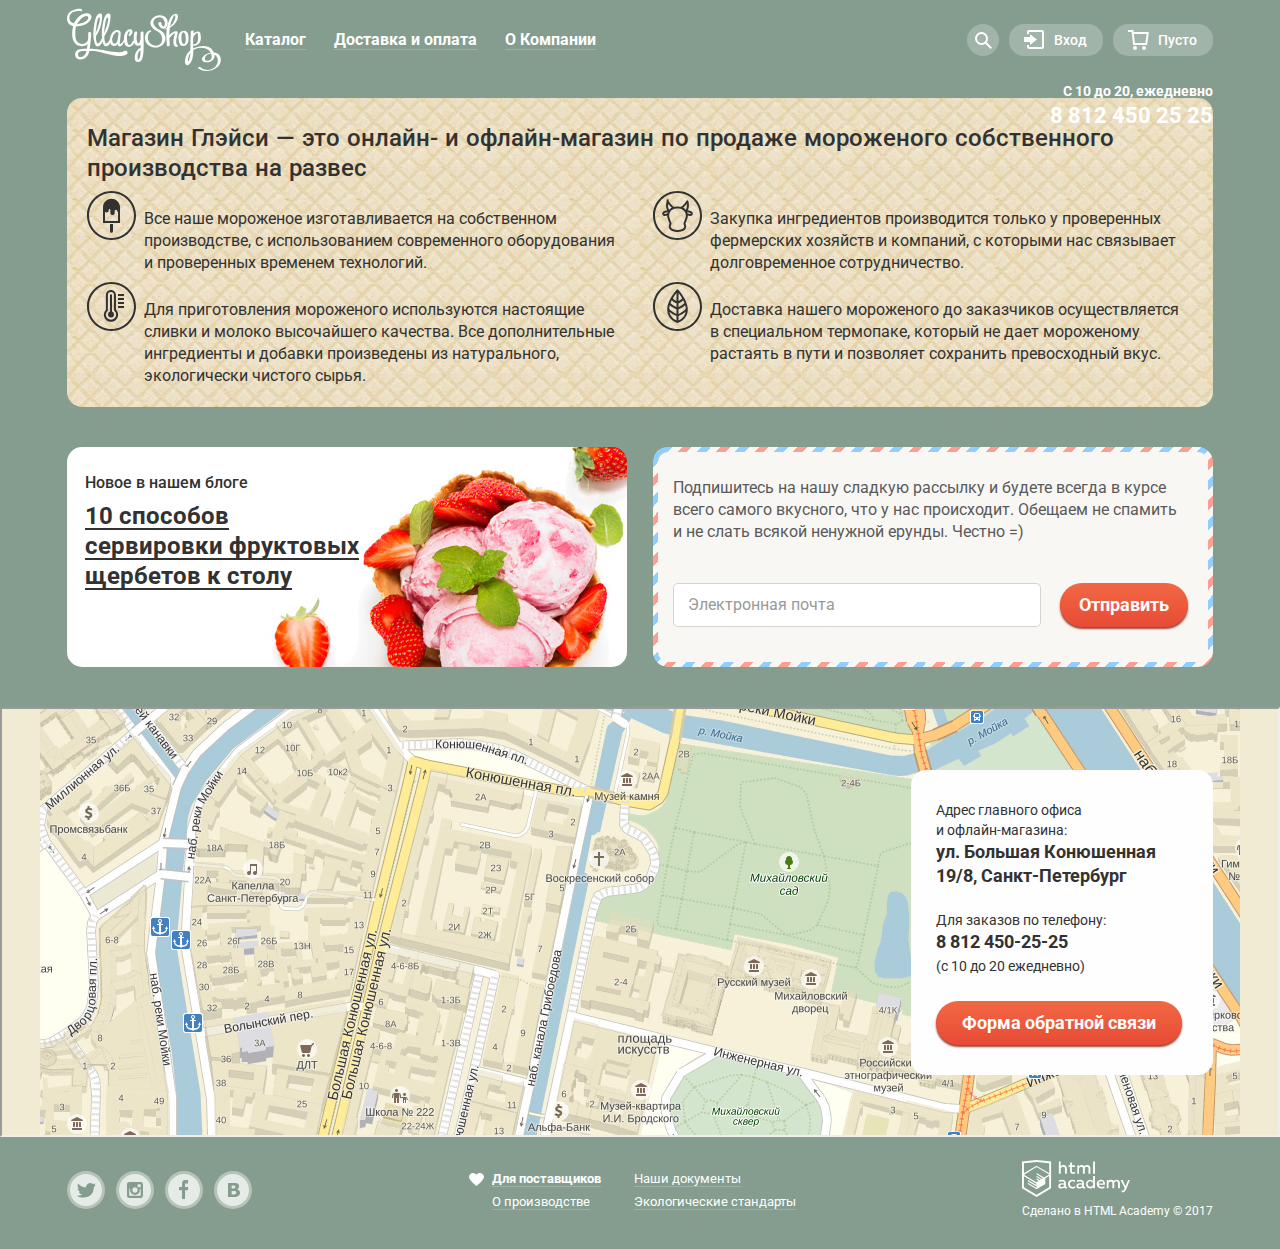
==== index.html @ b95156a4 "Подrлючение JS" ====
<!DOCTYPE html>
<html lang="ru">
  <head>
    <meta charset="utf-8">
    <title>HTML Academy: Глейси</title>
    <link href="https://fonts.googleapis.com/css?family=Roboto:400,500,700" rel="stylesheet">
    <link href="css/normalize.css" rel="stylesheet">
    <link href="css/style.css" rel="stylesheet">
    <meta name="format-detection" content="telephone=no">
  </head>
  <body>
    <div class="page-wrapper">
      <header class="main-header">
        <nav class="main-navigation">
          <a class="main-header-logo">
            <img src="img/logo.svg" width="154" height="64" alt="Логотип Gllacy Shop">
          </a>
          <ul class="site-navigation">
            <li class="menu-item" tabindex="0">
              <a>Каталог</a>
              <ul class="submenu">
                <li class="submenu-item submenu-item-new">
                  <a href="#">Новинки</a>
                </li>
                <li class="submenu-item">
                  <a href="catalog.html">Сливочное</a>
                </li>
                <li class="submenu-item">
                  <a href="#">Щербеты</a>
                </li>
                <li class="submenu-item">
                  <a href="#">Фруктовый лед</a>
                </li>
                <li class="submenu-item">
                  <a href="#">Мелорин</a>
                </li>
              </ul>
            </li>
            <li class="menu-item"><a href="#">Доставка и оплата</a></li>
            <li class="menu-item"><a href="#">О Компании</a></li>
          </ul>
          <ul class="user-navigation">
            <li class="search" tabindex="0">
              <a><span class="visually-hidden">Поиск</span>
              <svg xmlns="http://www.w3.org/2000/svg" xmlns:xlink="http://www.w3.org/1999/xlink" width="17" height="17" viewBox="0 0 17 17"><path d="M16.958 15.527L11.75 10.32A6.455 6.455 0 0 0 13 6.5 6.5 6.5 0 1 0 6.5 13a6.465 6.465 0 0 0 3.839-1.263l5.205 5.204 1.414-1.414zM6.5 11C4.019 11 2 8.981 2 6.5S4.019 2 6.5 2 11 4.019 11 6.5 8.981 11 6.5 11z"/></svg>
            </a>
            <div class="popup popup-search">
              <form class="search-form" action="https://echo.htmlacademy.ru" method="get">
                <label class="visually-hidden" for="search">Поиск</label>
                <input type="search" name="search" id="search" placeholder="Что ищем?">
              </form>
            </div>
            </li>
            <li class="login" tabindex="0">
              <a><svg xmlns="http://www.w3.org/2000/svg" xmlns:xlink="http://www.w3.org/1999/xlink" width="21" height="19" viewBox="0 0 21 19"><g><path d="M6 14.875L12.917 9.5 6 4.125v2.917H-.042v4.917H6z"/><path d="M18 0H5C3.9 0 3 .9 3 2v2h2V2h13v15H5v-2H3v2c0 1.1.9 2 2 2h13c1.1 0 2-.9 2-2V2c0-1.1-.9-2-2-2z"/></g></svg>Вход</a>
              <div class="popup popup-login">
                <h2 class="visually-hidden">Личный кабинет</h2>
                <form class="login-form" action="https://echo.htmlacademy.ru" method="post">
                  <p class="login-field" >
                    <label class="visually-hidden" for="user-email">Электронная почта</label>
                    <input id="user-email" type="email" name="user-email" placeholder="Электронная почта">
                  </p>
                  <p class="login-field" >
                    <label class="visually-hidden" for="user-password">Пароль</label>
                    <input id="user-password" type="password" name="password" placeholder="Пароль">
                  </p>
                  <button class="button login-button" type="submit" name="login-button">
                  Войти
                  </button>
                  <div class="login-links">
                    <a href="#">Забыли пароль?</a>
                    <a href="#">Новая регистрация</a>
                  </div>
                </form>
              </div>
            </li>
            <li class="basket basket-empty">
              <a href="#">
                <svg xmlns="http://www.w3.org/2000/svg" width="21" height="20" viewBox="0 0 21 20"><g><path d="M5.657 2.031L5.422 0H0v2h3.64l1.5 13h13.988l1.699-12.969H5.657zM17.372 13H6.922L5.888 4.031h12.66L17.372 13z"/><circle cx="6.984" cy="18" r="2"/><circle cx="15.984" cy="18" r="2"/></g></svg>
              Пусто</a>
            </li>
          </ul>
          
        </nav>
        <p class="contacts">
          С 10 до 20, ежедневно
          <a href="tel:+7-812-450-25-25">8 812 450 25 25</a>
        </p>
      </header>
      <main>
        <h1 class="visually-hidden">Магазин мороженого "Gllacy Shop"</h1>
        <section class="features">
          <h2 class="features-title">Магазин Глэйси — это онлайн- и офлайн-магазин по продаже мороженого собственного производства на развес</h2>
          <ul class="features-list">
            <li class="feature-item">
              Все наше мороженое изготавливается на собственном производстве, с использованием современного оборудования и проверенных временем технологий.
            </li>
            <li class="feature-item">
              Закупка ингредиентов  производится только у проверенных фермерских хозяйств и компаний, с которыми нас связывает долговременное сотрудничество.
            </li>
            <li class="feature-item">
              Для приготовления мороженого используются настоящие сливки и молоко высочайшего качества. Все дополнительные ингредиенты и добавки произведены из натурального, экологически чистого сырья.
            </li>
            <li class="feature-item">
              Доставка нашего мороженого до заказчиков осуществляется в специальном термопаке, который не дает мороженому растаять в пути и позволяет сохранить превосходный вкус.
            </li>
          </ul>
        </section>
        <div class="column-wrapper">
          
          <article class="news">
            <h2 class="news-title">Новое в нашем блоге</h2>
            <div class="news-link">
              <a href="#">10 способов сервировки фруктовых щербетов к столу</a>
            </div>
          </article>
          
          <section class="subscription">
            <h2 class="visually-hidden">Подписка</h2>
            <p class="subscription-description">Подпишитесь на нашу сладкую рассылку и будете всегда в курсе всего самого вкусного, что у нас происходит. Обещаем не спамить и не слать всякой ненужной ерунды. Честно =)
            </p>
            <form class="subscription-form" action="https://echo.htmlacademy.ru" method="post">
              <div class="form-flex">
                <label class="visually-hidden" for="subscription-email">Электронная почта</label>
                <input class="subscription-form-email" id="subscription-email" type="email" name="subscription-email" placeholder="Электронная почта">
                <button class="button subscription-button" type="submit" name="subscription-button">Отправить</button>
              </div>
            </form>
          </section>
        </div>
      </main>
    </div>
    <div class="map">
     <iframe src="https://yandex.ru/map-widget/v1/-/CBFpfSGXCD" width="100%" height="430" frameborder="1" allowfullscreen="true"></iframe>
      <img src="img/map.jpg" width="1200" height="430" alt="Санкт-Петербург, ул. Большая Конюшенная, 19/8">
    </div>
    <div class="page-wrapper">
      <footer class="main-footer">
        <div class="map-contacts">
          <p class="contacts-address">
            Адрес&nbsp;главного&nbsp;офиса
            и&nbsp;офлайн&#8209;магазина:
            <span class="contacts-details">
              ул.&nbsp;Большая&nbsp;Конюшенная
              19/8,&nbsp;Санкт-Петербург
            </span>
          </p>
          <p class="contacts-phone">
            Для заказов&nbsp;по&nbsp;телефону:
            <span class="contacts-details">
              <a href="tel:+7-812-450-25-25">8&nbsp;812&nbsp;450-25-25</a>
            </span>
            (с&nbsp;10&nbsp;до&nbsp;20&nbsp;ежедневно)
          </p>
          <button class="button feedback-call-button" type="submit" name="feedback-call-button">Форма обратной связи</button>
        </div>
        <div class="main-footer-social">
          <ul class="social-list">
            <li><a class="social-link social-link-tw" href="#"><span class="visually-hidden">Твиттер</span></a></li>
            <li><a class="social-link social-link-inst" href="#"><span class="visually-hidden">Инстаграм</span></a></li>
            <li><a class="social-link social-link-fb" href="#"><span class="visually-hidden">Фейсбук</span></a></li>
            <li><a class="social-link social-link-vk" href="#"><span class="visually-hidden">Вконтакте</span></a></li>
          </ul>
        </div>
        <div class="additional-navigation">
          <ul class="additional-navigation-list">
            <li class="provider">
              <a href="#">
                <svg xmlns="http://www.w3.org/2000/svg" width="15" height="13" viewBox="0 0 15 13"><path d="M10.799 0c-1.35 0-2.551.65-3.3 1.661A4.097 4.097 0 0 0 4.199 0C1.875 0 0 1.806 0 4.044 0 7.223 7.499 13 7.499 13s7.499-5.777 7.499-8.956C14.998 1.806 13.123 0 10.799 0z"/></svg>Для поставщиков</a>
              </li>
              <li><a href="#">Наши документы</a></li>
              <li><a href="#">О производстве</a></li>
              <li><a href="#">Экологические стандарты</a></li>
            </ul>
          </div>
          <p class="footer-copyright">
            <a class="htmlacademy-logo" href="https://htmlacademy.ru/intensive/htmlcss">
              <img src="img/htmlacademy-logo.svg" width="108" height="39" alt="Логотип HTML Academy">
            </a>
            Сделано в
            <a class="copyright-link" href="https://htmlacademy.ru/intensive/htmlcss">HTML Academy</a>
            &#169; 2017
          </p>
        </footer>
      </div>
      
      <section class="modal modal-feedback">
        <h2 class="modal-title">Мы обязательно вам ответим!</h2>
        <form class="feedback-form" action="#" method="post">
          <p>
            <label class="visually-hidden" for="user-name">Имя</label>
            <input class="feedback-field" id="user-name" type="text" name="name" placeholder="Как вас зовут?">
          </p>
          <p>
            <label class="visually-hidden" for="feedback-email">Электронная почта</label>
            <input class="feedback-field" id="feedback-email" type="email" name="feedback-email" placeholder="Ваша почта для ответа?">
          </p>
          <p>
            <label class="visually-hidden" for="feedback-comment">Комментарий</label>
            <textarea class="feedback-form-comment" name="feedback-comment" id="feedback-comment" placeholder="Напишите что-нибудь..."></textarea>
          </p>
          <button class="button feedback-button" type="submit" name="feedback-button">
          Отправить
          </button>
        </form>
        <button class="modal-close" type="button">
        Закрыть
        </button>
      </section>
      <div class="overlay"></div>
      <script src="js/script.js"></script>
    </body>
  </html>
---- css/style.css ----
html {
  box-sizing: border-box;
}

*,
*::before,
*::after {
  box-sizing: inherit;
}

body {
	margin: 0;

	font-family: "Roboto", Arial, sans-serif;
	font-size: 16px;
	line-height: 22px;
	font-weight: 400;
	color: #ffffff;

	background-color: #849d8f;
}

a {
	text-decoration: none;
}

img {
  max-width: 100%;
  height: auto;
}

.visually-hidden {
  position: absolute;
  width: 1px;
  height: 1px;
  margin: -1px;
  border: 0;
  padding: 0;
  white-space: nowrap;
  clip-path: inset(100%);
  clip: rect(0 0 0 0);
  overflow: hidden;
}

.button {
  display: inline-block;
  vertical-align: middle;
  
  font-size: 18px;
  line-height: 24px;
  font-weight: 700;
  text-align: center;
  color: #fefefe;
  
  background-image: linear-gradient(180deg, #f26843 0%, #e74b36 100%);
  border-radius: 22px;
  border: none;
  box-shadow: 0px 2px 2px 0px #9e4334;
}

.button:hover,
.button:focus{
  background-image: linear-gradient(180deg, #f58669 0%, #ec6f5e 100%);
  box-shadow: 0px 2px 2px 0px #ac1000;
  outline: none;
}

.button:active {
  background-image: linear-gradient(180deg, #d74632 0%, #e1613e 100%);
  box-shadow: inset 0px 2px 2px 0px #952718;
}

.page-wrapper {
  width: 1200px;
  margin: 0 auto;
  padding: 0 27px;
}

.main-header {
  position: relative;
}

.main-navigation {
  display: flex;
  position: relative;
  margin-top: 8px;
  /*Временно*/
  margin-bottom: 20px;
}

.main-heder-logo {
  width: 154;
  height: 64;
}

.site-navigation {
  display: flex;
  flex-wrap: wrap;
  width: 380px;
  margin-left: 10px;
}

.site-navigation,
.submenu {
	list-style: none;
  padding: 0;
  z-index: 4;
}

.menu-item > a {
  display: block;
  margin: 7px 14px;
  vertical-align: middle;

  color: #ffffff;
  line-height: 18px;
  font-weight: 700;
  border-bottom: 1px solid rgba(255, 255, 255, 0.2);
}

.menu-item > a:hover,
.menu-item > a:focus {
  color: #323232;
  margin: 0;
  padding: 7px 14px;
  background-color: #f7f6f3;
  border-radius: 15px;
  outline: none;
}

.menu-item > a[href]:active{
  color: #323232;
  margin: 0;
  padding: 7px 14px;
  background-color: #f7f6f3;
  border-radius: 15px;
  box-shadow: inset 0px 2px 1px 0px rgba(105, 105, 105, 0.4);
}

.menu-item .site-navigation-current {  
  margin: 0;
  padding: 7px 14px;
  color: #ffffff;
  border-radius: 15px;
  background-color: #d07058;
}

.menu-item {
  position: relative;
}

.menu-item:hover .submenu,
.menu-item:focus .submenu,  
.submenu:hover {
  display: block;
  outline: none;    
}

.submenu {
  display: none;
  position: absolute;
  top: 38px;
  left: -7px;
  border-radius: 5px;
  background-color: #f8f7f4;
  box-shadow: 0px 20px 20px 0px rgba(0, 0, 0, 0.4);
  overflow: hidden;
}

.submenu-item a {
  display: block;
  margin: 0;
  padding: 8px 20px;
  white-space: nowrap;
  font-size: 14px;
  line-height: 16px;
  font-weight: 400;
  color: #323232;
}

.submenu-item a:last-child {
  padding-bottom: 11px;
}


.submenu-item-new a {
  padding-top: 10px;
  padding-bottom: 13px;
  font-weight: 700;
  
}

.submenu::after {
  content: "";
  position: absolute;
  top: 36px;
  left: 6px;
  width: 128px;
  height: 1px;
  background-color: #d1d0ce;
}

.submenu-item-current a {
  pointer-events: none;
  color: #ffffff;
  background-color: #d07058;
}


.submenu-item a:hover,
.submenu-item a:focus {
  background-color: #fbded7;
  outline: none;
}

.submenu-item a:active {
  background-color: #f6b5a5;
}

.user-navigation {
  display: flex;
  justify-content: middle;
  flex-wrap: wrap;
  list-style: none;
  margin-left: auto;
  padding: 0; 
}

.search > a,
.login > a,
.basket > a {
  display: flex;
  padding: 8px 16px 8px 45px;
  margin-left:10px;
  font-size: 14px;
  line-height: 16px;
  font-weight: 500;
  color: #ffffff;
  background-color: #a1b4a9;
  border-radius: 15px;
}

.user-navigation a:hover,
.user-navigation a:focus {
  color: #323232;
  background-color: #f8f7f4;
  outline: none;
}

.search,
.search a,
.login,
.login a,
.basket a {
  position: relative;
}

.search a {
  align-items: center;
  justify-content: center;
  padding: 0px;
  width: 32px;
  height: 32px;
  border-radius: 50%;
}

.search svg {
  fill: #ffffff;
}

.login svg,
.basket-empty svg {
  position: absolute;
  top: 6px;
  left: 15px;
  fill: #ffffff;
}

.search a:hover svg,
.search a:focus svg,
.login a:hover svg,
.login a:focus svg,
.basket-empty a:hover svg,
.basket-empty a:focus svg {
  fill: #000000;
}

.basket-notempty a {
  color: #323232;
  background-color: #f8f7f4;
}

.basket-notempty svg {
  position: absolute;
  top: 6px;
  left: 15px;
}

.popup {
  display: none;
  z-index: 4;
}

.popup-search,
.popup-login,
.popup-basket {
  position: absolute;
  top: 36px;
  right: 0px;
  background-color: #f8f7f4;
  border-radius: 5px;
  box-shadow: 0px 20px 20px 0px rgba(0, 0, 0, 0.4);
}

.popup-basket {
  top: 52px;
}


.search-form input{
  margin: 20px 15px;
  width: 310px;
  padding: 10px 14px;
  font-size: 14px;
  line-height: 24px;
  color: #323232;
  font-weight: 700;
  border: 0;
  border-radius: 5px;
  box-shadow: inset 0 0 0 1px #d3d3d2;
}

.popup input::-webkit-input-placeholder {
  color: #999999;
  font-weight: 400;
}
.popup input:-ms-input-placeholder {
  color: #999999;
  font-weight: 400;
}
.popup input::-ms-input-placeholder {
  color: #999999;
  font-weight: 400;
}

.popup input::placeholder {
  color: #999999;
  font-weight: 400;
}

.popup input:hover {
  font-weight: 400;
  box-shadow: inset 0 0 0 2px #c7c6c5;
}

.popup input:focus {
  font-weight: 400;
  box-shadow: inset 0 0 0 2px #8fbdec;
  outline: none;
}


.login-form {
  display: flex;
  flex-wrap: wrap;
  justify-content: space-between;
  width: 277px;
  padding: 20px;
}

.login-field {
  margin: 0;
}

.login-field input {
  margin-bottom: 15px;
  width: 240px;
  padding: 10px 14px;
  font-size: 14px;
  line-height: 24px;
  color: #323232;
  font-weight: 700;
  border: 0;
  border-radius: 5px;
  box-shadow: inset 0 0 0 1px #d3d3d2;

}

.login-form button {
  padding: 10px 25px;
  height: 45px;
}

.login-links {
  display: flex;
  flex-direction: column;
  width: 120px;
}

.login-links a {
  font-size: 13px;
  line-height: 24px;
  color: #323232;
  -webkit-text-decoration: underline #adacaa;
  text-decoration: underline #adacaa;  
}

.login-links a:hover,
.login-links a:focus {
  color: #e84d37;
  -webkit-text-decoration: underline rgba(232, 77, 55, 0.3);
  text-decoration: underline rgba(232, 77, 55, 0.3);
  outline: none;
}

.search:hover .popup-search,
.popup-search:hover,
.search:focus .popup-search {
  display: block;
}

.login:hover .popup-login,
.popup-login:hover,
.login:focus .popup-login {
  display: block;
}

.basket:hover .popup-basket,
.popup-basket:hover,
.basket:focus .popup-basket {
  display: block;
}

.popup-basket {
  padding: 2px 15px;
}

.basket-table {
  padding: 10px 0px;
  margin-bottom: 13px;
  font-size: 13px;
  line-height: 16px;
  color: #323232;
  border-bottom: 1px solid #cacac7;
}

.basket-table tr {
  text-align: center;
  vertical-align: middle;
}
.basket-table td {
  padding: 7px 0px;
}

 .column-1 {
  position: relative;
  width: 12px;
}

 .column-2 {
  width: 57px;
}

 .column-3 {
  width: 220px;
  text-align: left;
}

 .column-4 {
  width: 145px;
}

.row-2 .column-3 {
  vertical-align: bottom;
}

 .column-5 {
  width: 65px;
  text-align: left;
}

.button-delete {
  position: relative;
  width: 12px;
  height: 12px;
  font-size: 0;
  background-color: transparent;
  border: 0;
  cursor: pointer;
}

.button-delete::before,
.button-delete::after {
  content: "";
  position: absolute;
  top: 0px;
  left: 3px;
  width: 15px;
  height: 1px;
  background-color: #000000;
}

.button-delete::before {
  transform: rotate(45deg);
}

.button-delete::after {
  transform: rotate(-45deg);
}

.basket-price {
  color: #999999;
}

.total-price {
  margin: 0;
  margin-bottom: 14px;
  font-size: 15px;
  line-height: 18px;
  font-weight: 700;
  color: #323232;
  text-align: right;
}

.order-button {
  float: right;
  padding: 10px 15px;
  margin-bottom: 20px;
} 

.contacts {
  position: absolute;
  top: 75px;
  right: 0px;
  margin: 0;
  width: 165px;
  font-size: 14px;
  line-height: 16px;
  font-weight: 700;
  text-align: right;
  color: #ffffff;
}

.contacts a {
  font-size: 22px;
  line-height: 34px;
  color: #ffffff;
}

.features {
  margin-bottom: 40px;
  padding: 25px 30px 20px 20px;

  color: #323232;
  background-color: #ede1c5;
  background-image: url("../img/wafel.jpg");
  background-repeat: repeat; 
  border-radius: 15px;
}

.features-list {
  display: flex;
  justify-content: space-between;
  flex-wrap: wrap;
  list-style: none;
  margin: 0;
  padding: 0;
}

.features-title {
  margin: 0;
  font-size: 24px;
  line-height: 30px;
  font-weight: 500;
  word-spacing: 1px;
}

.feature-item {
  position: relative;
  padding-top: 25px;
  padding-left: 57px;
}

.feature-item:nth-child(odd) {
  width: 535px;
}

.feature-item:nth-child(even) {
  width: 530px;
}

.feature-item:nth-child(1) {
  background: url(../img/icecream-icon.svg) no-repeat 0px 8px;
}

.feature-item:nth-child(2) {
  background: url(../img/cow.svg) no-repeat 0px 8px;
}

.feature-item:nth-child(3) {
  background: url(../img/thermometer.svg) no-repeat 0px 8px;
}

.feature-item:nth-child(4) {
  background: url(../img/leaf.svg) no-repeat 0px 8px;
}

.column-wrapper {
  display: flex;
  justify-content: space-between;
  padding-bottom: 20px;
}

.news {
  width: 560px;
  margin-bottom: 20px;
  padding-top: 25px;
  padding-left: 18px;
  min-height: 220px;
  color: #323232;
  background-color: #ffffff;
  background-image: url("../img/strawberry-big.jpg");
  background-repeat: no-repeat;
  background-size: cover;
  border-radius: 15px;
  }

.news-title {
  margin: 0;
  margin-bottom: 7px;
  font-size: 16px;
  line-height: 22px;
  font-weight: 500;
  color: #323232;
}

.news-link {
  display: block;
  position: relative;
  width: 285px;
}

.news-link a {
  font-size: 24px;
  line-height: 30px;
  font-weight: 700;
  color: #323232;
  background-image: linear-gradient(#323232, #323232);
  background-size: 100% 2px;
  background-position: left 26px;
  background-repeat: repeat-x;
}

.subscription {
  position: relative;
  width: 560px;
  margin-bottom: 20px;
  padding: 30px 25px 16px 20px;
  background-color:  #f8f7f4;
  background-image: repeating-linear-gradient(134deg, #f8f7f4 0px, #f8f7f4 7px, #92cdff 7px, #92cdff 14px, #f8f7f4 14px, #f8f7f4 21px, #fe9e90 21px, #fe9e90 27.7px);
  border-radius: 15px;
  z-index: 0;
}

.subscription::before {
  content: "";
  position: absolute;
  top: 5px;
  left: 5px;
  width: calc(100% - 10px);
  height: calc(100% - 10px);
  background-color: #f8f7f4;
  border-radius: 10px;
  z-index: -1;
}


.subscription p {
  margin: 0px;
  margin-bottom: 40px;
  z-index: 1;
  color: #5a5a5a;
}



.form-flex {
  display: flex;
  flex-wrap: wrap;
  justify-content: space-between;
  margin-bottom: 20px;
}

.subscription-form-email {
  padding:  10px 15px;
  width: 368px;
  line-height: 24px;
  color: #323232;
  font-weight: 700;
  background-color: #ffffff;
  border: 0;
  border-radius: 5px;
  box-shadow: inset 0 0 0 1px #d3d3d2;
}

.subscription-form-email::-webkit-input-placeholder {
  font-weight: 400;
  color: #999999;  
}
.subscription-form-email:-ms-input-placeholder {
  font-weight: 400;
  color: #999999;  
}
.subscription-form-email::-ms-input-placeholder {
  font-weight: 400;
  color: #999999;  
}

.subscription-form-email::placeholder {
  font-weight: 400;
  color: #999999;  
}

.subscription-form-email:hover {
  font-weight: 400;
  color: #c7c6c5;
  box-shadow: inset 0 0 0 2px #c7c6c5;
}

.subscription-form-email:focus {
  font-weight: 400;
  color: #c7c6c5;
  box-shadow: inset 0 0 0 2px #8fbdec;
  outline: none;
}

.subscription-button {
  padding: 10px 19px;
  font-size: 18px;
  line-height: 24px;
}

.breadcrumbs {
  display: flex;
  justify-content: flex-start;
  flex-wrap: wrap;
  list-style: none;
  margin: 0;
  padding: 0;
  margin-bottom: 13px;
  font-size: 14px;
  line-height: 16px;
  color: #ffffff;
}

.breadcrumbs li {
  position: relative;
  margin-right: 22px;
}

.breadcrumbs li:last-child {
  margin-right: 0;
}

.breadcrumbs li::after {
  content: "»";
  position: absolute;
  top: 0px;
  right: -15px;
}

.breadcrumbs-current::after {
  display: none;
}

.breadcrumbs a {
  color: #ffffff;
  border-bottom: 1px solid rgba(255, 255, 255, 0.2);
}

.breadcrumbs a:hover,
.breadcrumbs a:focus {
  color: #ffbc9e;
  border-bottom: 1px solid rgba(255, 188, 158, 0.3);
  outline: none;
}

.page-title {
  margin: 0;
  margin-bottom: 35px;
  letter-spacing: 2px;
 }

.catalog-list {
  display: flex;
  flex-wrap: wrap;
  list-style: none;
  margin: 0;
  margin-bottom: 80px;
  padding: 0;
}

.catalog-item {
  display: flex;
  flex-direction: column;
  position: relative;
  width: 267px;
  color: #ffffff;
}

.catalog-item-title {
  text-align: center;
  margin: 0px;
  margin-top: 20px;
  margin-bottom: 43px;
  order: 1;
  z-index: 2;
}

.catalog-item:not(:nth-child(4n)) {
  margin-right: 26px;
}

.catalog-item .button {
  display: none;
  position: absolute;
  top: 335px;
  left: 32px;
  padding: 10px 15px;
  z-index: 2;
}

.catalog-item-title a {
  font-size: 16px;
  line-height: 22px;
  font-weight: 500;
  color: #ffffff;

  border-bottom: 1px solid rgba(255, 255, 255, 0.2);
}

.catalog-item-image {
  margin: 0px;
  z-index: 2;
}

.catalog-item-image img {
  border-radius: 50%;
}

.catalog-item-price {
  margin: 0px;
  margin-top: -64px;
  z-index: 2;
  font-size: 45px;
  line-height: 45px;
  font-weight: 700;

}

.catalog-item-price span {
   font-size: 30px;
}

.catalog-item:hover,
.catalog-item:focus {
  z-index: 3;
}

.catalog-item .button:hover,
.catalog-item .button:focus {
  color: #ffffff;
}

.catalog-item a:hover,
.catalog-item a:focus {
  color: #ffbc9e;
  border-bottom: 1px solid rgba(255, 188, 158, 0.3);
  outline: none;
}

.catalog-item::before {
  display: none;
  content: "";
  position: absolute;
  top: -7px;
  left: -14px;
  z-index: 1;
  width: 293px;
  height: 405px;
  background-color: rgba(255, 255, 255, 0.2);
  border-radius: 5px;
  box-shadow: 0px 20px 20px 0px rgba(0, 0, 0, 0.4);
  
}

.catalog-item:hover::before {
  display: block;
}

.catalog-item:hover .button {
  display: inline-block;
}

.map {
  position: relative;
  width: 100%;
  height: 430px;
  text-align: center;
  background-color: #f2ebd3;
}

.map iframe {
  position: absolute;
  width: 100%;
  left: 0;

}

.main-footer {
  position: relative;
  display: flex;
  align-items: center;
  padding-top: 23px;
  padding-bottom: 29px;
}

.map-contacts {
  position: absolute;
  top: -367px;
  right: 0;
  padding: 30px 25px;
  width: 302px;
  font-size: 14px;
  line-height: 20px;
  color: #323232;
  background-color: #fefefe;
  border-radius: 15px;
}

.contacts-address {
  margin: 0;
  margin-bottom: 20px;
}

.contacts-phone {
  margin: 0;
  margin-bottom: 25px;
}

.contacts-details {
  display: block;
  margin: 0;
  padding-bottom: 2px;
  font-size: 18px;
  line-height: 24px;
  font-weight: 700;
}
.contacts-details a{
  color: #323232;
}

.feedback-call-button {
  padding: 10px 26px;
  text-align: center;
}

.social-list {
  display: flex;
  align-items: center;
  flex-wrap: wrap;
  list-style: none;
  margin: 0;
  padding: 0;
}

.social-list li:not(:last-child) {
  margin-right: 11px;
}

.social-link {
  display: flex;
  align-items: center;
  width: 38px;
  height: 38px;
  opacity: 0.8;
  border: 4px solid rgba(255, 255, 255, 0.5);
  border-radius: 50%;
}

.social-link-tw {
  background: url("../img/twitter.svg") no-repeat 50% 50%;
}

.social-link-inst {
  background: url("../img/instagram.svg") no-repeat 50% 50%;
}

.social-link-fb {
  background: url("../img/fb.svg") no-repeat 50% 50%;
}

.social-link-vk {
  background: url("../img/vk.svg") no-repeat 50% 50%;
}

.social-link:hover,
.social-link:focus {
  opacity: 1;
  outline: none;
}

.social-link:active {
  opacity: 0.8;
  border: 4px solid rgba(255, 255, 255, 0.8);
}


.additional-navigation {
  width: 337px;
  margin: 0 auto;
}

.additional-navigation-list {
  position: relative;
  display: flex;
  flex-wrap: wrap;
  padding: 0;
  margin: 0;
  list-style: none;
}

.additional-navigation-list li {
  padding-left: 23px;
}

.additional-navigation-list li:nth-child(odd) {
  width: 142px;
}

.additional-navigation a {
  white-space: nowrap;
  font-size: 13px;
  line-height: 22px;
  color: #ffffff;
  border-bottom: 1px solid rgba(255, 255, 255, 0.2);
}

.provider svg {
  position: absolute;
  top: 6px;
  left: 0px;
  fill: #ffffff;
}

.additional-navigation a:hover,
.additional-navigation a:focus {
  color: #ffbc9e;
  border-bottom: 1px solid rgba(255, 188, 158, 0.3); 
  outline: none;
}

.provider a:hover svg,
.provider a:focus svg {
  fill: #ffbc9e;
}

.provider a {
  font-weight: 700;
}

.footer-copyright {
  margin: 0;
  font-size: 12px;
  line-height: 18px;
  color: #ffffff;
}

.htmlacademy-logo {
  display: block;
}

.copyright-link {
  color: #ffffff;
}

.copyright-link:hover,
.copyright-link:focus {
  color: #ffbc9e;
  border-bottom: 1px solid rgba(255, 188, 158, 0.3);
  outline: none;
}

/*Всплывающая форма*/

.overlay {
  display: none;
  position: fixed;
  top: 0;
  left: 0;
  z-index: 7;
  width: 100%;
  height: 100%;
  background-color: rgba(0, 0, 0, 0.3);
}

.overlay-show {
  display: block;
}

@keyframes increase {
  0% {
    transform: scale(0);
  }
  100% {
    transform: scale(1);
  }
}

@keyframes decrease {
  0% {
    transform: scale(1);
   }
  50% {
    transform: scale(0.6);
  }
   100% {
    transform: scale(1);
   }
}

.modal {
  display: none;
  position: fixed;
  top: 50%;
  left: 50%;
  z-index: 8;
  color: #000000;
  background-color: #f8f7f4;
}

.modal-feedback {
  width: 480px;
  margin-top: -220px;
  margin-left: -240px;
  padding: 15px 25px;
  border-radius: 10px;
}

.modal-show {
  display: block;
  animation: increase 0.4s;
}

.modal-error {
  animation: decrease 0.7s;
}

.modal-close {
  position: absolute;
  top: 15px;
  right: 15px;
  width: 20px;
  height: 20px;
  font-size: 0;
  background: url("../img/cross-big.svg") no-repeat 50% 50%;
  border:0;
  cursor: pointer;

}

.modal-title {
  margin: 0;
  margin-bottom: 17px;
  font-size: 24px;
  line-height: 28px;
  font-weight: 500;
  color: #323232;
}

.feedback-form p {
  margin: 0;
  margin-bottom: 20px;
}

.feedback-form p:last-child {
  margin-bottom: 15px;
}

.feedback-field,
.feedback-form-comment {
  padding: 10px 15px;
  line-height: 24px;
  color: #323232;
  font-weight: 700;
  border: 0;
  border-radius: 5px;
  box-shadow: inset 0 0 0 1px #d3d3d2;
}

.feedback-field {
  width: 265px;
}

.feedback-form-comment {
  width: 100%;
  height: 155px;
}

.feedback-field::-webkit-input-placeholder,
.feedback-form-comment::-webkit-input-placeholder {
  font-weight: 400;
  color: #999999;  
}
.feedback-field:-ms-input-placeholder,
.feedback-form-comment:-ms-input-placeholder {
  font-weight: 400;
  color: #999999;  
}
.feedback-field::-ms-input-placeholder,
.feedback-form-comment::-ms-input-placeholder {
  font-weight: 400;
  color: #999999;  
}

.feedback-field::placeholder,
.feedback-form-comment::placeholder {
  font-weight: 400;
  color: #999999;  
}

.feedback-field:hover,
.feedback-form-comment:hover {
  font-weight: 400;
  box-shadow: inset 0 0 0 2px #c7c6c5;
}

.feedback-field:focus,
.feedback-form-comment:focus {
  font-weight: 400;
  box-shadow: inset 0 0 0 2px #8fbdec;
  outline: none;
}

.feedback-button {
  margin-bottom: 10px;
  padding: 10px 25px;
  float: right;
}
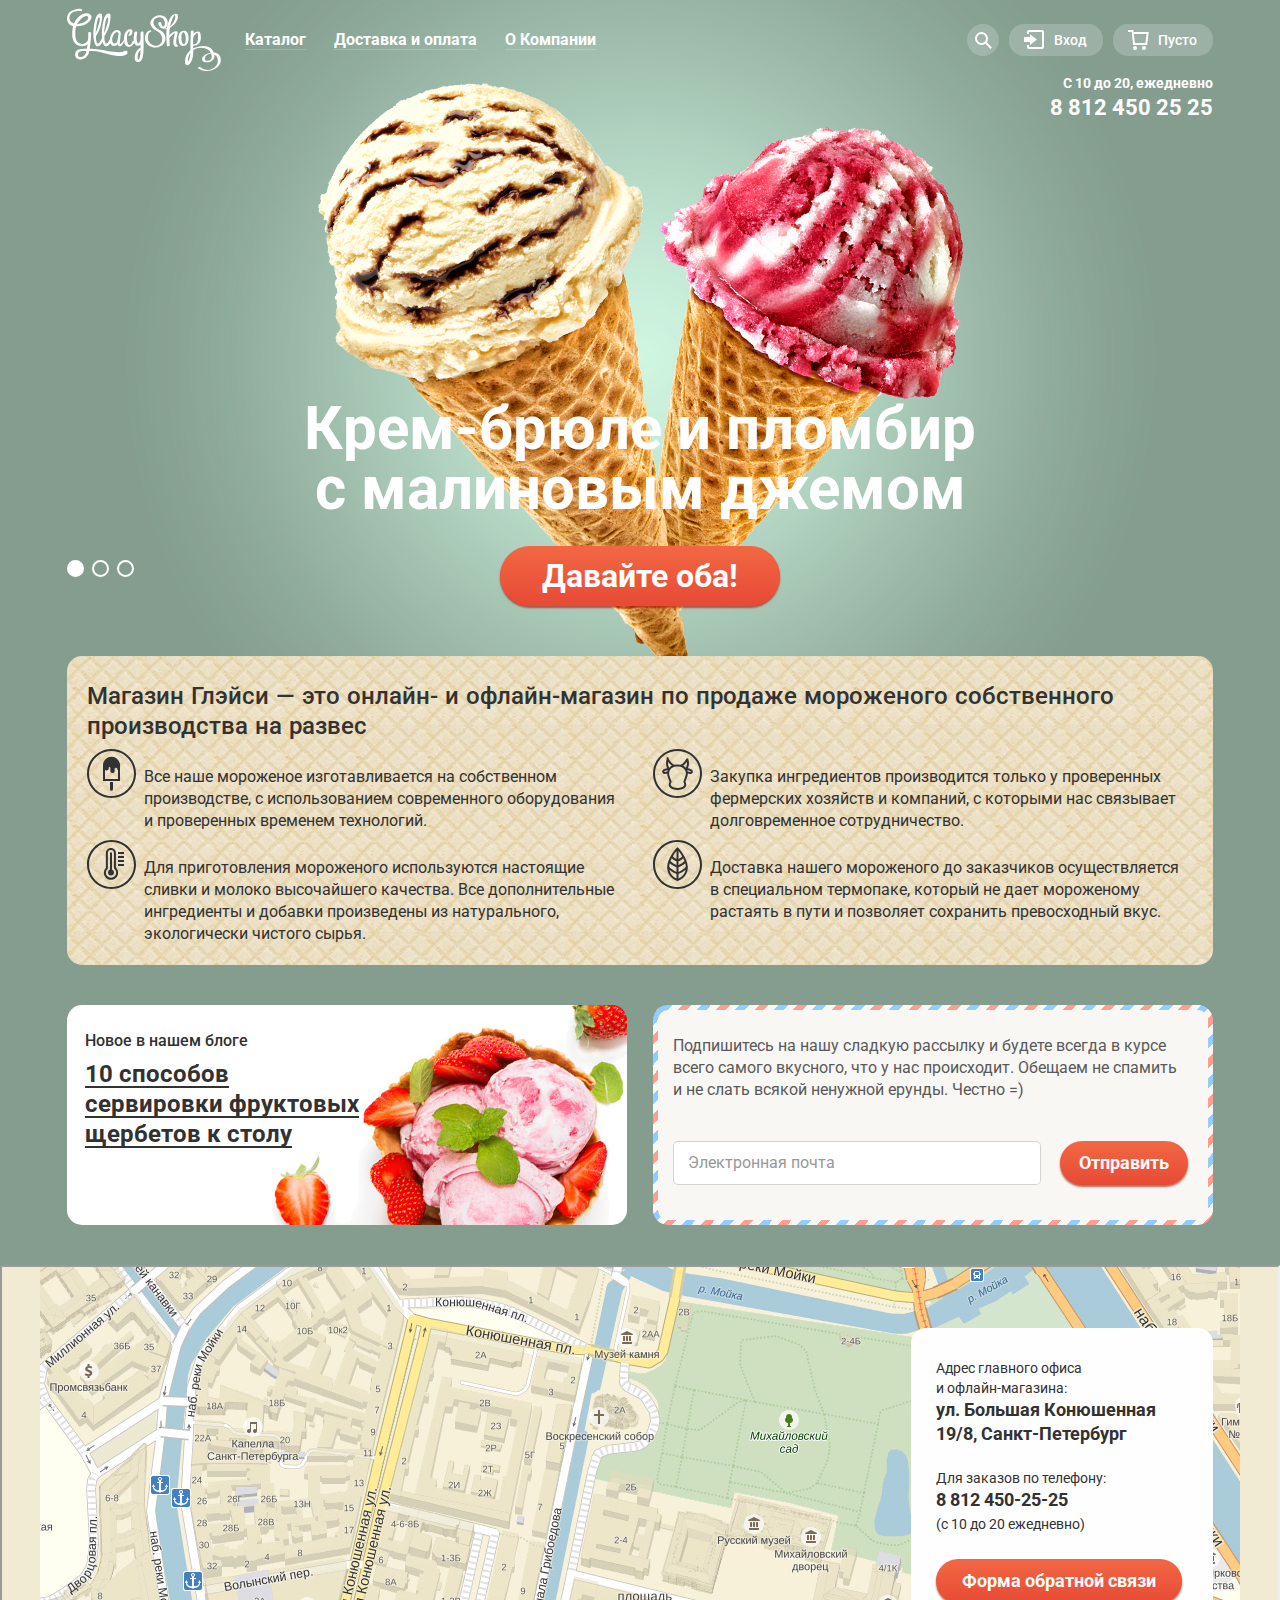
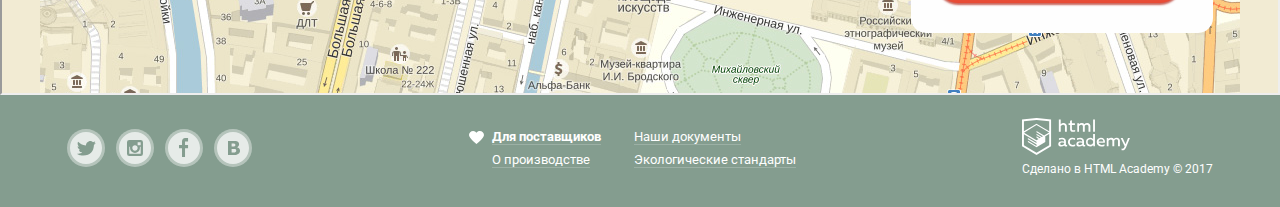
==== commit 0346afe7: "Оформление слайдера" ====
--- a/index.html
+++ b/index.html
@@ -9,205 +9,245 @@
     <meta name="format-detection" content="telephone=no">
   </head>
   <body>
-    <div class="page-wrapper">
-      <header class="main-header">
-        <nav class="main-navigation">
-          <a class="main-header-logo">
-            <img src="img/logo.svg" width="154" height="64" alt="Логотип Gllacy Shop">
-          </a>
-          <ul class="site-navigation">
-            <li class="menu-item" tabindex="0">
-              <a>Каталог</a>
-              <ul class="submenu">
-                <li class="submenu-item submenu-item-new">
-                  <a href="#">Новинки</a>
+    <input class="visually-hidden" type="radio" id="product-1" name="toggle" checked>
+    <input class="visually-hidden" type="radio" id="product-2" name="toggle">
+    <input class="visually-hidden" type="radio" id="product-3" name="toggle">
+    <div class="site-wrapper">
+      
+        <div class="page-wrapper">
+          <!-- <div class="container"> -->
+          <header class="main-header">
+            <nav class="main-navigation">
+              <a class="main-header-logo">
+                <img src="img/logo.svg" width="154" height="64" alt="Логотип Gllacy Shop">
+              </a>
+              <ul class="site-navigation">
+                <li class="menu-item" tabindex="0">
+                  <a>Каталог</a>
+                  <ul class="submenu">
+                    <li class="submenu-item submenu-item-new">
+                      <a href="#">Новинки</a>
+                    </li>
+                    <li class="submenu-item">
+                      <a href="catalog.html">Сливочное</a>
+                    </li>
+                    <li class="submenu-item">
+                      <a href="#">Щербеты</a>
+                    </li>
+                    <li class="submenu-item">
+                      <a href="#">Фруктовый лед</a>
+                    </li>
+                    <li class="submenu-item">
+                      <a href="#">Мелорин</a>
+                    </li>
+                  </ul>
                 </li>
-                <li class="submenu-item">
-                  <a href="catalog.html">Сливочное</a>
-                </li>
-                <li class="submenu-item">
-                  <a href="#">Щербеты</a>
-                </li>
-                <li class="submenu-item">
-                  <a href="#">Фруктовый лед</a>
-                </li>
-                <li class="submenu-item">
-                  <a href="#">Мелорин</a>
-                </li>
+                <li class="menu-item"><a href="#">Доставка и оплата</a></li>
+                <li class="menu-item"><a href="#">О Компании</a></li>
               </ul>
+              <ul class="user-navigation">
+                <li class="search" tabindex="0">
+                  <a><span class="visually-hidden">Поиск</span>
+                  <svg xmlns="http://www.w3.org/2000/svg" xmlns:xlink="http://www.w3.org/1999/xlink" width="17" height="17" viewBox="0 0 17 17"><path d="M16.958 15.527L11.75 10.32A6.455 6.455 0 0 0 13 6.5 6.5 6.5 0 1 0 6.5 13a6.465 6.465 0 0 0 3.839-1.263l5.205 5.204 1.414-1.414zM6.5 11C4.019 11 2 8.981 2 6.5S4.019 2 6.5 2 11 4.019 11 6.5 8.981 11 6.5 11z"/></svg>
+                </a>
+                <div class="popup popup-search">
+                  <form class="search-form" action="https://echo.htmlacademy.ru" method="get">
+                    <label class="visually-hidden" for="search">Поиск</label>
+                    <input type="search" name="search" id="search" placeholder="Что ищем?">
+                  </form>
+                </div>
+              </li>
+              <li class="login" tabindex="0">
+                <a><svg xmlns="http://www.w3.org/2000/svg" xmlns:xlink="http://www.w3.org/1999/xlink" width="21" height="19" viewBox="0 0 21 19"><g><path d="M6 14.875L12.917 9.5 6 4.125v2.917H-.042v4.917H6z"/><path d="M18 0H5C3.9 0 3 .9 3 2v2h2V2h13v15H5v-2H3v2c0 1.1.9 2 2 2h13c1.1 0 2-.9 2-2V2c0-1.1-.9-2-2-2z"/></g></svg>Вход</a>
+                <div class="popup popup-login">
+                  <h2 class="visually-hidden">Личный кабинет</h2>
+                  <form class="login-form" action="https://echo.htmlacademy.ru" method="post">
+                    <p class="login-field" >
+                      <label class="visually-hidden" for="user-email">Электронная почта</label>
+                      <input id="user-email" type="email" name="user-email" placeholder="Электронная почта">
+                    </p>
+                    <p class="login-field" >
+                      <label class="visually-hidden" for="user-password">Пароль</label>
+                      <input id="user-password" type="password" name="password" placeholder="Пароль">
+                    </p>
+                    <button class="button login-button" type="submit" name="login-button">
+                    Войти
+                    </button>
+                    <div class="login-links">
+                      <a href="#">Забыли пароль?</a>
+                      <a href="#">Новая регистрация</a>
+                    </div>
+                  </form>
+                </div>
+              </li>
+              <li class="basket basket-empty">
+                <a href="#">
+                  <svg xmlns="http://www.w3.org/2000/svg" width="21" height="20" viewBox="0 0 21 20"><g><path d="M5.657 2.031L5.422 0H0v2h3.64l1.5 13h13.988l1.699-12.969H5.657zM17.372 13H6.922L5.888 4.031h12.66L17.372 13z"/><circle cx="6.984" cy="18" r="2"/><circle cx="15.984" cy="18" r="2"/></g></svg>
+                Пусто</a>
+              </li>
+            </ul>
+            
+          </nav>
+          <p class="contacts">
+            С 10 до 20, ежедневно
+            <a href="tel:+7-812-450-25-25">8 812 450 25 25</a>
+          </p>
+        </header>
+        <section class="slider">
+
+          <div class="slider-controls">
+            <label for="product-1">Первый</label>
+            <label for="product-2">Второй</label>
+            <label for="product-3">Третий</label>
+          </div>
+          <ul class="slider-list">
+            <li class="slider-item slide" id="slide1">
+              <h3 class="slide-title">
+                Крем-брюле и пломбир с малиновым джемом
+              </h3>
+              <a class="button slide-button" href="#">Давайте оба!</a>
             </li>
-            <li class="menu-item"><a href="#">Доставка и оплата</a></li>
-            <li class="menu-item"><a href="#">О Компании</a></li>
-          </ul>
-          <ul class="user-navigation">
-            <li class="search" tabindex="0">
-              <a><span class="visually-hidden">Поиск</span>
-              <svg xmlns="http://www.w3.org/2000/svg" xmlns:xlink="http://www.w3.org/1999/xlink" width="17" height="17" viewBox="0 0 17 17"><path d="M16.958 15.527L11.75 10.32A6.455 6.455 0 0 0 13 6.5 6.5 6.5 0 1 0 6.5 13a6.465 6.465 0 0 0 3.839-1.263l5.205 5.204 1.414-1.414zM6.5 11C4.019 11 2 8.981 2 6.5S4.019 2 6.5 2 11 4.019 11 6.5 8.981 11 6.5 11z"/></svg>
-            </a>
-            <div class="popup popup-search">
-              <form class="search-form" action="https://echo.htmlacademy.ru" method="get">
-                <label class="visually-hidden" for="search">Поиск</label>
-                <input type="search" name="search" id="search" placeholder="Что ищем?">
-              </form>
-            </div>
+            <li class="slider-item slide" id="slide2">
+              <h3 class="slide-title">
+                Шоколадный пломбир и лимонный сорбет
+              </h3>
+              <a class="button slide-button" href="#">Давайте оба!</a>
             </li>
-            <li class="login" tabindex="0">
-              <a><svg xmlns="http://www.w3.org/2000/svg" xmlns:xlink="http://www.w3.org/1999/xlink" width="21" height="19" viewBox="0 0 21 19"><g><path d="M6 14.875L12.917 9.5 6 4.125v2.917H-.042v4.917H6z"/><path d="M18 0H5C3.9 0 3 .9 3 2v2h2V2h13v15H5v-2H3v2c0 1.1.9 2 2 2h13c1.1 0 2-.9 2-2V2c0-1.1-.9-2-2-2z"/></g></svg>Вход</a>
-              <div class="popup popup-login">
-                <h2 class="visually-hidden">Личный кабинет</h2>
-                <form class="login-form" action="https://echo.htmlacademy.ru" method="post">
-                  <p class="login-field" >
-                    <label class="visually-hidden" for="user-email">Электронная почта</label>
-                    <input id="user-email" type="email" name="user-email" placeholder="Электронная почта">
-                  </p>
-                  <p class="login-field" >
-                    <label class="visually-hidden" for="user-password">Пароль</label>
-                    <input id="user-password" type="password" name="password" placeholder="Пароль">
-                  </p>
-                  <button class="button login-button" type="submit" name="login-button">
-                  Войти
-                  </button>
-                  <div class="login-links">
-                    <a href="#">Забыли пароль?</a>
-                    <a href="#">Новая регистрация</a>
-                  </div>
-                </form>
-              </div>
-            </li>
-            <li class="basket basket-empty">
-              <a href="#">
-                <svg xmlns="http://www.w3.org/2000/svg" width="21" height="20" viewBox="0 0 21 20"><g><path d="M5.657 2.031L5.422 0H0v2h3.64l1.5 13h13.988l1.699-12.969H5.657zM17.372 13H6.922L5.888 4.031h12.66L17.372 13z"/><circle cx="6.984" cy="18" r="2"/><circle cx="15.984" cy="18" r="2"/></g></svg>
-              Пусто</a>
-            </li>
-          </ul>
-          
-        </nav>
-        <p class="contacts">
-          С 10 до 20, ежедневно
-          <a href="tel:+7-812-450-25-25">8 812 450 25 25</a>
-        </p>
-      </header>
-      <main>
-        <h1 class="visually-hidden">Магазин мороженого "Gllacy Shop"</h1>
-        <section class="features">
-          <h2 class="features-title">Магазин Глэйси — это онлайн- и офлайн-магазин по продаже мороженого собственного производства на развес</h2>
-          <ul class="features-list">
-            <li class="feature-item">
-              Все наше мороженое изготавливается на собственном производстве, с использованием современного оборудования и проверенных временем технологий.
-            </li>
-            <li class="feature-item">
-              Закупка ингредиентов  производится только у проверенных фермерских хозяйств и компаний, с которыми нас связывает долговременное сотрудничество.
-            </li>
-            <li class="feature-item">
-              Для приготовления мороженого используются настоящие сливки и молоко высочайшего качества. Все дополнительные ингредиенты и добавки произведены из натурального, экологически чистого сырья.
-            </li>
-            <li class="feature-item">
-              Доставка нашего мороженого до заказчиков осуществляется в специальном термопаке, который не дает мороженому растаять в пути и позволяет сохранить превосходный вкус.
+            <li class="slider-item slide" id="slide3">
+              <h3 class="slide-title">
+                Пломбир с помадкой и клубничный щербет
+              </h3>
+              <a class="button slide-button" href="#">Давайте оба!</a>
             </li>
           </ul>
         </section>
-        <div class="column-wrapper">
+
+        <main>
+          <h1 class="visually-hidden">Магазин мороженого "Gllacy Shop"</h1>
+          <section class="features">
+            <h2 class="features-title">Магазин Глэйси — это онлайн- и офлайн-магазин по продаже мороженого собственного производства на развес</h2>
+            <ul class="features-list">
+              <li class="feature-item">
+                Все наше мороженое изготавливается на собственном производстве, с использованием современного оборудования и проверенных временем технологий.
+              </li>
+              <li class="feature-item">
+                Закупка ингредиентов  производится только у проверенных фермерских хозяйств и компаний, с которыми нас связывает долговременное сотрудничество.
+              </li>
+              <li class="feature-item">
+                Для приготовления мороженого используются настоящие сливки и молоко высочайшего качества. Все дополнительные ингредиенты и добавки произведены из натурального, экологически чистого сырья.
+              </li>
+              <li class="feature-item">
+                Доставка нашего мороженого до заказчиков осуществляется в специальном термопаке, который не дает мороженому растаять в пути и позволяет сохранить превосходный вкус.
+              </li>
+            </ul>
+          </section>
+          <div class="column-wrapper">
+            
+            <article class="news">
+              <h2 class="news-title">Новое в нашем блоге</h2>
+              <div class="news-link">
+                <a href="#">10 способов сервировки фруктовых щербетов к столу</a>
+              </div>
+            </article>
+            
+            <section class="subscription">
+              <h2 class="visually-hidden">Подписка</h2>
+              <p class="subscription-description">Подпишитесь на нашу сладкую рассылку и будете всегда в курсе всего самого вкусного, что у нас происходит. Обещаем не спамить и не слать всякой ненужной ерунды. Честно =)
+              </p>
+              <form class="subscription-form" action="https://echo.htmlacademy.ru" method="post">
+                <div class="form-flex">
+                  <label class="visually-hidden" for="subscription-email">Электронная почта</label>
+                  <input class="subscription-form-email" id="subscription-email" type="email" name="subscription-email" placeholder="Электронная почта">
+                  <button class="button subscription-button" type="submit" name="subscription-button">Отправить</button>
+                </div>
+              </form>
+            </section>
+
           
-          <article class="news">
-            <h2 class="news-title">Новое в нашем блоге</h2>
-            <div class="news-link">
-              <a href="#">10 способов сервировки фруктовых щербетов к столу</a>
+          </div>
+
+        </main>
+      </div>
+      <div class="map">
+        <iframe src="https://yandex.ru/map-widget/v1/-/CBFpfSGXCD" width="100%" height="430" frameborder="1" allowfullscreen="true"></iframe>
+        <img src="img/map.jpg" width="1200" height="430" alt="Санкт-Петербург, ул. Большая Конюшенная, 19/8">
+      </div>
+      <div class="page-wrapper">
+        <footer class="main-footer">
+          <div class="map-contacts">
+            <p class="contacts-address">
+              Адрес&nbsp;главного&nbsp;офиса
+              и&nbsp;офлайн&#8209;магазина:
+              <span class="contacts-details">
+                ул.&nbsp;Большая&nbsp;Конюшенная
+                19/8,&nbsp;Санкт-Петербург
+              </span>
+            </p>
+            <p class="contacts-phone">
+              Для заказов&nbsp;по&nbsp;телефону:
+              <span class="contacts-details">
+                <a href="tel:+7-812-450-25-25">8&nbsp;812&nbsp;450-25-25</a>
+              </span>
+              (с&nbsp;10&nbsp;до&nbsp;20&nbsp;ежедневно)
+            </p>
+            <button class="button feedback-call-button" type="submit" name="feedback-call-button">Форма обратной связи</button>
+          </div>
+          <div class="main-footer-social">
+            <ul class="social-list">
+              <li><a class="social-link social-link-tw" href="#"><span class="visually-hidden">Твиттер</span></a></li>
+              <li><a class="social-link social-link-inst" href="#"><span class="visually-hidden">Инстаграм</span></a></li>
+              <li><a class="social-link social-link-fb" href="#"><span class="visually-hidden">Фейсбук</span></a></li>
+              <li><a class="social-link social-link-vk" href="#"><span class="visually-hidden">Вконтакте</span></a></li>
+            </ul>
+          </div>
+          <div class="additional-navigation">
+            <ul class="additional-navigation-list">
+              <li class="provider">
+                <a href="#">
+                  <svg xmlns="http://www.w3.org/2000/svg" width="15" height="13" viewBox="0 0 15 13"><path d="M10.799 0c-1.35 0-2.551.65-3.3 1.661A4.097 4.097 0 0 0 4.199 0C1.875 0 0 1.806 0 4.044 0 7.223 7.499 13 7.499 13s7.499-5.777 7.499-8.956C14.998 1.806 13.123 0 10.799 0z"/></svg>Для поставщиков</a>
+                </li>
+                <li><a href="#">Наши документы</a></li>
+                <li><a href="#">О производстве</a></li>
+                <li><a href="#">Экологические стандарты</a></li>
+              </ul>
             </div>
-          </article>
-          
-          <section class="subscription">
-            <h2 class="visually-hidden">Подписка</h2>
-            <p class="subscription-description">Подпишитесь на нашу сладкую рассылку и будете всегда в курсе всего самого вкусного, что у нас происходит. Обещаем не спамить и не слать всякой ненужной ерунды. Честно =)
-            </p>
-            <form class="subscription-form" action="https://echo.htmlacademy.ru" method="post">
-              <div class="form-flex">
-                <label class="visually-hidden" for="subscription-email">Электронная почта</label>
-                <input class="subscription-form-email" id="subscription-email" type="email" name="subscription-email" placeholder="Электронная почта">
-                <button class="button subscription-button" type="submit" name="subscription-button">Отправить</button>
-              </div>
-            </form>
-          </section>
+            <p class="footer-copyright">
+              <a class="htmlacademy-logo" href="https://htmlacademy.ru/intensive/htmlcss">
+                <img src="img/htmlacademy-logo.svg" width="108" height="39" alt="Логотип HTML Academy">
+              </a>
+              Сделано в
+              <a class="copyright-link" href="https://htmlacademy.ru/intensive/htmlcss">HTML Academy</a>
+              &#169; 2017
+            </p>
+          </footer>
         </div>
-      </main>
+        
+        <section class="modal modal-feedback">
+          <h2 class="modal-title">Мы обязательно вам ответим!</h2>
+          <form class="feedback-form" action="#" method="post">
+            <p>
+              <label class="visually-hidden" for="user-name">Имя</label>
+              <input class="feedback-field" id="user-name" type="text" name="name" placeholder="Как вас зовут?">
+            </p>
+            <p>
+              <label class="visually-hidden" for="feedback-email">Электронная почта</label>
+              <input class="feedback-field" id="feedback-email" type="email" name="feedback-email" placeholder="Ваша почта для ответа?">
+            </p>
+            <p>
+              <label class="visually-hidden" for="feedback-comment">Комментарий</label>
+              <textarea class="feedback-form-comment" name="feedback-comment" id="feedback-comment" placeholder="Напишите что-нибудь..."></textarea>
+            </p>
+            <button class="button feedback-button" type="submit" name="feedback-button">
+            Отправить
+            </button>
+          </form>
+          <button class="modal-close" type="button">
+          Закрыть
+          </button>
+        </section>
+        <div class="overlay"></div>
     </div>
-    <div class="map">
-     <iframe src="https://yandex.ru/map-widget/v1/-/CBFpfSGXCD" width="100%" height="430" frameborder="1" allowfullscreen="true"></iframe>
-      <img src="img/map.jpg" width="1200" height="430" alt="Санкт-Петербург, ул. Большая Конюшенная, 19/8">
-    </div>
-    <div class="page-wrapper">
-      <footer class="main-footer">
-        <div class="map-contacts">
-          <p class="contacts-address">
-            Адрес&nbsp;главного&nbsp;офиса
-            и&nbsp;офлайн&#8209;магазина:
-            <span class="contacts-details">
-              ул.&nbsp;Большая&nbsp;Конюшенная
-              19/8,&nbsp;Санкт-Петербург
-            </span>
-          </p>
-          <p class="contacts-phone">
-            Для заказов&nbsp;по&nbsp;телефону:
-            <span class="contacts-details">
-              <a href="tel:+7-812-450-25-25">8&nbsp;812&nbsp;450-25-25</a>
-            </span>
-            (с&nbsp;10&nbsp;до&nbsp;20&nbsp;ежедневно)
-          </p>
-          <button class="button feedback-call-button" type="submit" name="feedback-call-button">Форма обратной связи</button>
-        </div>
-        <div class="main-footer-social">
-          <ul class="social-list">
-            <li><a class="social-link social-link-tw" href="#"><span class="visually-hidden">Твиттер</span></a></li>
-            <li><a class="social-link social-link-inst" href="#"><span class="visually-hidden">Инстаграм</span></a></li>
-            <li><a class="social-link social-link-fb" href="#"><span class="visually-hidden">Фейсбук</span></a></li>
-            <li><a class="social-link social-link-vk" href="#"><span class="visually-hidden">Вконтакте</span></a></li>
-          </ul>
-        </div>
-        <div class="additional-navigation">
-          <ul class="additional-navigation-list">
-            <li class="provider">
-              <a href="#">
-                <svg xmlns="http://www.w3.org/2000/svg" width="15" height="13" viewBox="0 0 15 13"><path d="M10.799 0c-1.35 0-2.551.65-3.3 1.661A4.097 4.097 0 0 0 4.199 0C1.875 0 0 1.806 0 4.044 0 7.223 7.499 13 7.499 13s7.499-5.777 7.499-8.956C14.998 1.806 13.123 0 10.799 0z"/></svg>Для поставщиков</a>
-              </li>
-              <li><a href="#">Наши документы</a></li>
-              <li><a href="#">О производстве</a></li>
-              <li><a href="#">Экологические стандарты</a></li>
-            </ul>
-          </div>
-          <p class="footer-copyright">
-            <a class="htmlacademy-logo" href="https://htmlacademy.ru/intensive/htmlcss">
-              <img src="img/htmlacademy-logo.svg" width="108" height="39" alt="Логотип HTML Academy">
-            </a>
-            Сделано в
-            <a class="copyright-link" href="https://htmlacademy.ru/intensive/htmlcss">HTML Academy</a>
-            &#169; 2017
-          </p>
-        </footer>
-      </div>
-      
-      <section class="modal modal-feedback">
-        <h2 class="modal-title">Мы обязательно вам ответим!</h2>
-        <form class="feedback-form" action="#" method="post">
-          <p>
-            <label class="visually-hidden" for="user-name">Имя</label>
-            <input class="feedback-field" id="user-name" type="text" name="name" placeholder="Как вас зовут?">
-          </p>
-          <p>
-            <label class="visually-hidden" for="feedback-email">Электронная почта</label>
-            <input class="feedback-field" id="feedback-email" type="email" name="feedback-email" placeholder="Ваша почта для ответа?">
-          </p>
-          <p>
-            <label class="visually-hidden" for="feedback-comment">Комментарий</label>
-            <textarea class="feedback-form-comment" name="feedback-comment" id="feedback-comment" placeholder="Напишите что-нибудь..."></textarea>
-          </p>
-          <button class="button feedback-button" type="submit" name="feedback-button">
-          Отправить
-          </button>
-        </form>
-        <button class="modal-close" type="button">
-        Закрыть
-        </button>
-      </section>
-      <div class="overlay"></div>
-      <script src="js/script.js"></script>
-    </body>
-  </html>+    <script src="js/script.js"></script>
+
+  </body>
+</html>--- a/css/style.css
+++ b/css/style.css
@@ -15,9 +15,7 @@
 	font-size: 16px;
 	line-height: 22px;
 	font-weight: 400;
-	color: #ffffff;
-
-	background-color: #849d8f;
+	color: #ffffff;	
 }
 
 a {
@@ -42,38 +40,64 @@
   overflow: hidden;
 }
 
+.site-wrapper {
+  background-color: #849d8f;
+  background-image: url("../img/slider-item1.png");
+  background-repeat: no-repeat;
+  background-position: top center;
+  transition: background-image 0.5s ease, background-color 0.5s ease;
+}
+
+.site-wrapper::before,
+.site-wrapper::after {
+  content: "";
+  visibility: hidden;
+}
+
+.site-wrapper::before {
+  background-image: url("../img/slider-item2.png");
+}
+
+.site-wrapper::after {
+  background-image: url("../img/slider-item3.png");
+}
+
+.noimage {
+  background-image: none;
+}
+
+.page-wrapper {
+  width: 1200px;
+  margin: 0 auto;
+  padding: 0 27px;
+}
+
 .button {
   display: inline-block;
-  vertical-align: middle;
-  
+  vertical-align: middle;  
   font-size: 18px;
   line-height: 24px;
   font-weight: 700;
   text-align: center;
   color: #fefefe;
-  
-  background-image: linear-gradient(180deg, #f26843 0%, #e74b36 100%);
+  background: #f26843;
+  background-image: linear-gradient(180deg, #f26843 0%, #e74a35 100%);
   border-radius: 22px;
   border: none;
-  box-shadow: 0px 2px 2px 0px #9e4334;
+  box-shadow: 0px 2px 2px 0px rgba(172, 16, 0, 0.64);
+  cursor: pointer;
 }
 
 .button:hover,
 .button:focus{
   background-image: linear-gradient(180deg, #f58669 0%, #ec6f5e 100%);
-  box-shadow: 0px 2px 2px 0px #ac1000;
+  box-shadow: 0px 2px 2px 0px rgba(172, 16, 0, 1);
   outline: none;
 }
 
 .button:active {
   background-image: linear-gradient(180deg, #d74632 0%, #e1613e 100%);
-  box-shadow: inset 0px 2px 2px 0px #952718;
-}
-
-.page-wrapper {
-  width: 1200px;
-  margin: 0 auto;
-  padding: 0 27px;
+  box-shadow: inset 0px 2px 2px 0px rgba(172, 16, 0, 1);
 }
 
 .main-header {
@@ -83,9 +107,7 @@
 .main-navigation {
   display: flex;
   position: relative;
-  margin-top: 8px;
-  /*Временно*/
-  margin-bottom: 20px;
+  padding-top: 8px;
 }
 
 .main-heder-logo {
@@ -111,7 +133,6 @@
   display: block;
   margin: 7px 14px;
   vertical-align: middle;
-
   color: #ffffff;
   line-height: 18px;
   font-weight: 700;
@@ -182,12 +203,10 @@
   padding-bottom: 11px;
 }
 
-
 .submenu-item-new a {
   padding-top: 10px;
   padding-bottom: 13px;
-  font-weight: 700;
-  
+  font-weight: 700;  
 }
 
 .submenu::after {
@@ -236,7 +255,7 @@
   line-height: 16px;
   font-weight: 500;
   color: #ffffff;
-  background-color: #a1b4a9;
+  background-color: rgba(255, 255, 255, 0.2);
   border-radius: 15px;
 }
 
@@ -547,7 +566,92 @@
   color: #ffffff;
 }
 
+.slider {
+  position: relative;
+  padding-top: 321px;
+  text-align: center;
+  color: #ffffff;
+}
+
+.slider-list {
+  margin: 0;
+  padding: 0;
+  list-style: none;
+}
+
+.slide {
+  display: none;
+}
+
+.slide-title {
+  width: 700px;
+  margin: 0 auto;
+  margin-bottom: 27px;
+  
+  font-size: 60px;
+  line-height: 60px;
+  font-weight: 700;
+}
+
+.slide-button {
+  padding: 8px 42px;
+  font-size: 32px;
+  line-height: 44px;
+  font-weight: 700;
+  color: #ffffff;
+  vertical-align: top;
+  border-radius: 50px;  
+}
+
+.slider-controls label {
+  display: inline-block;
+  width: 17px;
+  height: 17px;
+  margin-right: 8px;
+  vertical-align: top;
+  background-color: transparent;
+  border: 2px solid #ffffff;
+  border-radius: 50%;
+  cursor: pointer;
+}
+
+#product-1:checked ~ .site-wrapper {
+  background-color: #849d8f;
+  background-image: url("../img/slider-item1.png");
+}
+
+#product-2:checked ~ .site-wrapper {
+  background-color: #8996a6;
+  background-image: url("../img/slider-item2.png");
+}
+
+#product-3:checked ~ .site-wrapper {
+  background-color: #9d8b84;
+  background-image: url("../img/slider-item3.png");
+}
+
+#product-1:checked ~ .site-wrapper #slide1,
+#product-2:checked ~ .site-wrapper #slide2,
+#product-3:checked ~ .site-wrapper #slide3 {
+  display: block;
+}
+
+#product-1:checked ~ .site-wrapper label[for="product-1"],
+#product-2:checked ~ .site-wrapper label[for="product-2"],
+#product-3:checked ~ .site-wrapper label[for="product-3"] {
+  background-color: #ffffff;
+}
+
+.slider-controls {
+  position: absolute;
+  bottom: 24px;
+  left: 0;
+  z-index: 20;  
+  font-size: 0;
+}
+
 .features {
+  margin-top: 50px; /*Временно*/
   margin-bottom: 40px;
   padding: 25px 30px 20px 20px;
 
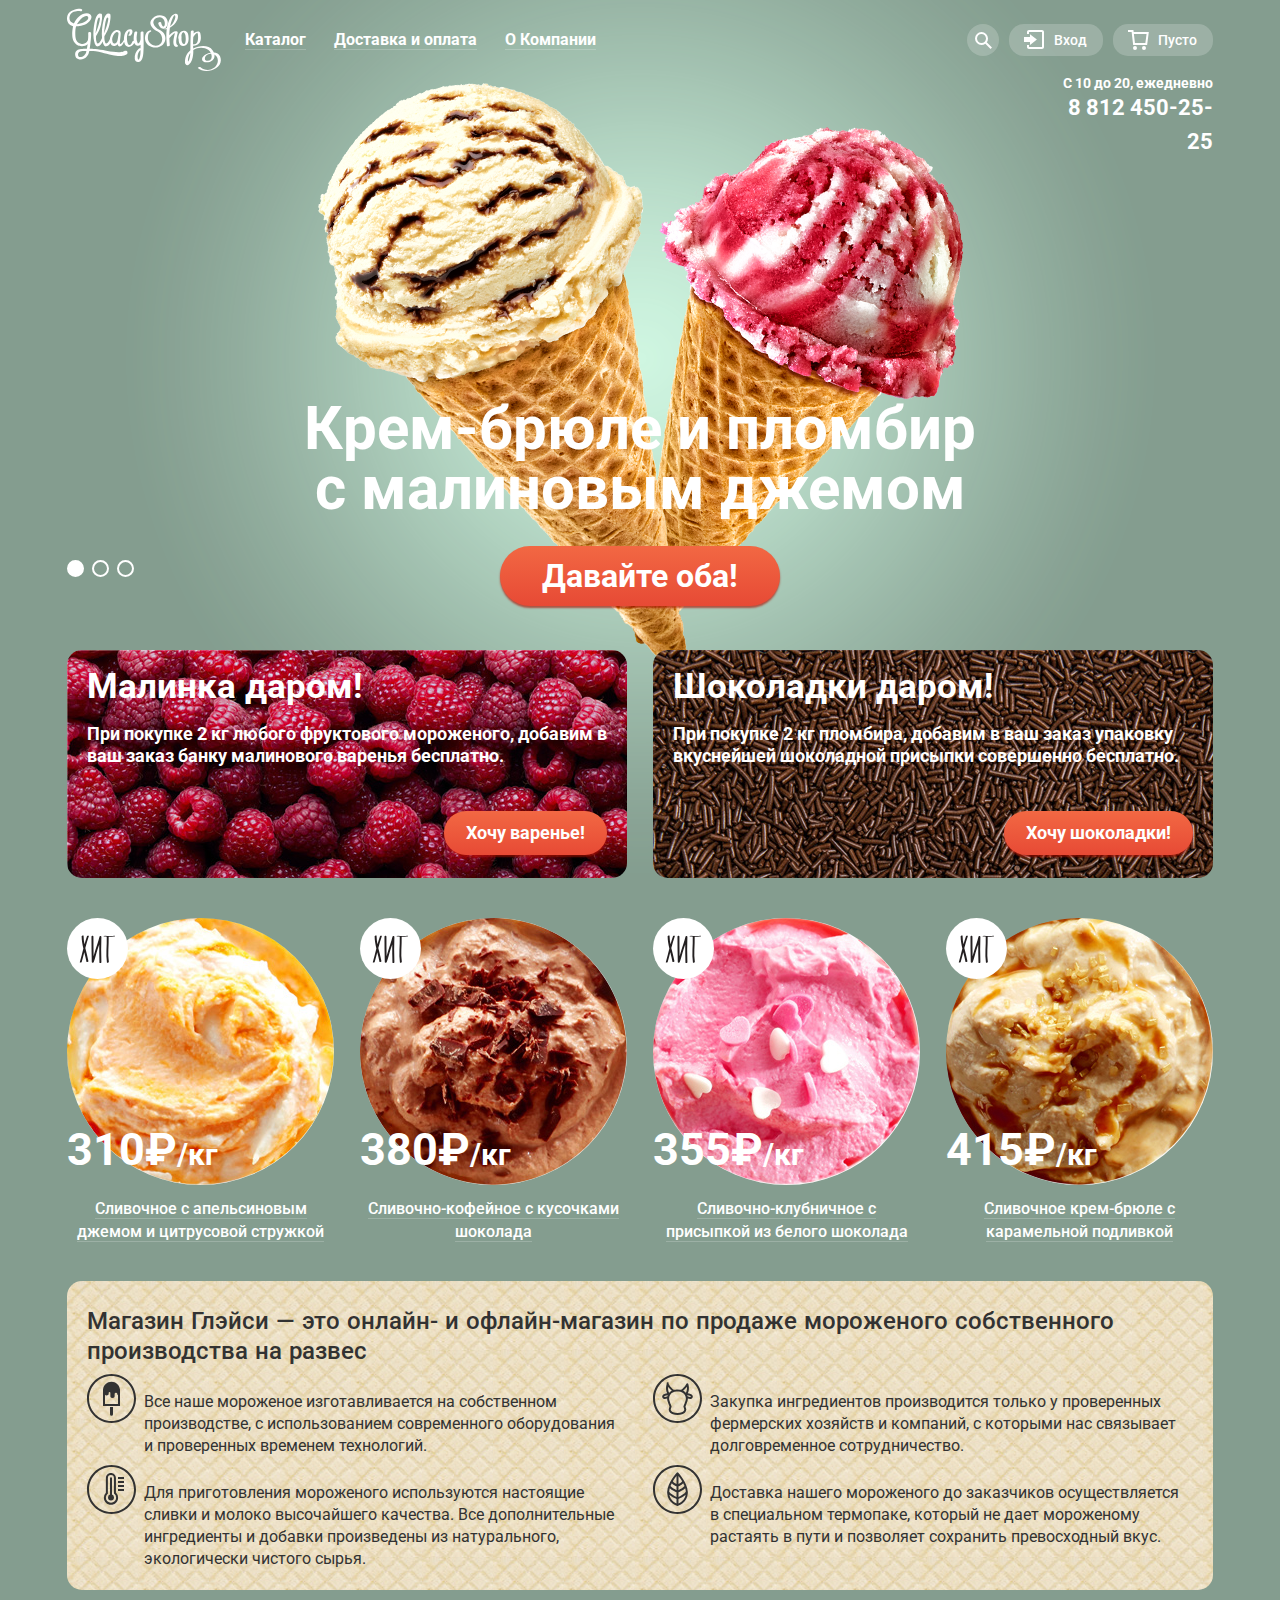
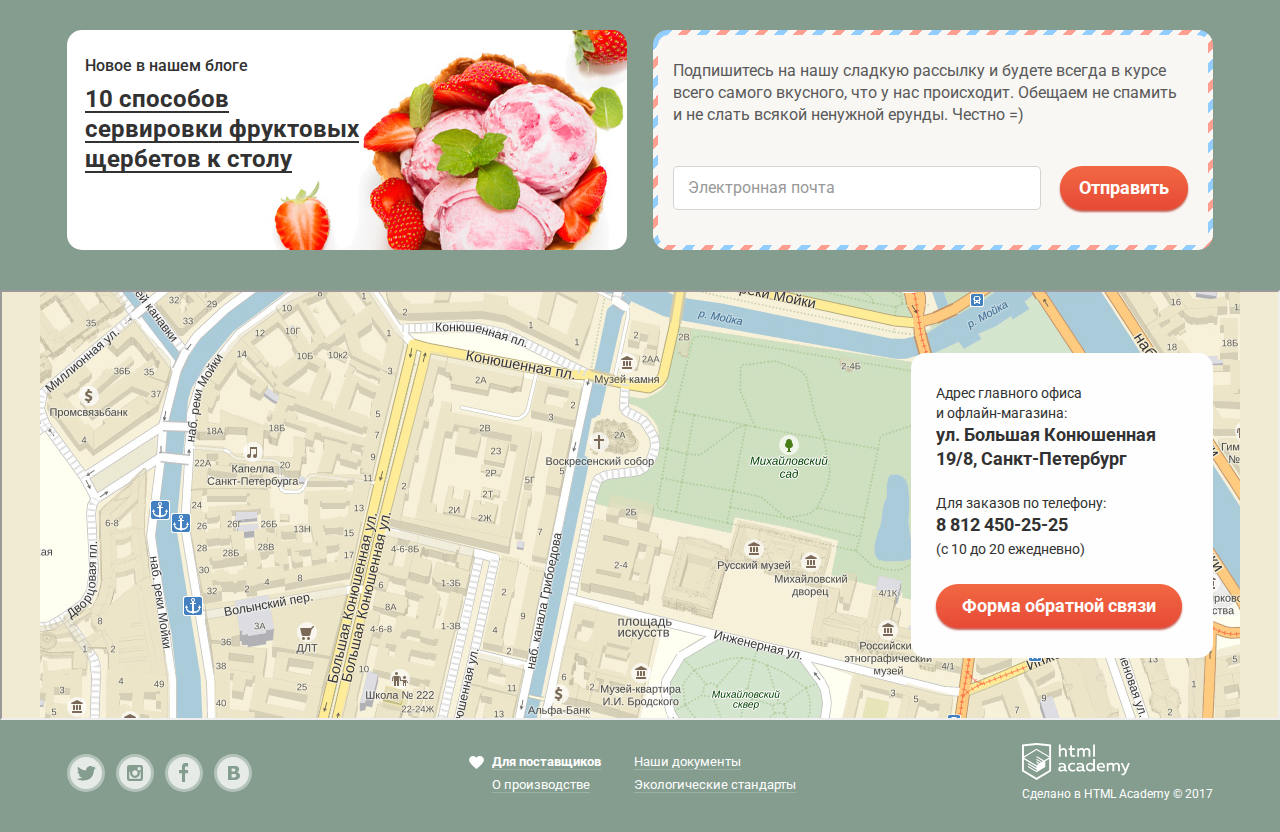
==== commit c81647c2: "фильтр каталога, оформление главной страницы" ====
--- a/index.html
+++ b/index.html
@@ -13,241 +13,298 @@
     <input class="visually-hidden" type="radio" id="product-2" name="toggle">
     <input class="visually-hidden" type="radio" id="product-3" name="toggle">
     <div class="site-wrapper">
-      
-        <div class="page-wrapper">
-          <!-- <div class="container"> -->
-          <header class="main-header">
-            <nav class="main-navigation">
-              <a class="main-header-logo">
-                <img src="img/logo.svg" width="154" height="64" alt="Логотип Gllacy Shop">
+      <div class="page-wrapper">
+        <header class="main-header">
+          <nav class="main-navigation">
+            <a class="main-header-logo">
+              <img src="img/logo.svg" width="154" height="64" alt="Логотип Gllacy Shop">
+            </a>
+            <ul class="site-navigation">
+              <li class="menu-item" tabindex="0">
+                <a>Каталог</a>
+                <ul class="submenu">
+                  <li class="submenu-item submenu-item-new">
+                    <a href="#">Новинки</a>
+                  </li>
+                  <li class="submenu-item">
+                    <a href="catalog.html">Сливочное</a>
+                  </li>
+                  <li class="submenu-item">
+                    <a href="#">Щербеты</a>
+                  </li>
+                  <li class="submenu-item">
+                    <a href="#">Фруктовый лед</a>
+                  </li>
+                  <li class="submenu-item">
+                    <a href="#">Мелорин</a>
+                  </li>
+                </ul>
+              </li>
+              <li class="menu-item"><a href="#">Доставка и оплата</a></li>
+              <li class="menu-item"><a href="#">О Компании</a></li>
+            </ul>
+            <ul class="user-navigation">
+              <li class="search" tabindex="0">
+                <a><span class="visually-hidden">Поиск</span>
+                <svg xmlns="http://www.w3.org/2000/svg" xmlns:xlink="http://www.w3.org/1999/xlink" width="17" height="17" viewBox="0 0 17 17"><path d="M16.958 15.527L11.75 10.32A6.455 6.455 0 0 0 13 6.5 6.5 6.5 0 1 0 6.5 13a6.465 6.465 0 0 0 3.839-1.263l5.205 5.204 1.414-1.414zM6.5 11C4.019 11 2 8.981 2 6.5S4.019 2 6.5 2 11 4.019 11 6.5 8.981 11 6.5 11z"/></svg>
               </a>
-              <ul class="site-navigation">
-                <li class="menu-item" tabindex="0">
-                  <a>Каталог</a>
-                  <ul class="submenu">
-                    <li class="submenu-item submenu-item-new">
-                      <a href="#">Новинки</a>
-                    </li>
-                    <li class="submenu-item">
-                      <a href="catalog.html">Сливочное</a>
-                    </li>
-                    <li class="submenu-item">
-                      <a href="#">Щербеты</a>
-                    </li>
-                    <li class="submenu-item">
-                      <a href="#">Фруктовый лед</a>
-                    </li>
-                    <li class="submenu-item">
-                      <a href="#">Мелорин</a>
-                    </li>
-                  </ul>
-                </li>
-                <li class="menu-item"><a href="#">Доставка и оплата</a></li>
-                <li class="menu-item"><a href="#">О Компании</a></li>
-              </ul>
-              <ul class="user-navigation">
-                <li class="search" tabindex="0">
-                  <a><span class="visually-hidden">Поиск</span>
-                  <svg xmlns="http://www.w3.org/2000/svg" xmlns:xlink="http://www.w3.org/1999/xlink" width="17" height="17" viewBox="0 0 17 17"><path d="M16.958 15.527L11.75 10.32A6.455 6.455 0 0 0 13 6.5 6.5 6.5 0 1 0 6.5 13a6.465 6.465 0 0 0 3.839-1.263l5.205 5.204 1.414-1.414zM6.5 11C4.019 11 2 8.981 2 6.5S4.019 2 6.5 2 11 4.019 11 6.5 8.981 11 6.5 11z"/></svg>
-                </a>
-                <div class="popup popup-search">
-                  <form class="search-form" action="https://echo.htmlacademy.ru" method="get">
-                    <label class="visually-hidden" for="search">Поиск</label>
-                    <input type="search" name="search" id="search" placeholder="Что ищем?">
-                  </form>
-                </div>
-              </li>
-              <li class="login" tabindex="0">
-                <a><svg xmlns="http://www.w3.org/2000/svg" xmlns:xlink="http://www.w3.org/1999/xlink" width="21" height="19" viewBox="0 0 21 19"><g><path d="M6 14.875L12.917 9.5 6 4.125v2.917H-.042v4.917H6z"/><path d="M18 0H5C3.9 0 3 .9 3 2v2h2V2h13v15H5v-2H3v2c0 1.1.9 2 2 2h13c1.1 0 2-.9 2-2V2c0-1.1-.9-2-2-2z"/></g></svg>Вход</a>
-                <div class="popup popup-login">
-                  <h2 class="visually-hidden">Личный кабинет</h2>
-                  <form class="login-form" action="https://echo.htmlacademy.ru" method="post">
-                    <p class="login-field" >
-                      <label class="visually-hidden" for="user-email">Электронная почта</label>
-                      <input id="user-email" type="email" name="user-email" placeholder="Электронная почта">
-                    </p>
-                    <p class="login-field" >
-                      <label class="visually-hidden" for="user-password">Пароль</label>
-                      <input id="user-password" type="password" name="password" placeholder="Пароль">
-                    </p>
-                    <button class="button login-button" type="submit" name="login-button">
-                    Войти
-                    </button>
-                    <div class="login-links">
-                      <a href="#">Забыли пароль?</a>
-                      <a href="#">Новая регистрация</a>
-                    </div>
-                  </form>
-                </div>
-              </li>
-              <li class="basket basket-empty">
-                <a href="#">
-                  <svg xmlns="http://www.w3.org/2000/svg" width="21" height="20" viewBox="0 0 21 20"><g><path d="M5.657 2.031L5.422 0H0v2h3.64l1.5 13h13.988l1.699-12.969H5.657zM17.372 13H6.922L5.888 4.031h12.66L17.372 13z"/><circle cx="6.984" cy="18" r="2"/><circle cx="15.984" cy="18" r="2"/></g></svg>
-                Пусто</a>
-              </li>
-            </ul>
-            
-          </nav>
-          <p class="contacts">
-            С 10 до 20, ежедневно
-            <a href="tel:+7-812-450-25-25">8 812 450 25 25</a>
-          </p>
-        </header>
-        <section class="slider">
-
-          <div class="slider-controls">
-            <label for="product-1">Первый</label>
-            <label for="product-2">Второй</label>
-            <label for="product-3">Третий</label>
-          </div>
-          <ul class="slider-list">
-            <li class="slider-item slide" id="slide1">
-              <h3 class="slide-title">
-                Крем-брюле и пломбир с малиновым джемом
+              <div class="popup popup-search">
+                <form class="search-form" action="https://echo.htmlacademy.ru" method="get">
+                  <label class="visually-hidden" for="search">Поиск</label>
+                  <input type="search" name="search" id="search" placeholder="Что ищем?">
+                </form>
+              </div>
+            </li>
+            <li class="login" tabindex="0">
+              <a><svg xmlns="http://www.w3.org/2000/svg" xmlns:xlink="http://www.w3.org/1999/xlink" width="21" height="19" viewBox="0 0 21 19"><g><path d="M6 14.875L12.917 9.5 6 4.125v2.917H-.042v4.917H6z"/><path d="M18 0H5C3.9 0 3 .9 3 2v2h2V2h13v15H5v-2H3v2c0 1.1.9 2 2 2h13c1.1 0 2-.9 2-2V2c0-1.1-.9-2-2-2z"/></g></svg>Вход</a>
+              <div class="popup popup-login">
+                <h2 class="visually-hidden">Личный кабинет</h2>
+                <form class="login-form" action="https://echo.htmlacademy.ru" method="post">
+                  <p class="login-field" >
+                    <label class="visually-hidden" for="user-email">Электронная почта</label>
+                    <input id="user-email" type="email" name="user-email" placeholder="Электронная почта">
+                  </p>
+                  <p class="login-field" >
+                    <label class="visually-hidden" for="user-password">Пароль</label>
+                    <input id="user-password" type="password" name="password" placeholder="Пароль">
+                  </p>
+                  <button class="button login-button" type="submit" name="login-button">
+                  Войти
+                  </button>
+                  <div class="login-links">
+                    <a href="#">Забыли пароль?</a>
+                    <a href="#">Новая регистрация</a>
+                  </div>
+                </form>
+              </div>
+            </li>
+            <li class="basket basket-empty">
+              <a href="#">
+                <svg xmlns="http://www.w3.org/2000/svg" width="21" height="20" viewBox="0 0 21 20"><g><path d="M5.657 2.031L5.422 0H0v2h3.64l1.5 13h13.988l1.699-12.969H5.657zM17.372 13H6.922L5.888 4.031h12.66L17.372 13z"/><circle cx="6.984" cy="18" r="2"/><circle cx="15.984" cy="18" r="2"/></g></svg>
+              Пусто</a>
+            </li>
+          </ul>
+        </nav>
+        <p class="contacts">
+          С 10 до 20, ежедневно
+          <a href="tel:+7-812-450-25-25">8&nbsp;812 450-25-25</a>
+        </p>
+      </header>
+      <section class="slider">
+        <div class="slider-controls">
+          <label for="product-1">Первый</label>
+          <label for="product-2">Второй</label>
+          <label for="product-3">Третий</label>
+        </div>
+        <ul class="slider-list">
+          <li class="slider-item slide" id="slide1">
+            <h3 class="slide-title">
+            Крем-брюле и пломбир с малиновым джемом
+            </h3>
+            <a class="button slide-button" href="#">Давайте оба!</a>
+          </li>
+          <li class="slider-item slide" id="slide2">
+            <h3 class="slide-title">
+            Шоколадный пломбир и лимонный сорбет
+            </h3>
+            <a class="button slide-button" href="#">Давайте оба!</a>
+          </li>
+          <li class="slider-item slide" id="slide3">
+            <h3 class="slide-title">
+            Пломбир с помадкой и клубничный щербет
+            </h3>
+            <a class="button slide-button" href="#">Давайте оба!</a>
+          </li>
+        </ul>
+      </section>
+      <main>
+        <h1 class="visually-hidden">Магазин мороженого "Gllacy Shop"</h1>
+        <div class="column-wrapper">
+          <section class="profit profit-raspberry">
+            <h2>Малинка даром!</h2>
+            <p>При покупке 2 кг любого фруктового мороженого, добавим в ваш заказ банку малинового варенья бесплатно.
+            </p>
+            <a class="button profit-button" href="#">Хочу варенье!</a>
+          </section>
+          <section class="profit profit-chocolate">
+            <h2>Шоколадки даром!</h2>
+            <p>При покупке 2 кг пломбира, добавим в ваш заказ упаковку вкуснейшей шоколадной присыпки совершенно бесплатно.</p>
+            <a class="button profit-button" href="#">Хочу шоколадки!</a>
+          </section>
+        </div>
+        <section class="catalog">
+          <h2 class="visually-hidden">Популярное мороженое</h2>
+          <ul class="catalog-list hit-list">
+            <li class="catalog-item hit-item">
+              <h3 class="catalog-item-title">
+              <a href="#">Сливочное с апельсиновым джемом и цитрусовой стружкой</a>
               </h3>
-              <a class="button slide-button" href="#">Давайте оба!</a>
-            </li>
-            <li class="slider-item slide" id="slide2">
-              <h3 class="slide-title">
-                Шоколадный пломбир и лимонный сорбет
+              <p class="catalog-item-image">
+                <img src="img/icecream-1.jpg" width="267" height="267" alt="Сливочное с апельсиновым джемом">
+              </p>
+              <p class="catalog-item-price">
+                310&#8381;<span>/кг</span>
+              </p>
+              <a class="button catalog-item-button" href="#">Быстрый просмотр</a>
+            </li>
+            <li class="catalog-item hit-item">
+              <h3 class="catalog-item-title">
+              <a href="#">Сливочно-кофейное с кусочками шоколада</a>
               </h3>
-              <a class="button slide-button" href="#">Давайте оба!</a>
-            </li>
-            <li class="slider-item slide" id="slide3">
-              <h3 class="slide-title">
-                Пломбир с помадкой и клубничный щербет
+              <p class="catalog-item-image">
+                <img src="img/icecream-2.jpg" width="267" height="267" alt="Сливочно-кофейное с кусочками шоколада">
+              </p>
+              <p class="catalog-item-price">
+                380&#8381;<span>/кг</span>
+              </p>
+              <a class="button" href="#">Быстрый просмотр</a>
+            </li>
+            <li class="catalog-item hit-item">
+              <h3 class="catalog-item-title">
+              <a href="#">Сливочно-клубничное с присыпкой из белого шоколада</a>
               </h3>
-              <a class="button slide-button" href="#">Давайте оба!</a>
+              <p class="catalog-item-image">
+                <img src="img/icecream-3.jpg" width="267" height="267" alt="Сливочно-клубничное">
+              </p>
+              <p class="catalog-item-price">
+                355&#8381;<span>/кг</span>
+              </p>
+              <a class="button" href="#">Быстрый просмотр</a>
+            </li>
+            <li class="catalog-item hit-item">
+              <h3 class="catalog-item-title">
+              <a href="#">Сливочное крем-брюле с карамельной подливкой</a>
+              </h3>
+              <p class="catalog-item-image">
+                <img src="img/icecream-4.jpg" width="267" height="267" alt="Сливочное крем-брюле с карамельной подливкой">
+              </p>
+              <p class="catalog-item-price">
+                415&#8381;<span>/кг</span>
+              </p>
+              <a class="button" href="#">Быстрый просмотр</a>
             </li>
           </ul>
         </section>
-
-        <main>
-          <h1 class="visually-hidden">Магазин мороженого "Gllacy Shop"</h1>
-          <section class="features">
-            <h2 class="features-title">Магазин Глэйси — это онлайн- и офлайн-магазин по продаже мороженого собственного производства на развес</h2>
-            <ul class="features-list">
-              <li class="feature-item">
-                Все наше мороженое изготавливается на собственном производстве, с использованием современного оборудования и проверенных временем технологий.
+        <section class="features">
+          <h2 class="features-title">Магазин Глэйси — это онлайн- и офлайн-магазин по продаже мороженого собственного производства на развес</h2>
+          <ul class="features-list">
+            <li class="feature-item">
+              Все наше мороженое изготавливается на собственном производстве, с использованием современного оборудования и проверенных временем технологий.
+            </li>
+            <li class="feature-item">
+              Закупка ингредиентов  производится только у проверенных фермерских хозяйств и компаний, с которыми нас связывает долговременное сотрудничество.
+            </li>
+            <li class="feature-item">
+              Для приготовления мороженого используются настоящие сливки и молоко высочайшего качества. Все дополнительные ингредиенты и добавки произведены из натурального, экологически чистого сырья.
+            </li>
+            <li class="feature-item">
+              Доставка нашего мороженого до заказчиков осуществляется в специальном термопаке, который не дает мороженому растаять в пути и позволяет сохранить превосходный вкус.
+            </li>
+          </ul>
+        </section>
+        <div class="column-wrapper">
+          <article class="news">
+            <h2 class="news-title">Новое в нашем блоге</h2>
+            <div class="news-link">
+              <a href="#">10 способов сервировки фруктовых щербетов к столу</a>
+            </div>
+          </article>
+          
+          <section class="subscription">
+            <h2 class="visually-hidden">Подписка</h2>
+            <p class="subscription-description">Подпишитесь на нашу сладкую рассылку и будете всегда в курсе всего самого вкусного, что у нас происходит. Обещаем не спамить и не слать всякой ненужной ерунды. Честно =)
+            </p>
+            <form class="subscription-form" action="https://echo.htmlacademy.ru" method="post">
+              <div class="form-flex">
+                <label class="visually-hidden" for="subscription-email">Электронная почта</label>
+                <input class="subscription-form-email" id="subscription-email" type="email" name="subscription-email" placeholder="Электронная почта">
+                <button class="button subscription-button" type="submit" name="subscription-button">Отправить</button>
+              </div>
+            </form>
+          </section>
+          
+        </div>
+      </main>
+    </div>
+    <div class="map">
+      <iframe src="https://yandex.ru/map-widget/v1/-/CBFpfSGXCD" width="100%" height="430" frameborder="1" allowfullscreen="true"></iframe>
+      <img src="img/map.jpg" width="1200" height="430" alt="Санкт-Петербург, ул. Большая Конюшенная, 19/8">
+    </div>
+    <div class="page-wrapper">
+      <footer class="main-footer">
+        <div class="map-contacts">
+          <p class="contacts-address">
+            Адрес&nbsp;главного&nbsp;офиса
+            и&nbsp;офлайн&#8209;магазина:
+            <span class="contacts-details">
+              ул.&nbsp;Большая&nbsp;Конюшенная
+              19/8,&nbsp;Санкт-Петербург
+            </span>
+          </p>
+          <p class="contacts-phone">
+            Для заказов&nbsp;по&nbsp;телефону:
+            <span class="contacts-details">
+              <a href="tel:+7-812-450-25-25">8&nbsp;812&nbsp;450-25-25</a>
+            </span>
+            (с&nbsp;10&nbsp;до&nbsp;20&nbsp;ежедневно)
+          </p>
+          <button class="button feedback-call-button" type="submit" name="feedback-call-button">Форма обратной связи</button>
+        </div>
+        <div class="main-footer-social">
+          <ul class="social-list">
+            <li><a class="social-link social-link-tw" href="#"><span class="visually-hidden">Твиттер</span></a></li>
+            <li><a class="social-link social-link-inst" href="#"><span class="visually-hidden">Инстаграм</span></a></li>
+            <li><a class="social-link social-link-fb" href="#"><span class="visually-hidden">Фейсбук</span></a></li>
+            <li><a class="social-link social-link-vk" href="#"><span class="visually-hidden">Вконтакте</span></a></li>
+          </ul>
+        </div>
+        <div class="additional-navigation">
+          <ul class="additional-navigation-list">
+            <li class="provider">
+              <a href="#">
+                <svg xmlns="http://www.w3.org/2000/svg" width="15" height="13" viewBox="0 0 15 13"><path d="M10.799 0c-1.35 0-2.551.65-3.3 1.661A4.097 4.097 0 0 0 4.199 0C1.875 0 0 1.806 0 4.044 0 7.223 7.499 13 7.499 13s7.499-5.777 7.499-8.956C14.998 1.806 13.123 0 10.799 0z"/></svg>Для поставщиков</a>
               </li>
-              <li class="feature-item">
-                Закупка ингредиентов  производится только у проверенных фермерских хозяйств и компаний, с которыми нас связывает долговременное сотрудничество.
-              </li>
-              <li class="feature-item">
-                Для приготовления мороженого используются настоящие сливки и молоко высочайшего качества. Все дополнительные ингредиенты и добавки произведены из натурального, экологически чистого сырья.
-              </li>
-              <li class="feature-item">
-                Доставка нашего мороженого до заказчиков осуществляется в специальном термопаке, который не дает мороженому растаять в пути и позволяет сохранить превосходный вкус.
-              </li>
-            </ul>
-          </section>
-          <div class="column-wrapper">
-            
-            <article class="news">
-              <h2 class="news-title">Новое в нашем блоге</h2>
-              <div class="news-link">
-                <a href="#">10 способов сервировки фруктовых щербетов к столу</a>
-              </div>
-            </article>
-            
-            <section class="subscription">
-              <h2 class="visually-hidden">Подписка</h2>
-              <p class="subscription-description">Подпишитесь на нашу сладкую рассылку и будете всегда в курсе всего самого вкусного, что у нас происходит. Обещаем не спамить и не слать всякой ненужной ерунды. Честно =)
-              </p>
-              <form class="subscription-form" action="https://echo.htmlacademy.ru" method="post">
-                <div class="form-flex">
-                  <label class="visually-hidden" for="subscription-email">Электронная почта</label>
-                  <input class="subscription-form-email" id="subscription-email" type="email" name="subscription-email" placeholder="Электронная почта">
-                  <button class="button subscription-button" type="submit" name="subscription-button">Отправить</button>
-                </div>
-              </form>
-            </section>
-
-          
-          </div>
-
-        </main>
-      </div>
-      <div class="map">
-        <iframe src="https://yandex.ru/map-widget/v1/-/CBFpfSGXCD" width="100%" height="430" frameborder="1" allowfullscreen="true"></iframe>
-        <img src="img/map.jpg" width="1200" height="430" alt="Санкт-Петербург, ул. Большая Конюшенная, 19/8">
-      </div>
-      <div class="page-wrapper">
-        <footer class="main-footer">
-          <div class="map-contacts">
-            <p class="contacts-address">
-              Адрес&nbsp;главного&nbsp;офиса
-              и&nbsp;офлайн&#8209;магазина:
-              <span class="contacts-details">
-                ул.&nbsp;Большая&nbsp;Конюшенная
-                19/8,&nbsp;Санкт-Петербург
-              </span>
-            </p>
-            <p class="contacts-phone">
-              Для заказов&nbsp;по&nbsp;телефону:
-              <span class="contacts-details">
-                <a href="tel:+7-812-450-25-25">8&nbsp;812&nbsp;450-25-25</a>
-              </span>
-              (с&nbsp;10&nbsp;до&nbsp;20&nbsp;ежедневно)
-            </p>
-            <button class="button feedback-call-button" type="submit" name="feedback-call-button">Форма обратной связи</button>
-          </div>
-          <div class="main-footer-social">
-            <ul class="social-list">
-              <li><a class="social-link social-link-tw" href="#"><span class="visually-hidden">Твиттер</span></a></li>
-              <li><a class="social-link social-link-inst" href="#"><span class="visually-hidden">Инстаграм</span></a></li>
-              <li><a class="social-link social-link-fb" href="#"><span class="visually-hidden">Фейсбук</span></a></li>
-              <li><a class="social-link social-link-vk" href="#"><span class="visually-hidden">Вконтакте</span></a></li>
+              <li><a href="#">Наши документы</a></li>
+              <li><a href="#">О производстве</a></li>
+              <li><a href="#">Экологические стандарты</a></li>
             </ul>
           </div>
-          <div class="additional-navigation">
-            <ul class="additional-navigation-list">
-              <li class="provider">
-                <a href="#">
-                  <svg xmlns="http://www.w3.org/2000/svg" width="15" height="13" viewBox="0 0 15 13"><path d="M10.799 0c-1.35 0-2.551.65-3.3 1.661A4.097 4.097 0 0 0 4.199 0C1.875 0 0 1.806 0 4.044 0 7.223 7.499 13 7.499 13s7.499-5.777 7.499-8.956C14.998 1.806 13.123 0 10.799 0z"/></svg>Для поставщиков</a>
-                </li>
-                <li><a href="#">Наши документы</a></li>
-                <li><a href="#">О производстве</a></li>
-                <li><a href="#">Экологические стандарты</a></li>
-              </ul>
-            </div>
-            <p class="footer-copyright">
-              <a class="htmlacademy-logo" href="https://htmlacademy.ru/intensive/htmlcss">
-                <img src="img/htmlacademy-logo.svg" width="108" height="39" alt="Логотип HTML Academy">
-              </a>
-              Сделано в
-              <a class="copyright-link" href="https://htmlacademy.ru/intensive/htmlcss">HTML Academy</a>
-              &#169; 2017
-            </p>
-          </footer>
-        </div>
-        
-        <section class="modal modal-feedback">
-          <h2 class="modal-title">Мы обязательно вам ответим!</h2>
-          <form class="feedback-form" action="#" method="post">
-            <p>
-              <label class="visually-hidden" for="user-name">Имя</label>
-              <input class="feedback-field" id="user-name" type="text" name="name" placeholder="Как вас зовут?">
-            </p>
-            <p>
-              <label class="visually-hidden" for="feedback-email">Электронная почта</label>
-              <input class="feedback-field" id="feedback-email" type="email" name="feedback-email" placeholder="Ваша почта для ответа?">
-            </p>
-            <p>
-              <label class="visually-hidden" for="feedback-comment">Комментарий</label>
-              <textarea class="feedback-form-comment" name="feedback-comment" id="feedback-comment" placeholder="Напишите что-нибудь..."></textarea>
-            </p>
-            <button class="button feedback-button" type="submit" name="feedback-button">
-            Отправить
-            </button>
-          </form>
-          <button class="modal-close" type="button">
-          Закрыть
+          <p class="footer-copyright">
+            <a class="htmlacademy-logo" href="https://htmlacademy.ru/intensive/htmlcss">
+              <img src="img/htmlacademy-logo.svg" width="108" height="39" alt="Логотип HTML Academy">
+            </a>
+            Сделано в
+            <a class="copyright-link" href="https://htmlacademy.ru/intensive/htmlcss">HTML Academy</a>
+            &#169; 2017
+          </p>
+        </footer>
+      </div>
+      
+      <section class="modal modal-feedback">
+        <h2 class="modal-title">Мы обязательно вам ответим!</h2>
+        <form class="feedback-form" action="https://echo.htmlacademy.ru" method="post">
+          <p>
+            <label class="visually-hidden" for="user-name">Имя</label>
+            <input class="feedback-field" id="user-name" type="text" name="name" placeholder="Как вас зовут?">
+          </p>
+          <p>
+            <label class="visually-hidden" for="feedback-email">Электронная почта</label>
+            <input class="feedback-field" id="feedback-email" type="email" name="feedback-email" placeholder="Ваша почта для ответа?">
+          </p>
+          <p>
+            <label class="visually-hidden" for="feedback-comment">Комментарий</label>
+            <textarea class="feedback-form-comment" name="feedback-comment" id="feedback-comment" placeholder="Напишите что-нибудь..."></textarea>
+          </p>
+          <button class="button feedback-button" type="submit" name="feedback-button">
+          Отправить
           </button>
-        </section>
-        <div class="overlay"></div>
+        </form>
+        <button class="modal-close" type="button">
+        Закрыть
+        </button>
+      </section>
+      <div class="overlay"></div>
     </div>
     <script src="js/script.js"></script>
-
   </body>
 </html>--- a/css/style.css
+++ b/css/style.css
@@ -1,5 +1,6 @@
 html {
-  box-sizing: border-box;
+  -webkit-box-sizing: border-box;
+          box-sizing: border-box;
 }
 
 *,
@@ -552,7 +553,7 @@
   top: 75px;
   right: 0px;
   margin: 0;
-  width: 165px;
+  width: 167px;
   font-size: 14px;
   line-height: 16px;
   font-weight: 700;
@@ -615,6 +616,10 @@
   cursor: pointer;
 }
 
+.slider-controls label:hover {
+  background-color: rgba(255, 255, 255, 0.4); 
+}
+
 #product-1:checked ~ .site-wrapper {
   background-color: #849d8f;
   background-image: url("../img/slider-item1.png");
@@ -650,8 +655,45 @@
   font-size: 0;
 }
 
+.profit {
+  margin-top: 44px;
+  margin-bottom: 20px ;
+  padding: 16px 20px 23px;
+  width: 560px;
+  border-radius: 15px;
+}
+
+.profit-raspberry {
+  background: #b50012 url("../img/bg-berry.jpg") no-repeat 0 0;
+}
+
+.profit-chocolate {
+  background: #341808 url("../img/bg-choco.jpg") no-repeat 0 0;
+}
+
+.profit h2 {
+  margin: 0;
+  margin-bottom: 16px;
+  font-size: 35px;
+  line-height: 41px;
+  font-weight: 700;
+}
+
+.profit p {
+  margin: 0;
+  margin-bottom: 44px;
+  font-size: 18px;
+  line-height: 22px;
+  font-weight: 700;
+}
+
+.profit-button {
+  float: right;
+  padding: 10px 22px;
+}
+
+
 .features {
-  margin-top: 50px; /*Временно*/
   margin-bottom: 40px;
   padding: 25px 30px 20px 20px;
 
@@ -712,6 +754,7 @@
 .column-wrapper {
   display: flex;
   justify-content: space-between;
+  flex-wrap: wrap;
   padding-bottom: 20px;
 }
 
@@ -851,6 +894,7 @@
   list-style: none;
   margin: 0;
   padding: 0;
+  margin-top: 20px;
   margin-bottom: 13px;
   font-size: 14px;
   line-height: 16px;
@@ -895,6 +939,278 @@
   letter-spacing: 2px;
  }
 
+.filter {
+  display: flex;
+  flex-wrap: wrap;
+  justify-content: space-between;
+  align-items: flex-end;
+  margin-bottom: 25px;
+  width: 860px;
+}
+
+.filter-field {
+  margin-bottom: 15px;
+  
+}
+
+.filter-title {
+  padding-left: 15px;
+  padding-bottom: 5px;
+  font-size: 14px;
+  line-height: 16px;
+  font-weight: 500;
+  color: #ffffff;
+}
+
+.input-field {
+  margin: 0;
+  padding: 9px 15px;
+  font-size: 16px;
+  line-height: 18px;
+  font-weight: 500;
+  color: #ffffff;
+  background-color: rgba(255, 255, 255, 0.2);
+  border-radius: 20px;
+}
+
+.filter-select {
+  width: 193px;
+  position: relative;
+}
+
+.filter-select select {  
+  font-size: 16px;
+  line-height: 18px;
+  font-weight: 500;
+  color: #ffffff;
+  background: none;
+  appearance: none;
+    -moz-appearance: none;
+    -webkit-appearance: none;
+  border: 0;
+  cursor: pointer;
+}
+
+.filter-select select::-ms-expand {
+    display: none;
+}
+
+.filter-select svg {
+  position: absolute;
+  top: 15px;
+  left: 168px;
+  fill: #ffffff;
+}
+
+.filter-select select:hover,
+.filter-select select:focus,
+.filter-select select:hover ~ svg,
+.filter-select select:focus ~ svg {
+  color: #323232;
+  fill: #000000;
+  outline: none;  
+}
+
+.filter-select:hover::after {
+  border-top-color: #000000;
+}
+
+.filter-range {
+  display: flex;
+  flex-wrap: wrap;
+  width: 220px;
+  align-items: baseline;
+}
+
+.price-controls input {
+  padding-left: 3px;
+  padding-bottom: 5px;
+  width: 30px;
+  font-size: 14px;
+  line-height: 16px;
+  font-weight: 500;
+  color: #ffffff;
+
+  background: none;
+  border: none;
+}
+
+.range-controls {
+  position: relative;
+  padding-top: 16px;
+  padding-bottom: 16px;
+  width: 220px;
+}
+
+.range-controls .scale {
+  position: relative;
+  width: 176px;
+  height: 4px;
+  background-color: rgba(255, 255, 255, 0.5);
+}
+
+.range-controls .bar {
+  position: absolute;
+  top: 0;
+  left: 25px;
+  width: 100px;
+  height: 4px;
+  background: #ffffff;
+}
+
+.range-toggle {
+  position: absolute;
+  top: 8px;
+  width: 20px;
+  height: 20px;
+  background-color: #ababab;
+  border: 8px solid #ffffff;
+  border-radius: 50%;
+  cursor: pointer;
+}
+
+.range-toggle:hover,
+.range-toggle:focus {
+  width: 22px;
+  height: 22px;
+  outline: none;
+}
+
+.range-toggle-min {
+  left: 35px;
+}
+
+.range-toggle-max {
+  left: 133px;
+}
+
+.filter-field ul {
+  display: flex;
+  margin: 0;
+  list-style: none;
+
+}
+
+.filter-radio-option {
+  padding-left: 32px;
+  padding-right: 18px;
+}
+
+.filter-radio-option:last-child {
+  padding-right: 0;
+}
+
+.filter-radio-option label {
+  position: relative;
+  cursor: pointer;
+}
+
+.filter-input-radio + label::before {
+  content: "";
+  position: absolute;
+  left: -33px;
+  top: -2px;
+  width: 22px;
+  height: 22px;
+  border: 3px solid #ffffff;
+  border-radius: 50%;
+  opacity: 0.8;
+}
+
+.filter-input-radio:checked + label::after {
+  content: "";
+  position: absolute;
+  left: -26px;
+  top: 5px;
+  width: 8px;
+  height: 8px;
+  background-color: #ffffff;
+  border-radius: 50%;
+  opacity: 0.8;
+}
+
+.filter-input-radio + label:hover::before,
+.filter-input-radio:checked + label:hover::after,
+.filter-input-radio + label:focus::before,
+.filter-input-radio:checked + label:focus::after {
+  opacity: 1;
+}
+
+.filter-input-radio:disabled + label::before,
+.filter-input-radio:checked:disabled + label::after {
+  opacity: 0.4;
+}
+
+.filter-checkbox-option {
+  padding-left: 33px;
+  padding-right: 21px;
+}
+
+.filter-checkbox-option:last-child {
+  padding-right: 0;
+}
+
+.filter-checkbox-option label {
+  position: relative;
+  cursor: pointer;
+}
+
+.filter-input-checkbox + label::before {
+  content: "";
+  position: absolute;
+  left: -33px;
+  top: -2px;
+  width: 26px;
+  height: 23px;
+  background: url("../img/checkbox-off.svg") no-repeat;
+  opacity: 0.8;
+}
+
+.filter-input-checkbox:checked + label::before {
+  background: url("../img/checkbox-on.svg") no-repeat;
+  opacity: 0.8;
+}
+
+.filter-input-checkbox + label:hover::before,
+.filter-input-checkbox:checked + label:hover::before,
+.filter-input-checkbox + label:focus::before,
+.filter-input-checkbox:checked + label:focus::before {
+  opacity: 1;
+}
+
+.filter-input-checkbox:disabled + label::before,
+.filter-input-checkbox:checked:disabled + label::before {
+  opacity: 0.4;
+}
+
+.filter-button {
+  padding: 8px 29px;
+  font-size: 16px;
+  line-height: 18px;
+  font-weight: 500;
+  color: #ffffff;
+  background-color: rgba(255, 255, 255, 0.2);
+  border: 2px solid #ffffff;
+  border-radius: 25px;
+  cursor: pointer;
+}
+
+.filter-button:hover,
+.filter-button:focus {
+  color: #323232;
+  background-color: #fbfcfb;
+  outline: none;
+}
+
+.filter-button:active {
+  color: #323232;
+  background-color: #eaeaea;
+  padding: 10px 30px;
+  border: none;
+  box-shadow: inset 0px 2px 1px 0px #6a6b6a;
+
+}
+
 .catalog-list {
   display: flex;
   flex-wrap: wrap;
@@ -904,6 +1220,22 @@
   padding: 0;
 }
 
+.hit-list {
+  margin-bottom: 0;
+}
+
+.hit-item::after {
+  content: "";
+  position: absolute;
+  top: 0;
+  left: 0;
+  width: 61px;
+  height: 61px;
+  background: #ffffff url("../img/hit.svg") no-repeat 0 0;
+  border-radius: 50%;
+  z-index: 4;
+}
+
 .catalog-item {
   display: flex;
   flex-direction: column;
@@ -913,12 +1245,17 @@
 }
 
 .catalog-item-title {
+  padding: 0 5px;
   text-align: center;
   margin: 0px;
   margin-top: 20px;
-  margin-bottom: 43px;
+  margin-bottom: 40px;
   order: 1;
   z-index: 2;
+}
+
+.hit-item h3 {
+  margin-bottom: 38px;
 }
 
 .catalog-item:not(:nth-child(4n)) {
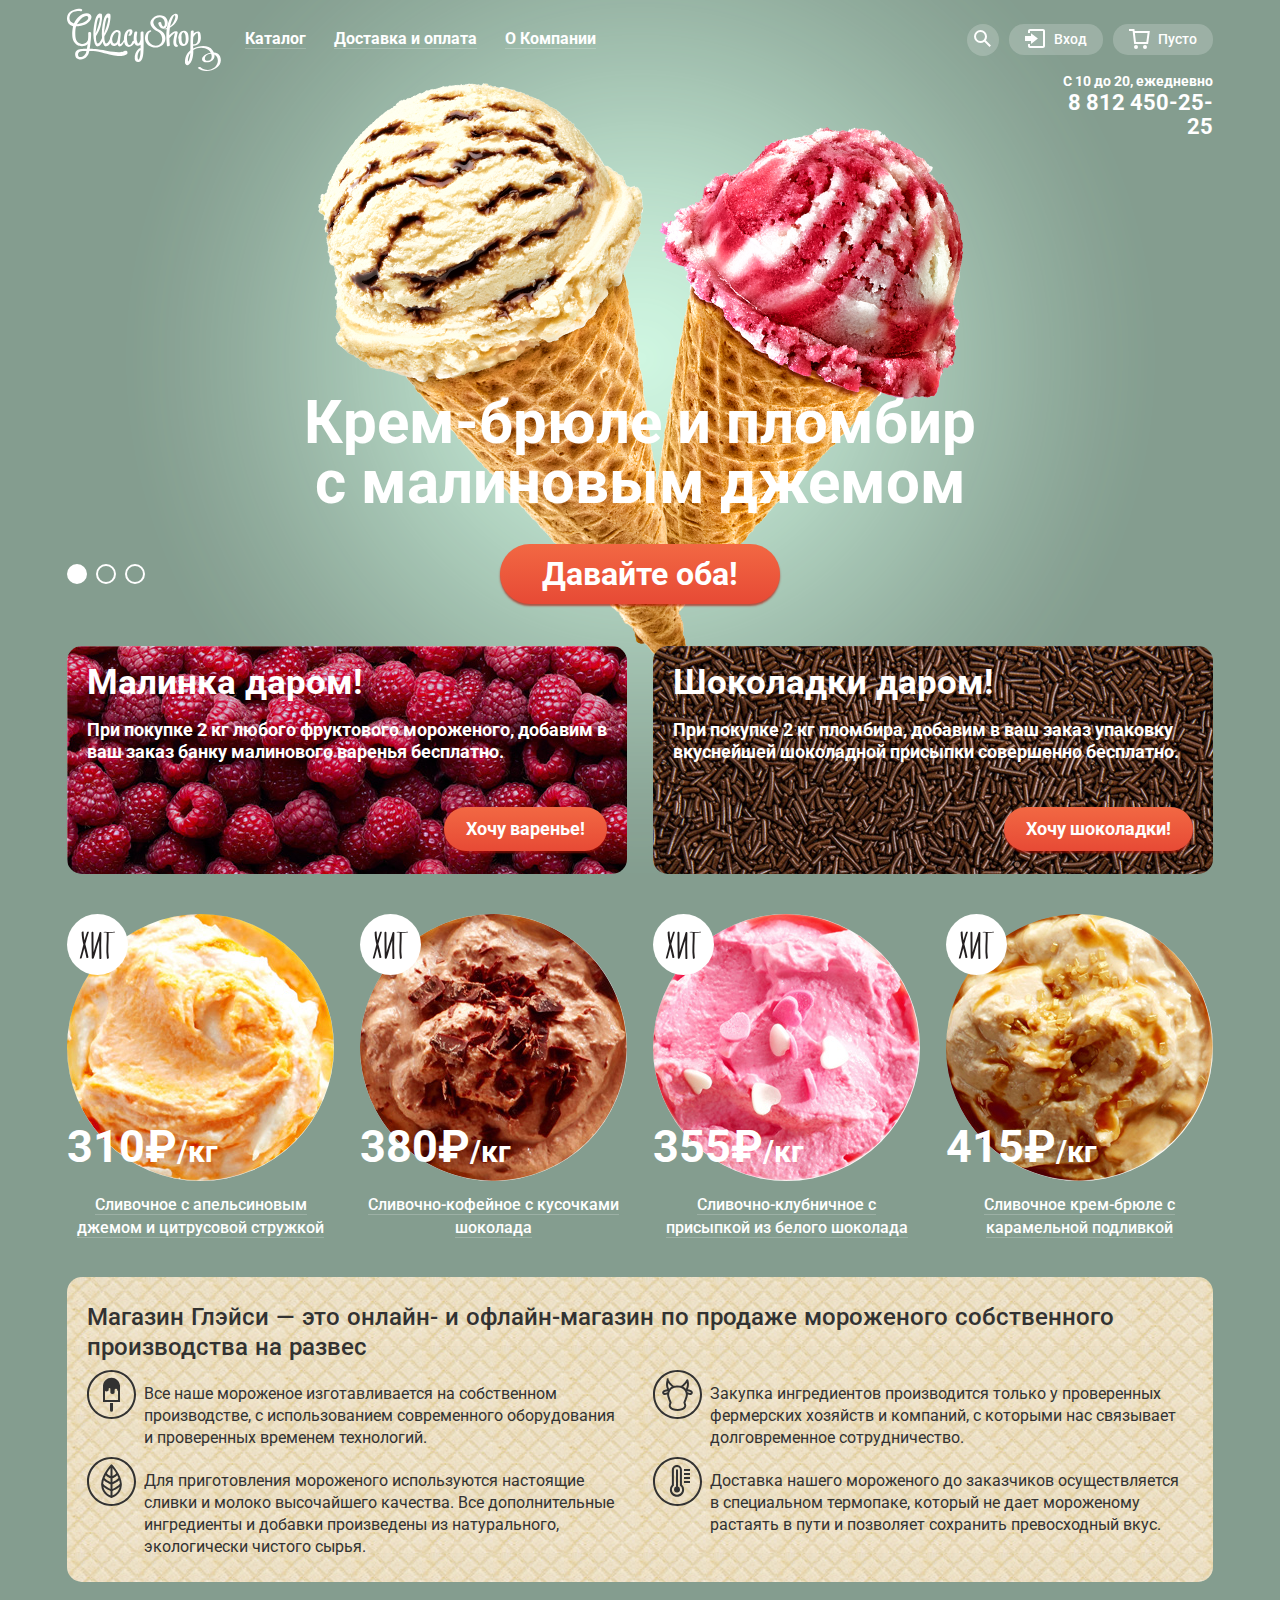
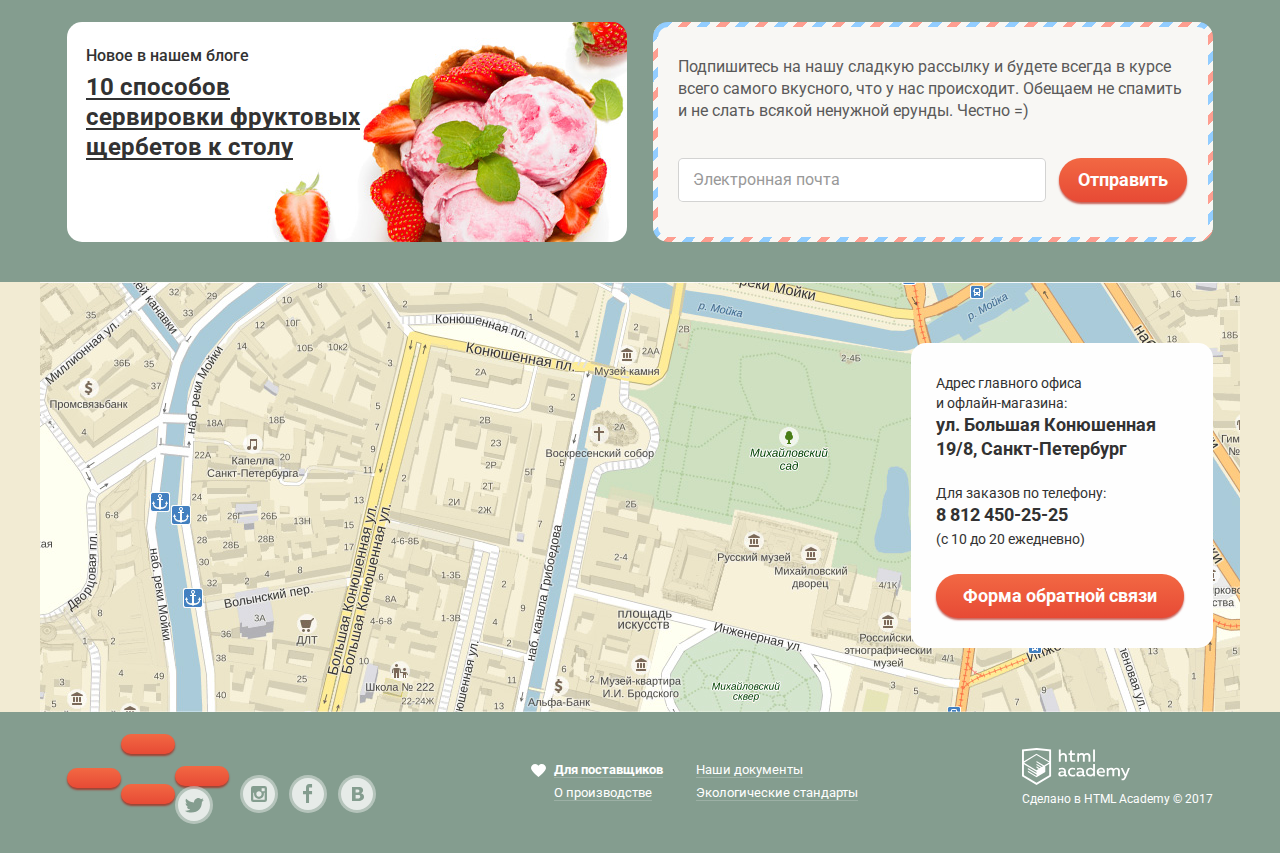
==== commit 657f0f58: "Правки по критериям" ====
--- a/index.html
+++ b/index.html
@@ -5,7 +5,7 @@
     <title>HTML Academy: Глейси</title>
     <link href="https://fonts.googleapis.com/css?family=Roboto:400,500,700" rel="stylesheet">
     <link href="css/normalize.css" rel="stylesheet">
-    <link href="css/style.css" rel="stylesheet">
+    <link href="css/style.min.css" rel="stylesheet">
     <meta name="format-detection" content="telephone=no">
   </head>
   <body>
@@ -122,8 +122,7 @@
         <div class="column-wrapper">
           <section class="profit profit-raspberry">
             <h2>Малинка даром!</h2>
-            <p>При покупке 2 кг любого фруктового мороженого, добавим в ваш заказ банку малинового варенья бесплатно.
-            </p>
+            <p>При покупке 2 кг любого фруктового мороженого, добавим в ваш заказ банку малинового варенья бесплатно.</p>
             <a class="button profit-button" href="#">Хочу варенье!</a>
           </section>
           <section class="profit profit-chocolate">
@@ -208,8 +207,7 @@
             <div class="news-link">
               <a href="#">10 способов сервировки фруктовых щербетов к столу</a>
             </div>
-          </article>
-          
+          </article>          
           <section class="subscription">
             <h2 class="visually-hidden">Подписка</h2>
             <p class="subscription-description">Подпишитесь на нашу сладкую рассылку и будете всегда в курсе всего самого вкусного, что у нас происходит. Обещаем не спамить и не слать всякой ненужной ерунды. Честно =)
@@ -221,13 +219,12 @@
                 <button class="button subscription-button" type="submit" name="subscription-button">Отправить</button>
               </div>
             </form>
-          </section>
-          
+          </section>          
         </div>
       </main>
     </div>
     <div class="map">
-      <iframe src="https://yandex.ru/map-widget/v1/-/CBFpfSGXCD" width="100%" height="430" frameborder="1" allowfullscreen="true"></iframe>
+      <iframe src="https://yandex.ru/map-widget/v1/-/CBFpfSGXCD" ></iframe>
       <img src="img/map.jpg" width="1200" height="430" alt="Санкт-Петербург, ул. Большая Конюшенная, 19/8">
     </div>
     <div class="page-wrapper">
@@ -248,7 +245,7 @@
             </span>
             (с&nbsp;10&nbsp;до&nbsp;20&nbsp;ежедневно)
           </p>
-          <button class="button feedback-call-button" type="submit" name="feedback-call-button">Форма обратной связи</button>
+          <a class="button feedback-call-button" href="#" name="feedback-call-button">Форма обратной связи</button>
         </div>
         <div class="main-footer-social">
           <ul class="social-list">
@@ -305,6 +302,6 @@
       </section>
       <div class="overlay"></div>
     </div>
-    <script src="js/script.js"></script>
+    <script src="js/script.min.js"></script>
   </body>
 </html>--- a/css/style.min.css
+++ b/css/style.min.css
@@ -0,0 +1 @@
+@keyframes increase{0%{transform:scale(0)}to{transform:scale(1)}}@keyframes decrease{0%,to{transform:scale(1)}50%{transform:scale(.6)}}html{-webkit-box-sizing:border-box;box-sizing:border-box}*,::after,::before{box-sizing:inherit}body{margin:0;font-family:"Roboto",Arial,sans-serif;font-size:16px;line-height:22px;font-weight:400;color:#fff}a{text-decoration:none}img{max-width:100%;height:auto}.visually-hidden{position:absolute;width:1px;height:1px;margin:-1px;border:0;padding:0;white-space:nowrap;clip-path:inset(100%);clip:rect(0 0 0 0);overflow:hidden}.site-wrapper{background-color:#849d8f;background-image:url(../img/slider-item1.png);background-repeat:no-repeat;background-position:top center;transition:background-image .5s ease,background-color .5s ease}.site-wrapper::after,.site-wrapper::before{content:"";visibility:hidden}.site-wrapper::before{background-image:url(../img/slider-item2.png)}.site-wrapper::after{background-image:url(../img/slider-item3.png)}.noimage{background-image:none}.page-wrapper{width:1200px;margin:0 auto;padding:0 27px}.button{display:inline-block;vertical-align:middle;font-size:18px;line-height:24px;font-weight:700;text-align:center;color:#fefefe;background:#f26843;background-image:linear-gradient(180deg,#f26843 0%,#e74a35 100%);border-radius:22px;border:0;box-shadow:0 2px 2px 0 rgba(172,16,0,.64);cursor:pointer}.button:focus,.button:hover{background-image:linear-gradient(180deg,#f58669 0%,#ec6f5e 100%);box-shadow:0 2px 2px 0 #ac1000;outline:0}.button:active{background-image:linear-gradient(180deg,#d74632 0%,#e1613e 100%);box-shadow:inset 0 2px 2px 0 #ac1000}.main-header,.main-navigation{position:relative}.main-navigation{display:flex;padding-top:8px}.main-heder-logo{width:154;height:64}.site-navigation{display:flex;flex-wrap:wrap;width:380px;margin-left:10px}.site-navigation,.submenu{z-index:4;padding:0;list-style:none}.menu-item>a{display:block;margin:6px 14px;vertical-align:middle;color:#fff;line-height:18px;font-weight:700;border-bottom:1px solid rgba(255,255,255,.2)}.menu-item>a:focus,.menu-item>a:hover{color:#323232;margin:0;padding:6px 14px;background-color:#f7f6f3;border-radius:15px;outline:0}.menu-item>a[href]:active{color:#323232;margin:0;padding:7px 14px;background-color:#f7f6f3;border-radius:15px;box-shadow:inset 0 2px 1px 0 rgba(105,105,105,.4)}.menu-item .site-navigation-current{margin:0;padding:7px 14px;color:#fff;border-radius:15px;background-color:#d07058}.menu-item{position:relative}.menu-item:focus .submenu,.menu-item:hover .submenu,.submenu:hover{display:block;outline:0}.submenu{display:none;position:absolute;top:37px;left:-7px;border-radius:5px;background-color:#f8f7f4;box-shadow:0 20px 20px 0 rgba(0,0,0,.4);overflow:hidden}.submenu-item a{display:block;margin:0;padding:8px 22px;white-space:nowrap;font-size:14px;line-height:16px;font-weight:400;color:#323232}.submenu-item:last-child a{padding-bottom:11px}.submenu-item-new a{padding-top:10px;padding-bottom:12px;font-weight:700}.submenu::after{content:"";position:absolute;top:36px;left:6px;width:128px;height:1px;background-color:#d1d0ce}.submenu-item-current a{pointer-events:none;color:#fff;background-color:#d07058}.submenu-item a:focus,.submenu-item a:hover{background-color:#fbded7;outline:0}.submenu-item a:active{background-color:#f6b5a5}.user-navigation{display:flex;justify-content:middle;flex-wrap:wrap;margin-left:auto;padding:0;list-style:none}.basket>a,.login>a,.search>a{display:flex;padding:7px 16px 8px 45px;margin-left:10px;font-size:14px;line-height:16px;font-weight:500;color:#fff;background-color:rgba(255,255,255,.2);border-radius:15px}.user-navigation a:focus,.user-navigation a:hover{color:#323232;background-color:#f8f7f4;outline:0}.basket a,.login,.login a,.search,.search a{position:relative}.search a{align-items:center;justify-content:center;padding:0;width:32px;height:32px;border-radius:50%}.search svg{position:absolute;top:6px;left:7px;fill:#fff}.basket-empty svg,.login svg{position:absolute;top:5px;left:16px;fill:#fff}.basket-empty a:focus svg,.basket-empty a:hover svg,.login a:focus svg,.login a:hover svg,.search a:focus svg,.search a:hover svg{fill:#000}.basket-notempty a{color:#323232;background-color:#f8f7f4}.basket-notempty svg{position:absolute;top:6px;left:15px}.popup{display:none;z-index:4}.popup-basket,.popup-login,.popup-search{position:absolute;top:36px;right:0;background-color:#f8f7f4;border-radius:5px;box-shadow:0 20px 20px 0 rgba(0,0,0,.4)}.popup-basket{top:60px}.search-form input{margin:20px 15px;width:310px;padding:14px;font-size:14px;color:#323232;font-weight:700;border:0;border-radius:5px;box-shadow:inset 0 0 0 1px #d3d3d2}.popup input::-webkit-input-placeholder{color:#999;font-weight:400}.popup input:-ms-input-placeholder,.popup input::-ms-input-placeholder{color:#999;font-weight:400}.popup input::placeholder{color:#999;font-weight:400}.popup input:hover{font-weight:400;box-shadow:inset 0 0 0 2px #c7c6c5}.popup input:focus{font-weight:400;box-shadow:inset 0 0 0 2px #8fbdec;outline:0}.login-form{display:flex;flex-wrap:wrap;justify-content:space-between;padding:20px 18px 20px 20px}.login-field{margin:0}.login-field input{margin-bottom:17px;width:241px;padding:15px 14px;font-size:14px;color:#323232;font-weight:700;border:0;border-radius:5px;box-shadow:inset 0 0 0 1px #d3d3d2}.login-form button{padding:10px 25px;height:45px}.login-links{display:flex;flex-direction:column;width:120px}.login-links a{font-size:13px;line-height:24px;color:#323232;-webkit-text-decoration:underline #adacaa;text-decoration:underline #adacaa}.login-links a:focus,.login-links a:hover{color:#e84d37;-webkit-text-decoration:underline rgba(232,77,55,.3);text-decoration:underline rgba(232,77,55,.3);outline:0}.basket:focus .popup-basket,.basket:hover .popup-basket,.login:focus .popup-login,.login:hover .popup-login,.popup-basket:hover,.popup-login:hover,.popup-search:hover,.search:focus .popup-search,.search:hover .popup-search{display:block}.popup-basket{padding:2px 15px}.basket-table{padding:10px 0;margin-bottom:13px;font-size:13px;line-height:16px;color:#323232;border-bottom:1px solid #cacac7}.basket-table tr{text-align:center;vertical-align:middle}.basket-table td{padding:7px 0}.column-1{position:relative;width:12px}.column-2{width:57px}.column-3{width:220px;text-align:left}.column-4{width:145px}.row-2 .column-3{vertical-align:bottom}.column-5{width:65px;text-align:left}.button-delete{position:relative;width:12px;height:12px;font-size:0;background-color:transparent;border:0;cursor:pointer}.button-delete::after,.button-delete::before{content:"";position:absolute;top:0;left:3px;width:15px;height:1px;background-color:#000}.button-delete::before{transform:rotate(45deg)}.button-delete::after{transform:rotate(-45deg)}.basket-price{color:#999}.total-price{margin:0 0 14px;font-size:15px;line-height:18px;font-weight:700;color:#323232;text-align:right}.order-button{float:right;padding:10px 15px;margin-bottom:20px}.contacts{position:absolute;top:73px;right:0;margin:0;width:167px;font-size:14px;line-height:16px;font-weight:700;text-align:right;color:#fff}.contacts a{display:block;padding-top:2px;font-size:22px;line-height:24px;color:#fff}.slider{position:relative;padding-top:315px;text-align:center;color:#fff}.slider-list{margin:0;padding:0;list-style:none}.slide{display:none}.slide-title{width:700px;margin:0 auto 31px;font-size:60px;line-height:60px;font-weight:700}.slide-button{padding:8px 42px;font-size:32px;line-height:44px;font-weight:700;color:#fff;vertical-align:top;border-radius:50px}.slider-controls label{display:inline-block;vertical-align:top;width:20px;height:20px;margin-right:9px;background-color:transparent;border:2px solid #fff;border-radius:50%;cursor:pointer}.slider-controls label:hover{background-color:rgba(255,255,255,.4)}.slider-controls label:active{background-color:#fff}#product-1:checked~.site-wrapper{background-color:#849d8f;background-image:url(../img/slider-item1.png)}#product-2:checked~.site-wrapper{background-color:#8996a6;background-image:url(../img/slider-item2.png)}#product-3:checked~.site-wrapper{background-color:#9d8b84;background-image:url(../img/slider-item3.png)}#product-1:checked~.site-wrapper #slide1,#product-2:checked~.site-wrapper #slide2,#product-3:checked~.site-wrapper #slide3{display:block}#product-1:checked~.site-wrapper label[for=product-1],#product-2:checked~.site-wrapper label[for=product-2],#product-3:checked~.site-wrapper label[for=product-3]{background-color:#fff}.slider-controls{position:absolute;z-index:20;bottom:18px;left:0;font-size:0}.profit{margin-top:42px;margin-bottom:20px;padding:16px 20px 23px;width:560px;border-radius:15px}.profit-raspberry{background:#b50012 url(../img/bg-berry.jpg) no-repeat 0 0}.profit-chocolate{background:#341808 url(../img/bg-choco.jpg) no-repeat 0 0}.profit h2,.profit p{margin:0 0 16px;font-size:35px;line-height:41px;font-weight:700}.profit p{margin:0 0 44px;font-size:18px;line-height:22px}.profit-button{float:right;padding:10px 22px}.features{margin-bottom:40px;padding:25px 30px 24px 20px;color:#323232;background-color:#ede1c5;background-image:url(../img/wafel.jpg);background-repeat:repeat;border-radius:15px}.features-list{display:flex;justify-content:space-between;flex-wrap:wrap;margin:0;padding:0;list-style:none}.features-title{margin:0;font-size:24px;line-height:30px;font-weight:500;word-spacing:1px}.feature-item{position:relative;padding-top:21px;padding-left:57px}.feature-item:nth-child(odd){width:535px}.feature-item:nth-child(even){width:530px}.feature-item:nth-child(1){background:url(../img/icecream-icon.svg) no-repeat 0 8px}.feature-item:nth-child(2){background:url(../img/cow.svg) no-repeat 0 8px}.feature-item:nth-child(3){background:url(../img/leaf.svg) no-repeat 0 8px}.feature-item:nth-child(4){background:url(../img/thermometer.svg) no-repeat 0 8px}.column-wrapper{display:flex;justify-content:space-between;flex-wrap:wrap;padding-bottom:20px}.news{width:560px;margin-bottom:20px;padding-top:23px;padding-left:19px;min-height:220px;color:#323232;background-color:#fff;background-image:url(../img/strawberry-big.jpg);background-repeat:no-repeat;background-size:cover;border-radius:15px}.news-title{margin:0 0 5px;font-size:16px;line-height:22px;font-weight:500;color:#323232}.news-link{display:block;position:relative;width:285px}.news-link a{font-size:24px;line-height:30px;font-weight:700;color:#323232;background-image:linear-gradient(#323232,#323232);background-size:100% 2px;background-position:left 25px;background-repeat:repeat-x}.subscription{position:relative;z-index:0;width:560px;margin-bottom:20px;padding:34px 26px 16px 25px;background-color:#f8f7f4;background-image:repeating-linear-gradient(134deg,#f8f7f4 0,#f8f7f4 7px,#92cdff 7px,#92cdff 14px,#f8f7f4 14px,#f8f7f4 21px,#fe9e90 21px,#fe9e90 27.7px);border-radius:15px}.subscription::before{content:"";position:absolute;top:5px;left:5px;z-index:-1;width:calc(100% - 10px);height:calc(100% - 10px);background-color:#f8f7f4;border-radius:10px}.subscription p{z-index:1;margin:0 0 36px;color:#5a5a5a}.form-flex{display:flex;flex-wrap:wrap;justify-content:space-between;margin-bottom:20px}.subscription-form-email{padding:10px 15px;width:368px;color:#323232;font-weight:700;background-color:#fff;border:0;border-radius:5px;box-shadow:inset 0 0 0 1px #d3d3d2}.subscription-form-email::-webkit-input-placeholder{font-weight:400;color:#999}.subscription-form-email:-ms-input-placeholder,.subscription-form-email::-ms-input-placeholder{font-weight:400;color:#999}.subscription-form-email::placeholder{font-weight:400;color:#999}.subscription-form-email:hover{font-weight:400;color:#c7c6c5;box-shadow:inset 0 0 0 2px #c7c6c5}.subscription-form-email:focus{font-weight:400;color:#c7c6c5;box-shadow:inset 0 0 0 2px #8fbdec;outline:0}.subscription-button{padding:10px 19px;font-size:18px;line-height:24px}.breadcrumbs{display:flex;justify-content:flex-start;flex-wrap:wrap;padding:0;margin:20px 0 14px;font-size:14px;line-height:16px;color:#fff;list-style:none}.breadcrumbs li{position:relative;margin-right:22px}.breadcrumbs li:last-child{margin-right:0}.breadcrumbs li::after{content:"»";position:absolute;top:0;right:-15px}.breadcrumbs-current::after{display:none}.breadcrumbs a{color:#fff;border-bottom:1px solid rgba(255,255,255,.2)}.additional-navigation a:focus,.additional-navigation a:hover,.breadcrumbs a:focus,.breadcrumbs a:hover,.catalog-item a:focus,.catalog-item a:hover{color:#ffbc9e;border-bottom:1px solid rgba(255,188,158,.3);outline:0}.page-title{margin:0 0 33px;letter-spacing:2px}.filter{display:flex;flex-wrap:wrap;justify-content:space-between;align-items:flex-end;margin-bottom:25px;width:860px}.filter-field{margin-bottom:15px}.filter-title{padding-left:16px;padding-bottom:5px;font-size:14px;line-height:16px;font-weight:500;color:#fff}.input-field{margin:0;padding:9px 15px;font-size:16px;line-height:18px;font-weight:500;color:#fff;background-color:rgba(255,255,255,.2);border-radius:20px}.filter-select{width:193px;position:relative}.filter-select select{font-size:16px;line-height:18px;font-weight:500;color:#fff;background:0 0;background-image:url(../img/select-arrow.svg);background-repeat:no-repeat;background-position:153px center;background-size:10px 6px;appearance:none;-moz-appearance:none;-webkit-appearance:none;border:0;cursor:pointer}.filter-select select::-ms-expand{display:none}.filter-select select:focus,.filter-select select:focus~svg,.filter-select select:hover,.filter-select select:hover~svg{color:#323232;fill:#000;outline:0;background-image:url(../img/select-arrow-black.svg)}.filter-select:hover::after{border-top-color:#000}.filter-range{display:flex;flex-wrap:wrap;width:220px;align-items:baseline}.price-controls input{padding-left:3px;padding-bottom:5px;width:30px;font-size:14px;line-height:16px;font-weight:500;color:#fff;background:0 0;border:0}.range-controls{position:relative;padding-top:16px;padding-bottom:16px;padding-left:23px;width:220px}.range-controls .scale{position:relative;width:176px;height:4px;background-color:rgba(255,255,255,.5)}.range-controls .bar{position:absolute;top:0;left:25px;width:100px;height:4px;background:#fff}.range-toggle{position:absolute;top:8px;width:20px;height:20px;background-color:#ababab;border:8px solid #fff;border-radius:50%;cursor:pointer}.range-toggle:focus,.range-toggle:hover{width:22px;height:22px;outline:0}.range-toggle-min{left:35px}.range-toggle-max{left:133px}.filter-field ul{display:flex;justify-content:flex-start;margin:0;list-style:none}.filter-radio-option{padding-left:31px;padding-right:21px}.filter-checkbox-option:last-child,.filter-radio-option:last-child{padding-right:0}.filter-checkbox-option label,.filter-radio-option label{position:relative;cursor:pointer}.filter-input-radio+label::before{content:"";position:absolute;left:-33px;top:-2px;width:22px;height:22px;border:3px solid #fff;border-radius:50%;opacity:.8}.filter-input-radio:checked+label::after{content:"";position:absolute;left:-26px;top:5px;width:8px;height:8px;background-color:#fff;border-radius:50%;opacity:.8}.filter-input-radio+label:focus::before,.filter-input-radio+label:hover::before,.filter-input-radio:checked+label:focus::after,.filter-input-radio:checked+label:hover::after{opacity:1}.filter-input-radio:checked:disabled+label::after,.filter-input-radio:disabled+label::before{opacity:.4}.filter-checkbox-option{padding-left:33px;padding-right:21px}.filter-input-checkbox+label::before{content:"";position:absolute;left:-33px;top:0;width:26px;height:23px;background:url(../img/checkbox-off.svg) no-repeat;background-size:20px 20px;opacity:.8}.filter-input-checkbox:checked+label::before{background:url(../img/checkbox-on.svg) no-repeat;background-size:24px 23px;opacity:.8}.filter-input-checkbox+label:focus::before,.filter-input-checkbox+label:hover::before,.filter-input-checkbox:checked+label:focus::before,.filter-input-checkbox:checked+label:hover::before{opacity:1}.filter-input-checkbox:checked:disabled+label::before,.filter-input-checkbox:disabled+label::before{opacity:.4}.filter-button{padding:7px 28px;font-size:16px;line-height:18px;font-weight:500;color:#fff;background-color:rgba(255,255,255,.2);border:2px solid #fff;border-radius:25px;cursor:pointer}.filter-button:focus,.filter-button:hover{color:#323232;background-color:#fbfcfb;outline:0}.filter-button:active{color:#323232;background-color:#eaeaea;padding:10px 30px;border:0;box-shadow:inset 0 2px 1px 0 #6a6b6a}.catalog-list{display:flex;flex-wrap:wrap;margin:0 0 42px;padding:0;list-style:none}.hit-list{margin-bottom:0}.hit-item::after{content:"";position:absolute;top:0;left:0;z-index:4;width:61px;height:61px;background:#fff url(../img/hit.svg) no-repeat 0 0;border-radius:50%}.catalog-item{display:flex;flex-direction:column;position:relative;width:267px;color:#fff}.catalog-item-title{z-index:2;padding:0 5px;text-align:center;margin:19px 0 38px;order:1}.hit-item h3{margin-bottom:38px}.catalog-item:not(:nth-child(4n)){margin-right:26px}.catalog-item .button{display:none;position:absolute;top:335px;left:32px;z-index:2;padding:10px 15px}.catalog-item-title a{font-size:16px;line-height:22px;font-weight:500;color:#fff;border-bottom:1px solid rgba(255,255,255,.2)}.catalog-item-image{z-index:2;margin:0}.catalog-item-image img{border-radius:50%}.catalog-item-price{z-index:2;margin:-63px 0 0;font-size:45px;line-height:45px;font-weight:700}.catalog-item-price span{font-size:30px}.catalog-item:focus,.catalog-item:hover{z-index:3}.catalog-item .button:focus,.catalog-item .button:hover{color:#fff}.catalog-item::before{display:none;content:"";position:absolute;top:-7px;left:-14px;z-index:1;width:293px;height:405px;background-color:rgba(255,255,255,.2);border-radius:5px;box-shadow:0 20px 20px 0 rgba(0,0,0,.4)}.catalog-item:hover::before{display:block}.catalog-item:hover .button{display:inline-block;vertical-align:middle}.pagination-list{display:flex;flex-wrap:wrap;justify-content:flex-end;padding:0;margin:0 0 23px;list-style:none}.pagination-item{margin-right:3px;text-align:center}.pagination-item:last-child{margin-right:0}.pagination-item a,.pagination-item-next a{display:inline-block;vertical-align:middle;height:26px}.pagination-item a{padding-top:5px;font-size:16px;line-height:18px;font-weight:500;color:#fff;border-radius:50%;width:26px}.pagination-item-next a{width:20px}.pagination-item a[href]:focus,.pagination-item a[href]:hover{background-color:rgba(255,255,255,.2);border-radius:50%}.pagination-item a[href]:active,.pagination-item-current a{color:#323232;background-color:#fff}.map,.next,.prev{position:relative}.next::before,.prev::before{content:"";position:absolute;top:8px;left:9px;width:9px;height:9px;border:1px solid #fff;border-right:none;border-bottom:none}.prev::before{transform:rotate(-45deg)}.next::before{transform:rotate(135deg)}.pagination-item .disabled{opacity:.2}.map{width:100%;height:430px;text-align:center;background-color:#f2ebd3}.map iframe{position:absolute;width:100%;height:100%;border:0;left:0}.main-footer{position:relative;display:flex;align-items:center;padding-top:20px;padding-bottom:29px}.footer-catalog{border-top:1px solid rgba(255,255,255,.3)}.map-contacts{position:absolute;top:-369px;right:0;padding:30px 25px;width:302px;font-size:14px;line-height:20px;color:#323232;background-color:#fefefe;border-radius:15px}.contacts-address,.feedback-form p{margin:0 0 20px}.contacts-phone{margin:0 0 25px}.contacts-details{display:block;margin:0;padding-bottom:2px;font-size:18px;line-height:24px;font-weight:700}.contacts-details a{color:#323232}.feedback-call-button{padding:10px 27px;text-align:center}.social-list{display:flex;align-items:center;flex-wrap:wrap;margin:0;padding:10px 0 0;list-style:none}.social-list li:not(:last-child){margin-right:11px}.social-link{display:flex;align-items:center;width:38px;height:38px;opacity:.8;border:4px solid rgba(255,255,255,.5);border-radius:50%}.social-link-tw{background:url(../img/twitter.svg) no-repeat 50% 50%}.social-link-inst{background:url(../img/instagram.svg) no-repeat 50% 50%}.social-link-fb{background:url(../img/fb.svg) no-repeat 50% 50%}.social-link-vk{background:url(../img/vk.svg) no-repeat 50% 50%}.social-link:focus,.social-link:hover{opacity:1;outline:0}.social-link:active{opacity:.8;border:4px solid rgba(255,255,255,.8)}.additional-navigation{width:337px;margin:0 auto;padding-top:5px}.additional-navigation-list{position:relative;display:flex;flex-wrap:wrap;padding:0;margin:0;list-style:none}.additional-navigation-list li{padding-left:23px}.additional-navigation-list li:nth-child(odd){width:142px}.additional-navigation a{white-space:nowrap;font-size:13px;line-height:22px;color:#fff;border-bottom:1px solid rgba(255,255,255,.2)}.provider svg{position:absolute;top:6px;left:0;fill:#fff}.provider a:focus svg,.provider a:hover svg{fill:#ffbc9e}.provider a{font-weight:700}.footer-copyright{margin:0;font-size:12px;line-height:18px;color:#fff}.htmlacademy-logo{display:block}.copyright-link{color:#fff}.copyright-link:focus,.copyright-link:hover{color:#ffbc9e;border-bottom:1px solid rgba(255,188,158,.3);outline:0}.overlay{display:none;position:fixed;top:0;left:0;z-index:7;width:100%;height:100%;background-color:rgba(0,0,0,.3)}.overlay-show{display:block}.modal{display:none;position:fixed;top:50%;left:50%;z-index:8;color:#000;background-color:#f8f7f4}.modal-feedback{width:480px;margin-top:-220px;margin-left:-240px;padding:15px 25px;border-radius:10px}.modal-show{display:block;animation:increase .4s}.modal-error{animation:decrease .7s}.modal-close{position:absolute;top:15px;right:15px;width:20px;height:20px;font-size:0;background:url(../img/cross-big.svg) no-repeat 50% 50%;border:0;cursor:pointer}.modal-title{margin:0 0 17px;font-size:24px;line-height:28px;font-weight:500;color:#323232}.feedback-form p:last-child{margin-bottom:15px}.feedback-field,.feedback-form-comment{padding:10px 15px;color:#323232;font-weight:700;border:0;border-radius:5px;box-shadow:inset 0 0 0 1px #d3d3d2}.feedback-field{width:265px}.feedback-form-comment{width:100%;height:155px;line-height:24px}.feedback-field::-webkit-input-placeholder,.feedback-form-comment::-webkit-input-placeholder{font-weight:400;color:#999}.feedback-field:-ms-input-placeholder,.feedback-field::-ms-input-placeholder,.feedback-form-comment:-ms-input-placeholder,.feedback-form-comment::-ms-input-placeholder{font-weight:400;color:#999}.feedback-field::placeholder,.feedback-form-comment::placeholder{font-weight:400;color:#999}.feedback-field:hover,.feedback-form-comment:hover{font-weight:400;box-shadow:inset 0 0 0 2px #c7c6c5}.feedback-field:focus,.feedback-form-comment:focus{font-weight:400;box-shadow:inset 0 0 0 2px #8fbdec;outline:0}.feedback-button{margin-bottom:10px;padding:10px 25px;float:right}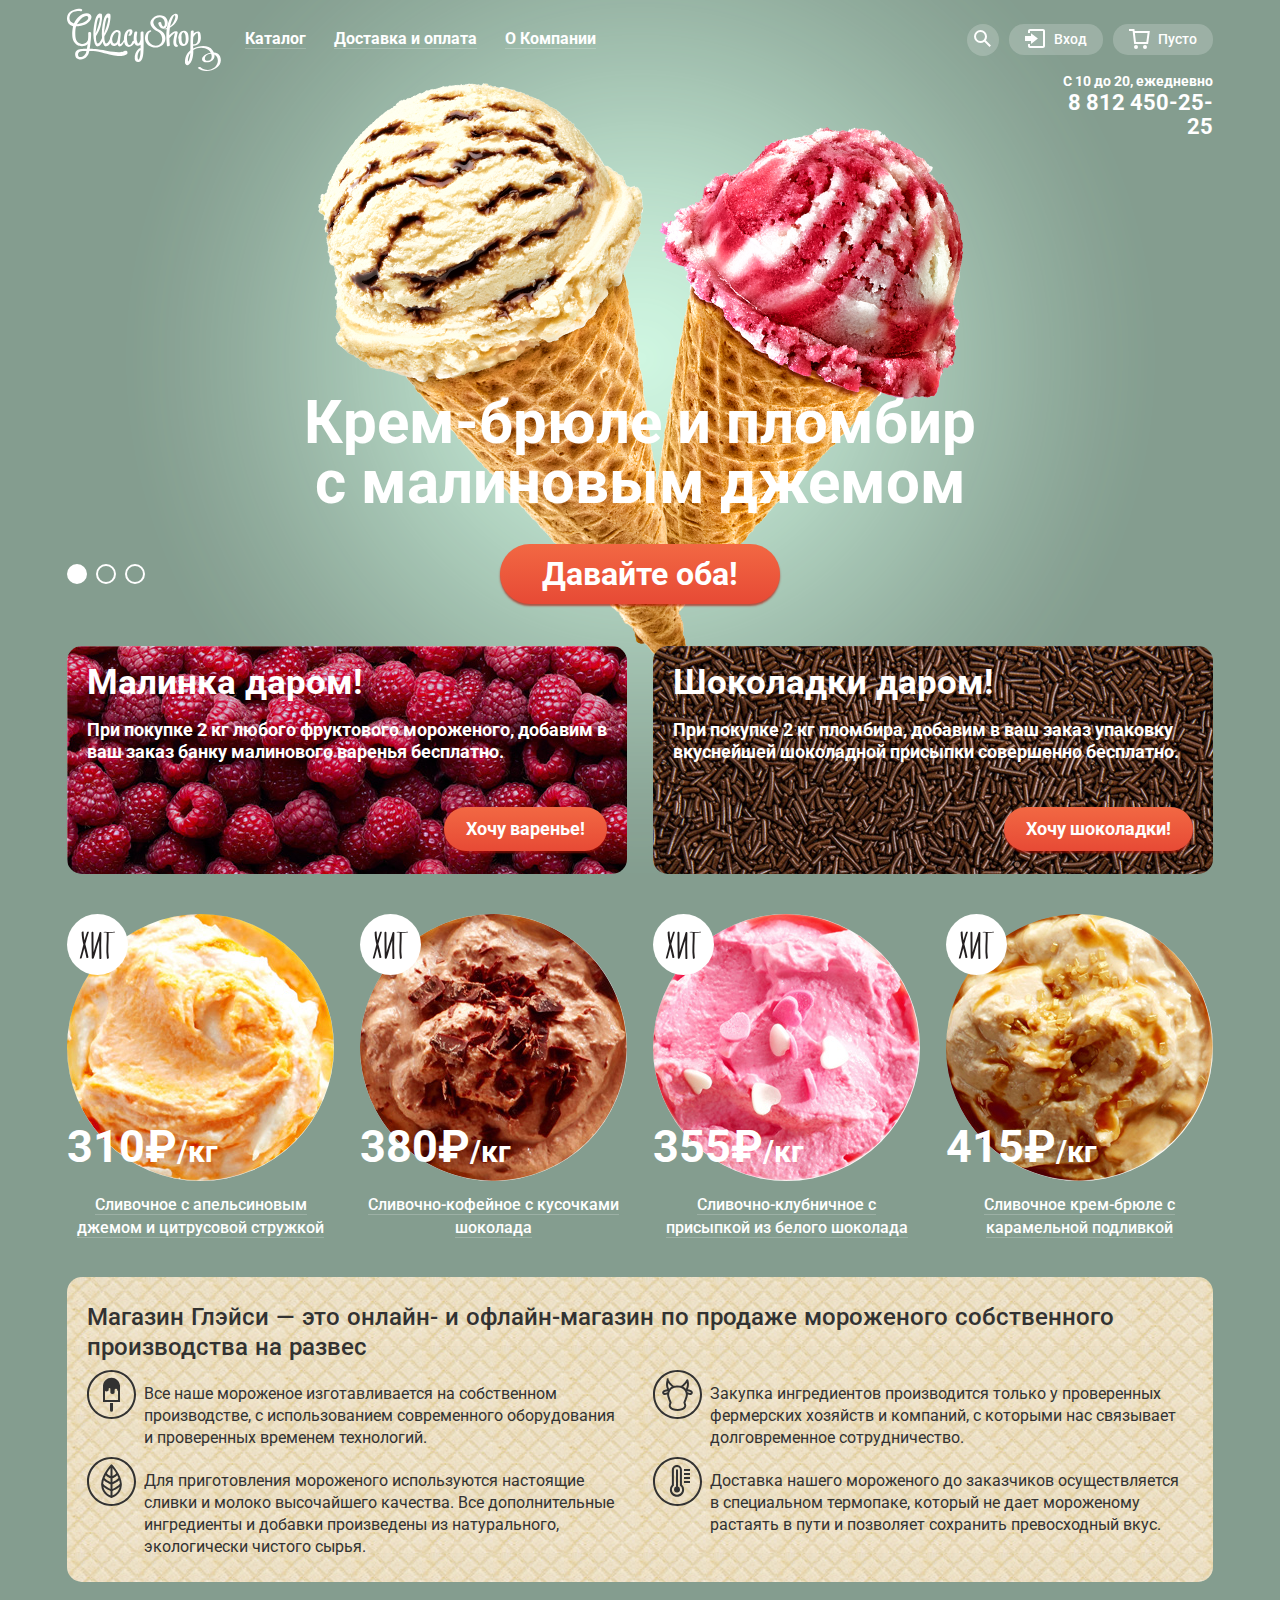
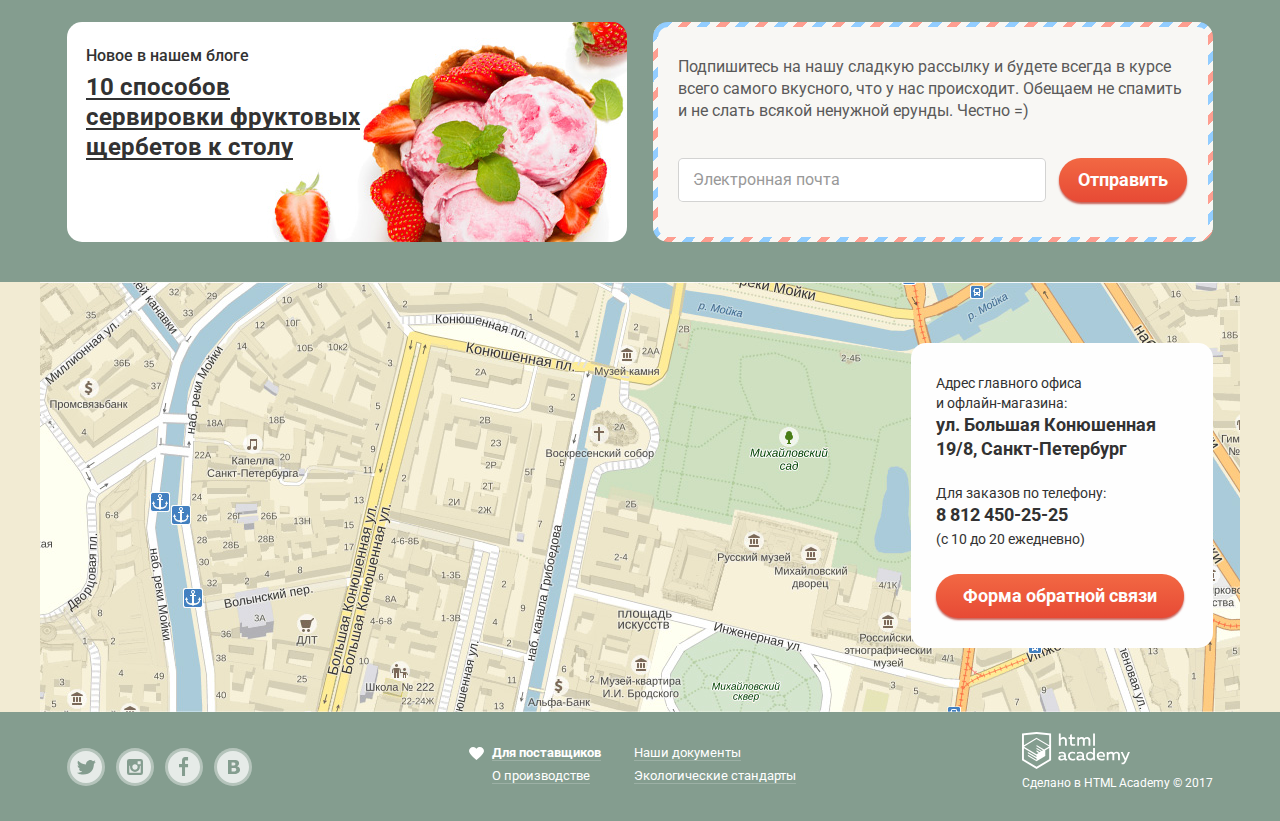
==== commit b99edd35: "Правки по критериям" ====
--- a/index.html
+++ b/index.html
@@ -245,7 +245,7 @@
             </span>
             (с&nbsp;10&nbsp;до&nbsp;20&nbsp;ежедневно)
           </p>
-          <a class="button feedback-call-button" href="#" name="feedback-call-button">Форма обратной связи</button>
+          <a class="button feedback-call-button" href="#">Форма обратной связи</a>
         </div>
         <div class="main-footer-social">
           <ul class="social-list">
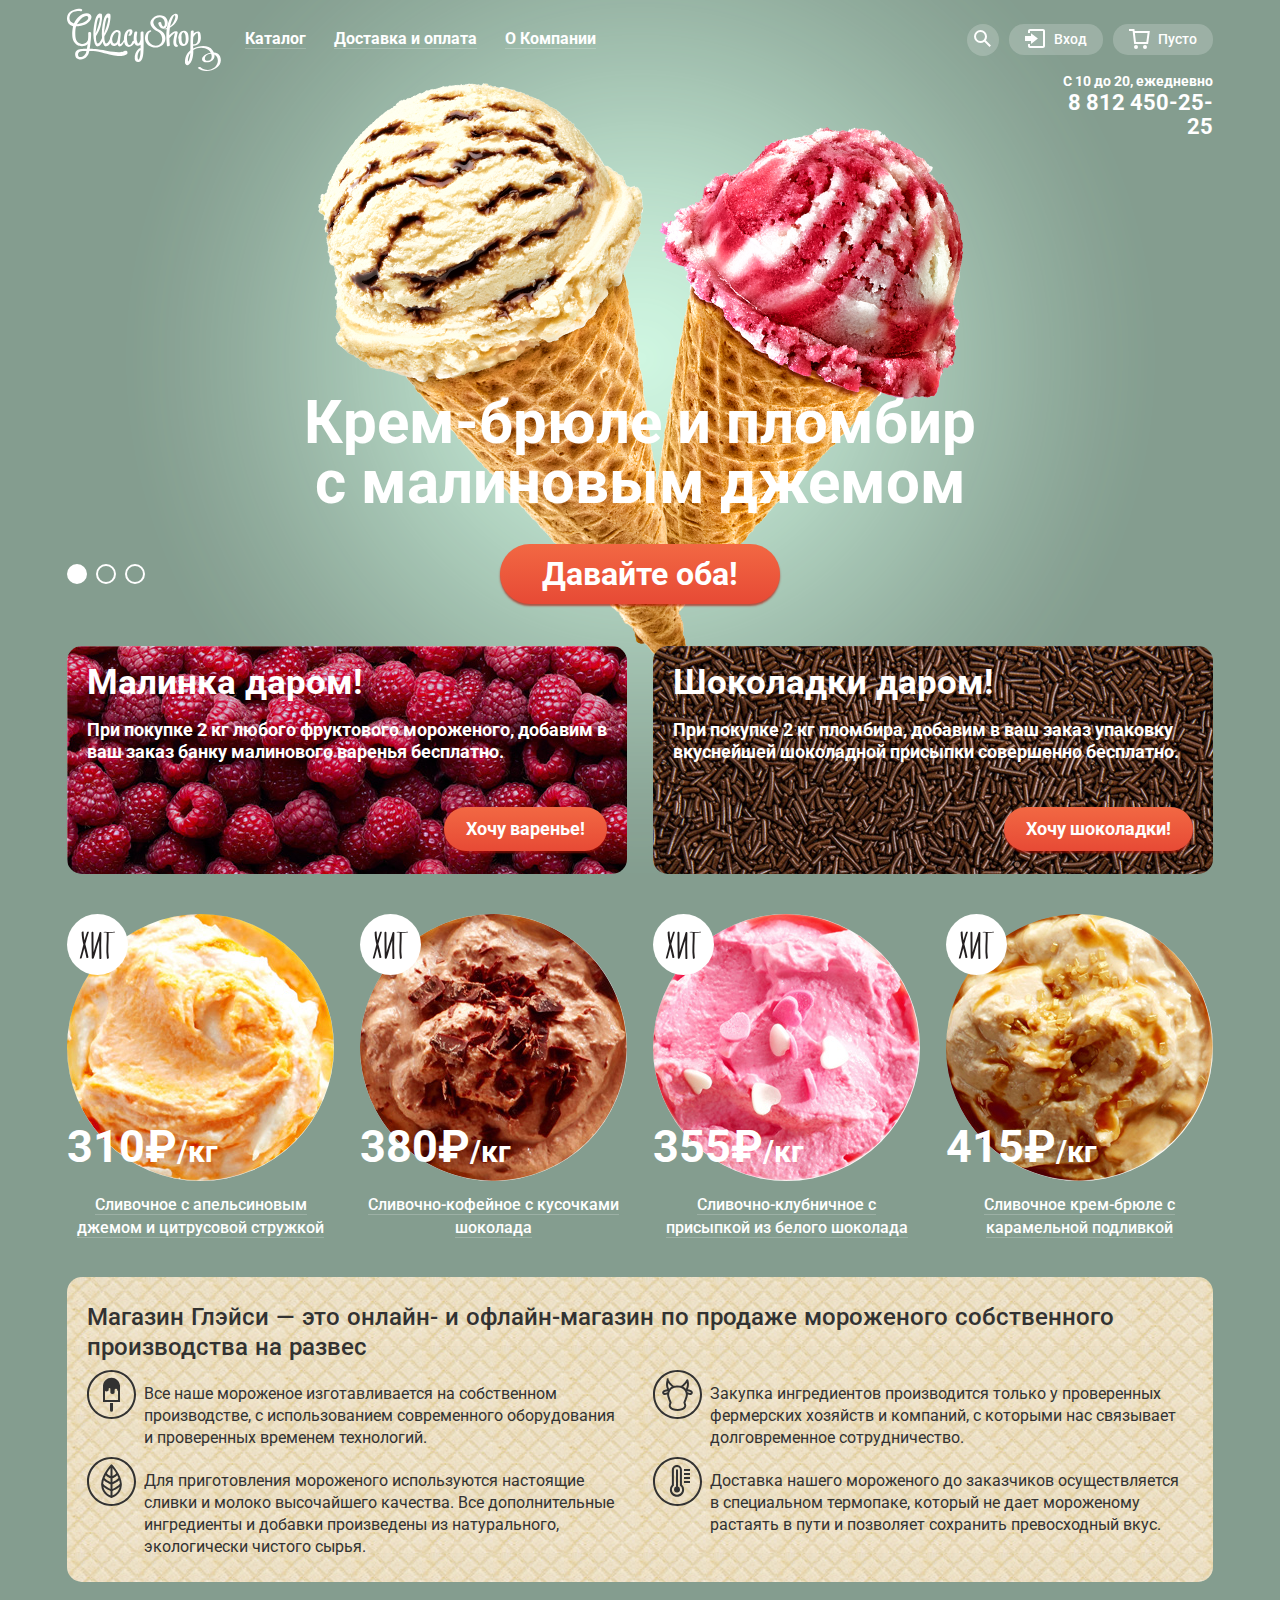
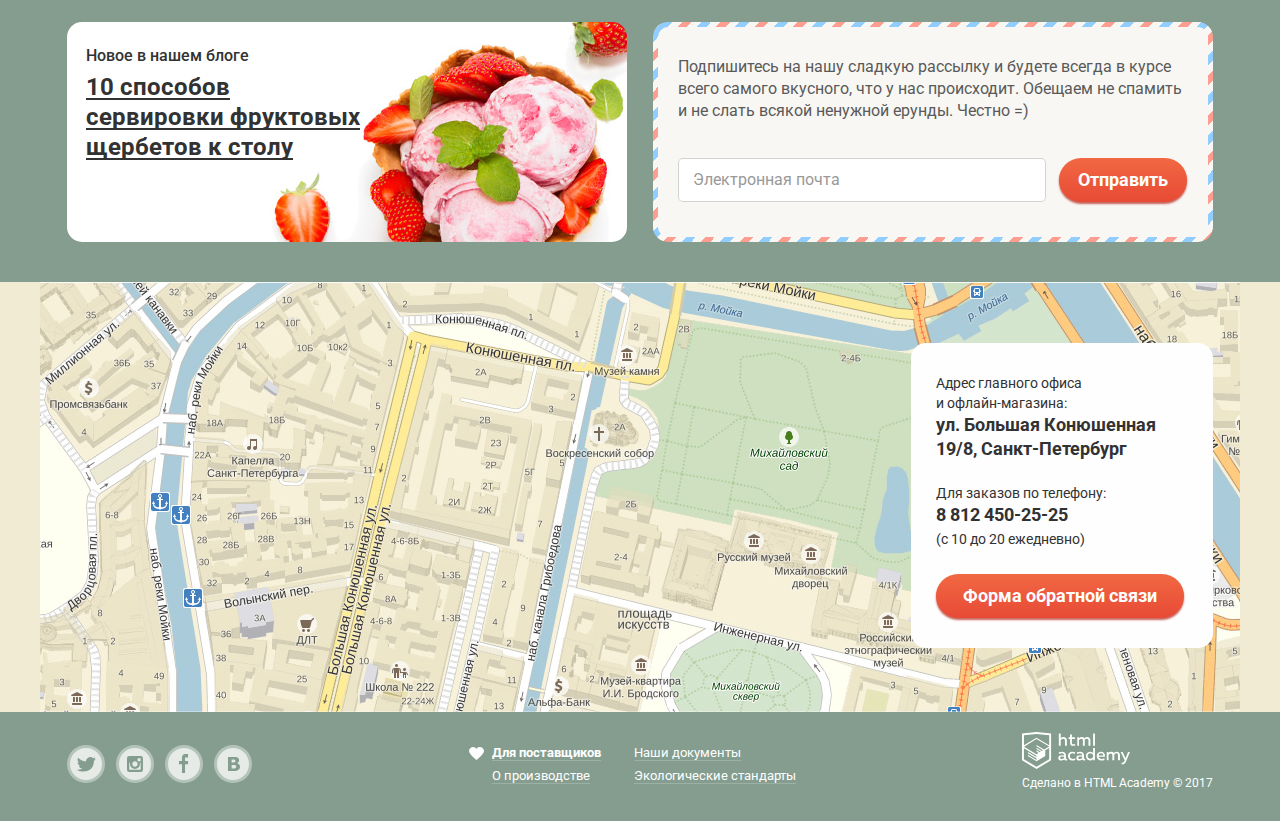
==== commit f423a9e8: "по замечаниям предзащиты" ====
--- a/index.html
+++ b/index.html
@@ -9,9 +9,9 @@
     <meta name="format-detection" content="telephone=no">
   </head>
   <body>
-    <input class="visually-hidden" type="radio" id="product-1" name="toggle" checked>
-    <input class="visually-hidden" type="radio" id="product-2" name="toggle">
-    <input class="visually-hidden" type="radio" id="product-3" name="toggle">
+    <input class="visually-hidden slide-1" type="radio" id="product-1" name="toggle" checked>
+    <input class="visually-hidden slide-2" type="radio" id="product-2" name="toggle">
+    <input class="visually-hidden slide-3" type="radio" id="product-3" name="toggle">
     <div class="site-wrapper">
       <div class="page-wrapper">
         <header class="main-header">
@@ -44,8 +44,8 @@
               <li class="menu-item"><a href="#">О Компании</a></li>
             </ul>
             <ul class="user-navigation">
-              <li class="search" tabindex="0">
-                <a><span class="visually-hidden">Поиск</span>
+              <li class="search">
+                <a href="#"><span class="visually-hidden">Поиск</span>
                 <svg xmlns="http://www.w3.org/2000/svg" xmlns:xlink="http://www.w3.org/1999/xlink" width="17" height="17" viewBox="0 0 17 17"><path d="M16.958 15.527L11.75 10.32A6.455 6.455 0 0 0 13 6.5 6.5 6.5 0 1 0 6.5 13a6.465 6.465 0 0 0 3.839-1.263l5.205 5.204 1.414-1.414zM6.5 11C4.019 11 2 8.981 2 6.5S4.019 2 6.5 2 11 4.019 11 6.5 8.981 11 6.5 11z"/></svg>
               </a>
               <div class="popup popup-search">
@@ -55,8 +55,8 @@
                 </form>
               </div>
             </li>
-            <li class="login" tabindex="0">
-              <a><svg xmlns="http://www.w3.org/2000/svg" xmlns:xlink="http://www.w3.org/1999/xlink" width="21" height="19" viewBox="0 0 21 19"><g><path d="M6 14.875L12.917 9.5 6 4.125v2.917H-.042v4.917H6z"/><path d="M18 0H5C3.9 0 3 .9 3 2v2h2V2h13v15H5v-2H3v2c0 1.1.9 2 2 2h13c1.1 0 2-.9 2-2V2c0-1.1-.9-2-2-2z"/></g></svg>Вход</a>
+            <li class="login">
+              <a href="#"><svg xmlns="http://www.w3.org/2000/svg" xmlns:xlink="http://www.w3.org/1999/xlink" width="21" height="19" viewBox="0 0 21 19"><g><path d="M6 14.875L12.917 9.5 6 4.125v2.917H-.042v4.917H6z"/><path d="M18 0H5C3.9 0 3 .9 3 2v2h2V2h13v15H5v-2H3v2c0 1.1.9 2 2 2h13c1.1 0 2-.9 2-2V2c0-1.1-.9-2-2-2z"/></g></svg>Вход</a>
               <div class="popup popup-login">
                 <h2 class="visually-hidden">Личный кабинет</h2>
                 <form class="login-form" action="https://echo.htmlacademy.ru" method="post">
@@ -119,18 +119,18 @@
       </section>
       <main>
         <h1 class="visually-hidden">Магазин мороженого "Gllacy Shop"</h1>
-        <div class="column-wrapper">
-          <section class="profit profit-raspberry">
+        <section class="column-wrapper">
+          <div class="profit profit-raspberry">
             <h2>Малинка даром!</h2>
             <p>При покупке 2 кг любого фруктового мороженого, добавим в ваш заказ банку малинового варенья бесплатно.</p>
             <a class="button profit-button" href="#">Хочу варенье!</a>
-          </section>
-          <section class="profit profit-chocolate">
+          </div>
+          <div class="profit profit-chocolate">
             <h2>Шоколадки даром!</h2>
             <p>При покупке 2 кг пломбира, добавим в ваш заказ упаковку вкуснейшей шоколадной присыпки совершенно бесплатно.</p>
             <a class="button profit-button" href="#">Хочу шоколадки!</a>
-          </section>
-        </div>
+          </div>
+        </section>
         <section class="catalog">
           <h2 class="visually-hidden">Популярное мороженое</h2>
           <ul class="catalog-list hit-list">
@@ -187,16 +187,16 @@
         <section class="features">
           <h2 class="features-title">Магазин Глэйси — это онлайн- и офлайн-магазин по продаже мороженого собственного производства на развес</h2>
           <ul class="features-list">
-            <li class="feature-item">
+            <li class="feature-item feature-technology">
               Все наше мороженое изготавливается на собственном производстве, с использованием современного оборудования и проверенных временем технологий.
             </li>
-            <li class="feature-item">
+            <li class="feature-item feature-providers">
               Закупка ингредиентов  производится только у проверенных фермерских хозяйств и компаний, с которыми нас связывает долговременное сотрудничество.
             </li>
-            <li class="feature-item">
+            <li class="feature-item feature-ingredients">
               Для приготовления мороженого используются настоящие сливки и молоко высочайшего качества. Все дополнительные ингредиенты и добавки произведены из натурального, экологически чистого сырья.
             </li>
-            <li class="feature-item">
+            <li class="feature-item feature-delivery">
               Доставка нашего мороженого до заказчиков осуществляется в специальном термопаке, который не дает мороженому растаять в пути и позволяет сохранить превосходный вкус.
             </li>
           </ul>
@@ -207,19 +207,17 @@
             <div class="news-link">
               <a href="#">10 способов сервировки фруктовых щербетов к столу</a>
             </div>
-          </article>          
+          </article>
           <section class="subscription">
             <h2 class="visually-hidden">Подписка</h2>
             <p class="subscription-description">Подпишитесь на нашу сладкую рассылку и будете всегда в курсе всего самого вкусного, что у нас происходит. Обещаем не спамить и не слать всякой ненужной ерунды. Честно =)
             </p>
             <form class="subscription-form" action="https://echo.htmlacademy.ru" method="post">
-              <div class="form-flex">
-                <label class="visually-hidden" for="subscription-email">Электронная почта</label>
-                <input class="subscription-form-email" id="subscription-email" type="email" name="subscription-email" placeholder="Электронная почта">
-                <button class="button subscription-button" type="submit" name="subscription-button">Отправить</button>
-              </div>
+              <label class="visually-hidden" for="subscription-email">Электронная почта</label>
+              <input class="subscription-form-email" id="subscription-email" type="email" name="subscription-email" placeholder="Электронная почта">
+              <button class="button subscription-button" type="submit" name="subscription-button">Отправить</button>
             </form>
-          </section>          
+          </section>
         </div>
       </main>
     </div>
@@ -245,7 +243,7 @@
             </span>
             (с&nbsp;10&nbsp;до&nbsp;20&nbsp;ежедневно)
           </p>
-          <a class="button feedback-call-button" href="#">Форма обратной связи</a>
+          <a class="button feedback-call-button" href="feedback.html">Форма обратной связи</a>
         </div>
         <div class="main-footer-social">
           <ul class="social-list">
--- a/css/style.min.css
+++ b/css/style.min.css
@@ -1 +1 @@
-@keyframes increase{0%{transform:scale(0)}to{transform:scale(1)}}@keyframes decrease{0%,to{transform:scale(1)}50%{transform:scale(.6)}}html{-webkit-box-sizing:border-box;box-sizing:border-box}*,::after,::before{box-sizing:inherit}body{margin:0;font-family:"Roboto",Arial,sans-serif;font-size:16px;line-height:22px;font-weight:400;color:#fff}a{text-decoration:none}img{max-width:100%;height:auto}.visually-hidden{position:absolute;width:1px;height:1px;margin:-1px;border:0;padding:0;white-space:nowrap;clip-path:inset(100%);clip:rect(0 0 0 0);overflow:hidden}.site-wrapper{background-color:#849d8f;background-image:url(../img/slider-item1.png);background-repeat:no-repeat;background-position:top center;transition:background-image .5s ease,background-color .5s ease}.site-wrapper::after,.site-wrapper::before{content:"";visibility:hidden}.site-wrapper::before{background-image:url(../img/slider-item2.png)}.site-wrapper::after{background-image:url(../img/slider-item3.png)}.noimage{background-image:none}.page-wrapper{width:1200px;margin:0 auto;padding:0 27px}.button{display:inline-block;vertical-align:middle;font-size:18px;line-height:24px;font-weight:700;text-align:center;color:#fefefe;background:#f26843;background-image:linear-gradient(180deg,#f26843 0%,#e74a35 100%);border-radius:22px;border:0;box-shadow:0 2px 2px 0 rgba(172,16,0,.64);cursor:pointer}.button:focus,.button:hover{background-image:linear-gradient(180deg,#f58669 0%,#ec6f5e 100%);box-shadow:0 2px 2px 0 #ac1000;outline:0}.button:active{background-image:linear-gradient(180deg,#d74632 0%,#e1613e 100%);box-shadow:inset 0 2px 2px 0 #ac1000}.main-header,.main-navigation{position:relative}.main-navigation{display:flex;padding-top:8px}.main-heder-logo{width:154;height:64}.site-navigation{display:flex;flex-wrap:wrap;width:380px;margin-left:10px}.site-navigation,.submenu{z-index:4;padding:0;list-style:none}.menu-item>a{display:block;margin:6px 14px;vertical-align:middle;color:#fff;line-height:18px;font-weight:700;border-bottom:1px solid rgba(255,255,255,.2)}.menu-item>a:focus,.menu-item>a:hover{color:#323232;margin:0;padding:6px 14px;background-color:#f7f6f3;border-radius:15px;outline:0}.menu-item>a[href]:active{color:#323232;margin:0;padding:7px 14px;background-color:#f7f6f3;border-radius:15px;box-shadow:inset 0 2px 1px 0 rgba(105,105,105,.4)}.menu-item .site-navigation-current{margin:0;padding:7px 14px;color:#fff;border-radius:15px;background-color:#d07058}.menu-item{position:relative}.menu-item:focus .submenu,.menu-item:hover .submenu,.submenu:hover{display:block;outline:0}.submenu{display:none;position:absolute;top:37px;left:-7px;border-radius:5px;background-color:#f8f7f4;box-shadow:0 20px 20px 0 rgba(0,0,0,.4);overflow:hidden}.submenu-item a{display:block;margin:0;padding:8px 22px;white-space:nowrap;font-size:14px;line-height:16px;font-weight:400;color:#323232}.submenu-item:last-child a{padding-bottom:11px}.submenu-item-new a{padding-top:10px;padding-bottom:12px;font-weight:700}.submenu::after{content:"";position:absolute;top:36px;left:6px;width:128px;height:1px;background-color:#d1d0ce}.submenu-item-current a{pointer-events:none;color:#fff;background-color:#d07058}.submenu-item a:focus,.submenu-item a:hover{background-color:#fbded7;outline:0}.submenu-item a:active{background-color:#f6b5a5}.user-navigation{display:flex;justify-content:middle;flex-wrap:wrap;margin-left:auto;padding:0;list-style:none}.basket>a,.login>a,.search>a{display:flex;padding:7px 16px 8px 45px;margin-left:10px;font-size:14px;line-height:16px;font-weight:500;color:#fff;background-color:rgba(255,255,255,.2);border-radius:15px}.user-navigation a:focus,.user-navigation a:hover{color:#323232;background-color:#f8f7f4;outline:0}.basket a,.login,.login a,.search,.search a{position:relative}.search a{align-items:center;justify-content:center;padding:0;width:32px;height:32px;border-radius:50%}.search svg{position:absolute;top:6px;left:7px;fill:#fff}.basket-empty svg,.login svg{position:absolute;top:5px;left:16px;fill:#fff}.basket-empty a:focus svg,.basket-empty a:hover svg,.login a:focus svg,.login a:hover svg,.search a:focus svg,.search a:hover svg{fill:#000}.basket-notempty a{color:#323232;background-color:#f8f7f4}.basket-notempty svg{position:absolute;top:6px;left:15px}.popup{display:none;z-index:4}.popup-basket,.popup-login,.popup-search{position:absolute;top:36px;right:0;background-color:#f8f7f4;border-radius:5px;box-shadow:0 20px 20px 0 rgba(0,0,0,.4)}.popup-basket{top:60px}.search-form input{margin:20px 15px;width:310px;padding:14px;font-size:14px;color:#323232;font-weight:700;border:0;border-radius:5px;box-shadow:inset 0 0 0 1px #d3d3d2}.popup input::-webkit-input-placeholder{color:#999;font-weight:400}.popup input:-ms-input-placeholder,.popup input::-ms-input-placeholder{color:#999;font-weight:400}.popup input::placeholder{color:#999;font-weight:400}.popup input:hover{font-weight:400;box-shadow:inset 0 0 0 2px #c7c6c5}.popup input:focus{font-weight:400;box-shadow:inset 0 0 0 2px #8fbdec;outline:0}.login-form{display:flex;flex-wrap:wrap;justify-content:space-between;padding:20px 18px 20px 20px}.login-field{margin:0}.login-field input{margin-bottom:17px;width:241px;padding:15px 14px;font-size:14px;color:#323232;font-weight:700;border:0;border-radius:5px;box-shadow:inset 0 0 0 1px #d3d3d2}.login-form button{padding:10px 25px;height:45px}.login-links{display:flex;flex-direction:column;width:120px}.login-links a{font-size:13px;line-height:24px;color:#323232;-webkit-text-decoration:underline #adacaa;text-decoration:underline #adacaa}.login-links a:focus,.login-links a:hover{color:#e84d37;-webkit-text-decoration:underline rgba(232,77,55,.3);text-decoration:underline rgba(232,77,55,.3);outline:0}.basket:focus .popup-basket,.basket:hover .popup-basket,.login:focus .popup-login,.login:hover .popup-login,.popup-basket:hover,.popup-login:hover,.popup-search:hover,.search:focus .popup-search,.search:hover .popup-search{display:block}.popup-basket{padding:2px 15px}.basket-table{padding:10px 0;margin-bottom:13px;font-size:13px;line-height:16px;color:#323232;border-bottom:1px solid #cacac7}.basket-table tr{text-align:center;vertical-align:middle}.basket-table td{padding:7px 0}.column-1{position:relative;width:12px}.column-2{width:57px}.column-3{width:220px;text-align:left}.column-4{width:145px}.row-2 .column-3{vertical-align:bottom}.column-5{width:65px;text-align:left}.button-delete{position:relative;width:12px;height:12px;font-size:0;background-color:transparent;border:0;cursor:pointer}.button-delete::after,.button-delete::before{content:"";position:absolute;top:0;left:3px;width:15px;height:1px;background-color:#000}.button-delete::before{transform:rotate(45deg)}.button-delete::after{transform:rotate(-45deg)}.basket-price{color:#999}.total-price{margin:0 0 14px;font-size:15px;line-height:18px;font-weight:700;color:#323232;text-align:right}.order-button{float:right;padding:10px 15px;margin-bottom:20px}.contacts{position:absolute;top:73px;right:0;margin:0;width:167px;font-size:14px;line-height:16px;font-weight:700;text-align:right;color:#fff}.contacts a{display:block;padding-top:2px;font-size:22px;line-height:24px;color:#fff}.slider{position:relative;padding-top:315px;text-align:center;color:#fff}.slider-list{margin:0;padding:0;list-style:none}.slide{display:none}.slide-title{width:700px;margin:0 auto 31px;font-size:60px;line-height:60px;font-weight:700}.slide-button{padding:8px 42px;font-size:32px;line-height:44px;font-weight:700;color:#fff;vertical-align:top;border-radius:50px}.slider-controls label{display:inline-block;vertical-align:top;width:20px;height:20px;margin-right:9px;background-color:transparent;border:2px solid #fff;border-radius:50%;cursor:pointer}.slider-controls label:hover{background-color:rgba(255,255,255,.4)}.slider-controls label:active{background-color:#fff}#product-1:checked~.site-wrapper{background-color:#849d8f;background-image:url(../img/slider-item1.png)}#product-2:checked~.site-wrapper{background-color:#8996a6;background-image:url(../img/slider-item2.png)}#product-3:checked~.site-wrapper{background-color:#9d8b84;background-image:url(../img/slider-item3.png)}#product-1:checked~.site-wrapper #slide1,#product-2:checked~.site-wrapper #slide2,#product-3:checked~.site-wrapper #slide3{display:block}#product-1:checked~.site-wrapper label[for=product-1],#product-2:checked~.site-wrapper label[for=product-2],#product-3:checked~.site-wrapper label[for=product-3]{background-color:#fff}.slider-controls{position:absolute;z-index:20;bottom:18px;left:0;font-size:0}.profit{margin-top:42px;margin-bottom:20px;padding:16px 20px 23px;width:560px;border-radius:15px}.profit-raspberry{background:#b50012 url(../img/bg-berry.jpg) no-repeat 0 0}.profit-chocolate{background:#341808 url(../img/bg-choco.jpg) no-repeat 0 0}.profit h2,.profit p{margin:0 0 16px;font-size:35px;line-height:41px;font-weight:700}.profit p{margin:0 0 44px;font-size:18px;line-height:22px}.profit-button{float:right;padding:10px 22px}.features{margin-bottom:40px;padding:25px 30px 24px 20px;color:#323232;background-color:#ede1c5;background-image:url(../img/wafel.jpg);background-repeat:repeat;border-radius:15px}.features-list{display:flex;justify-content:space-between;flex-wrap:wrap;margin:0;padding:0;list-style:none}.features-title{margin:0;font-size:24px;line-height:30px;font-weight:500;word-spacing:1px}.feature-item{position:relative;padding-top:21px;padding-left:57px}.feature-item:nth-child(odd){width:535px}.feature-item:nth-child(even){width:530px}.feature-item:nth-child(1){background:url(../img/icecream-icon.svg) no-repeat 0 8px}.feature-item:nth-child(2){background:url(../img/cow.svg) no-repeat 0 8px}.feature-item:nth-child(3){background:url(../img/leaf.svg) no-repeat 0 8px}.feature-item:nth-child(4){background:url(../img/thermometer.svg) no-repeat 0 8px}.column-wrapper{display:flex;justify-content:space-between;flex-wrap:wrap;padding-bottom:20px}.news{width:560px;margin-bottom:20px;padding-top:23px;padding-left:19px;min-height:220px;color:#323232;background-color:#fff;background-image:url(../img/strawberry-big.jpg);background-repeat:no-repeat;background-size:cover;border-radius:15px}.news-title{margin:0 0 5px;font-size:16px;line-height:22px;font-weight:500;color:#323232}.news-link{display:block;position:relative;width:285px}.news-link a{font-size:24px;line-height:30px;font-weight:700;color:#323232;background-image:linear-gradient(#323232,#323232);background-size:100% 2px;background-position:left 25px;background-repeat:repeat-x}.subscription{position:relative;z-index:0;width:560px;margin-bottom:20px;padding:34px 26px 16px 25px;background-color:#f8f7f4;background-image:repeating-linear-gradient(134deg,#f8f7f4 0,#f8f7f4 7px,#92cdff 7px,#92cdff 14px,#f8f7f4 14px,#f8f7f4 21px,#fe9e90 21px,#fe9e90 27.7px);border-radius:15px}.subscription::before{content:"";position:absolute;top:5px;left:5px;z-index:-1;width:calc(100% - 10px);height:calc(100% - 10px);background-color:#f8f7f4;border-radius:10px}.subscription p{z-index:1;margin:0 0 36px;color:#5a5a5a}.form-flex{display:flex;flex-wrap:wrap;justify-content:space-between;margin-bottom:20px}.subscription-form-email{padding:10px 15px;width:368px;color:#323232;font-weight:700;background-color:#fff;border:0;border-radius:5px;box-shadow:inset 0 0 0 1px #d3d3d2}.subscription-form-email::-webkit-input-placeholder{font-weight:400;color:#999}.subscription-form-email:-ms-input-placeholder,.subscription-form-email::-ms-input-placeholder{font-weight:400;color:#999}.subscription-form-email::placeholder{font-weight:400;color:#999}.subscription-form-email:hover{font-weight:400;color:#c7c6c5;box-shadow:inset 0 0 0 2px #c7c6c5}.subscription-form-email:focus{font-weight:400;color:#c7c6c5;box-shadow:inset 0 0 0 2px #8fbdec;outline:0}.subscription-button{padding:10px 19px;font-size:18px;line-height:24px}.breadcrumbs{display:flex;justify-content:flex-start;flex-wrap:wrap;padding:0;margin:20px 0 14px;font-size:14px;line-height:16px;color:#fff;list-style:none}.breadcrumbs li{position:relative;margin-right:22px}.breadcrumbs li:last-child{margin-right:0}.breadcrumbs li::after{content:"»";position:absolute;top:0;right:-15px}.breadcrumbs-current::after{display:none}.breadcrumbs a{color:#fff;border-bottom:1px solid rgba(255,255,255,.2)}.additional-navigation a:focus,.additional-navigation a:hover,.breadcrumbs a:focus,.breadcrumbs a:hover,.catalog-item a:focus,.catalog-item a:hover{color:#ffbc9e;border-bottom:1px solid rgba(255,188,158,.3);outline:0}.page-title{margin:0 0 33px;letter-spacing:2px}.filter{display:flex;flex-wrap:wrap;justify-content:space-between;align-items:flex-end;margin-bottom:25px;width:860px}.filter-field{margin-bottom:15px}.filter-title{padding-left:16px;padding-bottom:5px;font-size:14px;line-height:16px;font-weight:500;color:#fff}.input-field{margin:0;padding:9px 15px;font-size:16px;line-height:18px;font-weight:500;color:#fff;background-color:rgba(255,255,255,.2);border-radius:20px}.filter-select{width:193px;position:relative}.filter-select select{font-size:16px;line-height:18px;font-weight:500;color:#fff;background:0 0;background-image:url(../img/select-arrow.svg);background-repeat:no-repeat;background-position:153px center;background-size:10px 6px;appearance:none;-moz-appearance:none;-webkit-appearance:none;border:0;cursor:pointer}.filter-select select::-ms-expand{display:none}.filter-select select:focus,.filter-select select:focus~svg,.filter-select select:hover,.filter-select select:hover~svg{color:#323232;fill:#000;outline:0;background-image:url(../img/select-arrow-black.svg)}.filter-select:hover::after{border-top-color:#000}.filter-range{display:flex;flex-wrap:wrap;width:220px;align-items:baseline}.price-controls input{padding-left:3px;padding-bottom:5px;width:30px;font-size:14px;line-height:16px;font-weight:500;color:#fff;background:0 0;border:0}.range-controls{position:relative;padding-top:16px;padding-bottom:16px;padding-left:23px;width:220px}.range-controls .scale{position:relative;width:176px;height:4px;background-color:rgba(255,255,255,.5)}.range-controls .bar{position:absolute;top:0;left:25px;width:100px;height:4px;background:#fff}.range-toggle{position:absolute;top:8px;width:20px;height:20px;background-color:#ababab;border:8px solid #fff;border-radius:50%;cursor:pointer}.range-toggle:focus,.range-toggle:hover{width:22px;height:22px;outline:0}.range-toggle-min{left:35px}.range-toggle-max{left:133px}.filter-field ul{display:flex;justify-content:flex-start;margin:0;list-style:none}.filter-radio-option{padding-left:31px;padding-right:21px}.filter-checkbox-option:last-child,.filter-radio-option:last-child{padding-right:0}.filter-checkbox-option label,.filter-radio-option label{position:relative;cursor:pointer}.filter-input-radio+label::before{content:"";position:absolute;left:-33px;top:-2px;width:22px;height:22px;border:3px solid #fff;border-radius:50%;opacity:.8}.filter-input-radio:checked+label::after{content:"";position:absolute;left:-26px;top:5px;width:8px;height:8px;background-color:#fff;border-radius:50%;opacity:.8}.filter-input-radio+label:focus::before,.filter-input-radio+label:hover::before,.filter-input-radio:checked+label:focus::after,.filter-input-radio:checked+label:hover::after{opacity:1}.filter-input-radio:checked:disabled+label::after,.filter-input-radio:disabled+label::before{opacity:.4}.filter-checkbox-option{padding-left:33px;padding-right:21px}.filter-input-checkbox+label::before{content:"";position:absolute;left:-33px;top:0;width:26px;height:23px;background:url(../img/checkbox-off.svg) no-repeat;background-size:20px 20px;opacity:.8}.filter-input-checkbox:checked+label::before{background:url(../img/checkbox-on.svg) no-repeat;background-size:24px 23px;opacity:.8}.filter-input-checkbox+label:focus::before,.filter-input-checkbox+label:hover::before,.filter-input-checkbox:checked+label:focus::before,.filter-input-checkbox:checked+label:hover::before{opacity:1}.filter-input-checkbox:checked:disabled+label::before,.filter-input-checkbox:disabled+label::before{opacity:.4}.filter-button{padding:7px 28px;font-size:16px;line-height:18px;font-weight:500;color:#fff;background-color:rgba(255,255,255,.2);border:2px solid #fff;border-radius:25px;cursor:pointer}.filter-button:focus,.filter-button:hover{color:#323232;background-color:#fbfcfb;outline:0}.filter-button:active{color:#323232;background-color:#eaeaea;padding:10px 30px;border:0;box-shadow:inset 0 2px 1px 0 #6a6b6a}.catalog-list{display:flex;flex-wrap:wrap;margin:0 0 42px;padding:0;list-style:none}.hit-list{margin-bottom:0}.hit-item::after{content:"";position:absolute;top:0;left:0;z-index:4;width:61px;height:61px;background:#fff url(../img/hit.svg) no-repeat 0 0;border-radius:50%}.catalog-item{display:flex;flex-direction:column;position:relative;width:267px;color:#fff}.catalog-item-title{z-index:2;padding:0 5px;text-align:center;margin:19px 0 38px;order:1}.hit-item h3{margin-bottom:38px}.catalog-item:not(:nth-child(4n)){margin-right:26px}.catalog-item .button{display:none;position:absolute;top:335px;left:32px;z-index:2;padding:10px 15px}.catalog-item-title a{font-size:16px;line-height:22px;font-weight:500;color:#fff;border-bottom:1px solid rgba(255,255,255,.2)}.catalog-item-image{z-index:2;margin:0}.catalog-item-image img{border-radius:50%}.catalog-item-price{z-index:2;margin:-63px 0 0;font-size:45px;line-height:45px;font-weight:700}.catalog-item-price span{font-size:30px}.catalog-item:focus,.catalog-item:hover{z-index:3}.catalog-item .button:focus,.catalog-item .button:hover{color:#fff}.catalog-item::before{display:none;content:"";position:absolute;top:-7px;left:-14px;z-index:1;width:293px;height:405px;background-color:rgba(255,255,255,.2);border-radius:5px;box-shadow:0 20px 20px 0 rgba(0,0,0,.4)}.catalog-item:hover::before{display:block}.catalog-item:hover .button{display:inline-block;vertical-align:middle}.pagination-list{display:flex;flex-wrap:wrap;justify-content:flex-end;padding:0;margin:0 0 23px;list-style:none}.pagination-item{margin-right:3px;text-align:center}.pagination-item:last-child{margin-right:0}.pagination-item a,.pagination-item-next a{display:inline-block;vertical-align:middle;height:26px}.pagination-item a{padding-top:5px;font-size:16px;line-height:18px;font-weight:500;color:#fff;border-radius:50%;width:26px}.pagination-item-next a{width:20px}.pagination-item a[href]:focus,.pagination-item a[href]:hover{background-color:rgba(255,255,255,.2);border-radius:50%}.pagination-item a[href]:active,.pagination-item-current a{color:#323232;background-color:#fff}.map,.next,.prev{position:relative}.next::before,.prev::before{content:"";position:absolute;top:8px;left:9px;width:9px;height:9px;border:1px solid #fff;border-right:none;border-bottom:none}.prev::before{transform:rotate(-45deg)}.next::before{transform:rotate(135deg)}.pagination-item .disabled{opacity:.2}.map{width:100%;height:430px;text-align:center;background-color:#f2ebd3}.map iframe{position:absolute;width:100%;height:100%;border:0;left:0}.main-footer{position:relative;display:flex;align-items:center;padding-top:20px;padding-bottom:29px}.footer-catalog{border-top:1px solid rgba(255,255,255,.3)}.map-contacts{position:absolute;top:-369px;right:0;padding:30px 25px;width:302px;font-size:14px;line-height:20px;color:#323232;background-color:#fefefe;border-radius:15px}.contacts-address,.feedback-form p{margin:0 0 20px}.contacts-phone{margin:0 0 25px}.contacts-details{display:block;margin:0;padding-bottom:2px;font-size:18px;line-height:24px;font-weight:700}.contacts-details a{color:#323232}.feedback-call-button{padding:10px 27px;text-align:center}.social-list{display:flex;align-items:center;flex-wrap:wrap;margin:0;padding:10px 0 0;list-style:none}.social-list li:not(:last-child){margin-right:11px}.social-link{display:flex;align-items:center;width:38px;height:38px;opacity:.8;border:4px solid rgba(255,255,255,.5);border-radius:50%}.social-link-tw{background:url(../img/twitter.svg) no-repeat 50% 50%}.social-link-inst{background:url(../img/instagram.svg) no-repeat 50% 50%}.social-link-fb{background:url(../img/fb.svg) no-repeat 50% 50%}.social-link-vk{background:url(../img/vk.svg) no-repeat 50% 50%}.social-link:focus,.social-link:hover{opacity:1;outline:0}.social-link:active{opacity:.8;border:4px solid rgba(255,255,255,.8)}.additional-navigation{width:337px;margin:0 auto;padding-top:5px}.additional-navigation-list{position:relative;display:flex;flex-wrap:wrap;padding:0;margin:0;list-style:none}.additional-navigation-list li{padding-left:23px}.additional-navigation-list li:nth-child(odd){width:142px}.additional-navigation a{white-space:nowrap;font-size:13px;line-height:22px;color:#fff;border-bottom:1px solid rgba(255,255,255,.2)}.provider svg{position:absolute;top:6px;left:0;fill:#fff}.provider a:focus svg,.provider a:hover svg{fill:#ffbc9e}.provider a{font-weight:700}.footer-copyright{margin:0;font-size:12px;line-height:18px;color:#fff}.htmlacademy-logo{display:block}.copyright-link{color:#fff}.copyright-link:focus,.copyright-link:hover{color:#ffbc9e;border-bottom:1px solid rgba(255,188,158,.3);outline:0}.overlay{display:none;position:fixed;top:0;left:0;z-index:7;width:100%;height:100%;background-color:rgba(0,0,0,.3)}.overlay-show{display:block}.modal{display:none;position:fixed;top:50%;left:50%;z-index:8;color:#000;background-color:#f8f7f4}.modal-feedback{width:480px;margin-top:-220px;margin-left:-240px;padding:15px 25px;border-radius:10px}.modal-show{display:block;animation:increase .4s}.modal-error{animation:decrease .7s}.modal-close{position:absolute;top:15px;right:15px;width:20px;height:20px;font-size:0;background:url(../img/cross-big.svg) no-repeat 50% 50%;border:0;cursor:pointer}.modal-title{margin:0 0 17px;font-size:24px;line-height:28px;font-weight:500;color:#323232}.feedback-form p:last-child{margin-bottom:15px}.feedback-field,.feedback-form-comment{padding:10px 15px;color:#323232;font-weight:700;border:0;border-radius:5px;box-shadow:inset 0 0 0 1px #d3d3d2}.feedback-field{width:265px}.feedback-form-comment{width:100%;height:155px;line-height:24px}.feedback-field::-webkit-input-placeholder,.feedback-form-comment::-webkit-input-placeholder{font-weight:400;color:#999}.feedback-field:-ms-input-placeholder,.feedback-field::-ms-input-placeholder,.feedback-form-comment:-ms-input-placeholder,.feedback-form-comment::-ms-input-placeholder{font-weight:400;color:#999}.feedback-field::placeholder,.feedback-form-comment::placeholder{font-weight:400;color:#999}.feedback-field:hover,.feedback-form-comment:hover{font-weight:400;box-shadow:inset 0 0 0 2px #c7c6c5}.feedback-field:focus,.feedback-form-comment:focus{font-weight:400;box-shadow:inset 0 0 0 2px #8fbdec;outline:0}.feedback-button{margin-bottom:10px;padding:10px 25px;float:right}+@keyframes increase{0%{transform:scale(0)}to{transform:scale(1)}}@keyframes decrease{0%,to{transform:scale(1)}50%{transform:scale(.6)}}html{-webkit-box-sizing:border-box;box-sizing:border-box}*,::after,::before{box-sizing:inherit}body{margin:0;min-width:1200px;font-family:"Roboto",Arial,sans-serif;font-size:16px;line-height:22px;font-weight:400;color:#fff}a{text-decoration:none}img{max-width:100%;height:auto}.visually-hidden{position:absolute;width:1px;height:1px;margin:-1px;border:0;padding:0;white-space:nowrap;clip-path:inset(100%);clip:rect(0 0 0 0);overflow:hidden}.site-wrapper{background-color:#849d8f;background-image:url(../img/slider-item1.png);background-repeat:no-repeat;background-position:top center;transition:background-image .5s ease,background-color .5s ease}.site-wrapper::after,.site-wrapper::before{content:"";visibility:hidden}.site-wrapper::before{background-image:url(../img/slider-item2.png)}.site-wrapper::after{background-image:url(../img/slider-item3.png)}.inner-site-wrapper{background-color:#849d8f;background-image:linear-gradient(180deg,rgba(255,255,255,.2) 0,transparent 650px)}.page-wrapper{width:1200px;margin:0 auto;padding:0 27px}.button{display:inline-block;vertical-align:middle;font-size:18px;line-height:24px;font-weight:700;text-align:center;color:#fefefe;background:#f26843;background-image:linear-gradient(180deg,#f26843 0%,#e74a35 100%);border-radius:22px;border:0;box-shadow:0 2px 2px 0 rgba(172,16,0,.64);cursor:pointer}.button:focus,.button:hover{background-image:linear-gradient(180deg,#f58669 0%,#ec6f5e 100%);box-shadow:0 2px 2px 0 #ac1000;outline:0}.button:active{background-image:linear-gradient(180deg,#d74632 0%,#e1613e 100%);box-shadow:inset 0 2px 2px 0 #ac1000}.main-header,.main-navigation{position:relative}.main-navigation{display:flex;padding-top:8px}.main-heder-logo{width:154;height:64}.site-navigation{display:flex;flex-wrap:wrap;width:400px;margin-left:10px}.site-navigation,.submenu{z-index:4;padding:0;list-style:none}.menu-item>a{display:block;margin:6px 14px;vertical-align:middle;color:#fff;line-height:18px;font-weight:700;border-bottom:1px solid rgba(255,255,255,.2)}.menu-item>a:focus,.menu-item>a:hover{color:#323232;margin:0;padding:6px 14px;background-color:#f7f6f3;border-radius:15px;outline:0}.menu-item>a[href]:active{color:#323232;margin:0;padding:7px 14px;background-color:#f7f6f3;border-radius:15px;box-shadow:inset 0 2px 1px 0 rgba(105,105,105,.4)}.menu-item .site-navigation-current{margin:0;padding:7px 14px;color:#fff;border-radius:15px;background-color:#d07058}.menu-item{position:relative}.menu-item:focus .submenu,.menu-item:hover .submenu,.submenu:hover{display:block;outline:0}.submenu{display:none;position:absolute;top:37px;left:-7px;border-radius:5px;background-color:#f8f7f4;box-shadow:0 20px 20px 0 rgba(0,0,0,.4);overflow:hidden}.submenu-item a{display:block;margin:0;padding:8px 22px;white-space:nowrap;font-size:14px;line-height:16px;font-weight:400;color:#323232}.submenu-item:last-child a{padding-bottom:11px}.submenu-item-new a{padding-top:10px;padding-bottom:12px;font-weight:700}.submenu::after{content:"";position:absolute;top:36px;left:6px;width:128px;height:1px;background-color:#d1d0ce}.submenu-item-current a{pointer-events:none;color:#fff;background-color:#d07058}.submenu-item a:focus,.submenu-item a:hover{background-color:#fbded7;outline:0}.submenu-item a:active{background-color:#f6b5a5}.user-navigation{display:flex;justify-content:middle;flex-wrap:wrap;margin-left:auto;padding:0;list-style:none}.basket>a,.login>a,.search>a{display:flex;padding:7px 16px 8px 45px;margin-left:10px;font-size:14px;line-height:16px;font-weight:500;color:#fff;background-color:rgba(255,255,255,.2);border-radius:15px}.user-navigation a:focus,.user-navigation a:hover{color:#323232;background-color:#f8f7f4;outline:0}.basket a,.login,.login a,.search,.search a{position:relative}.search a{align-items:center;justify-content:center;padding:0;width:32px;height:32px;border-radius:50%}.search svg{position:absolute;top:6px;left:7px;fill:#fff}.basket-empty svg,.login svg{position:absolute;top:5px;left:16px;fill:#fff}.basket-empty a:focus svg,.basket-empty a:hover svg,.login a:focus svg,.login a:hover svg,.search a:focus svg,.search a:hover svg{fill:#000}.basket-notempty a{color:#323232;background-color:#f8f7f4}.basket-notempty svg{position:absolute;top:6px;left:15px}.popup{display:none;z-index:4}.popup-login,.popup-search{top:36px}.popup-basket,.popup-login,.popup-search{position:absolute;right:0;background-color:#f8f7f4;border-radius:5px;box-shadow:0 20px 20px 0 rgba(0,0,0,.4)}.popup-login{width:280px}.popup-basket{top:60px}.search-form input{margin:20px 15px;width:310px;padding:14px;font-size:14px;color:#323232;font-weight:700;border:0;border-radius:5px;box-shadow:inset 0 0 0 1px #d3d3d2}.popup input::-webkit-input-placeholder{color:#999;font-weight:400}.popup input::-moz-input-placeholder{color:#999;font-weight:400}.popup input:-ms-input-placeholder{color:#999;font-weight:400}.popup input::placeholder{color:#999;font-weight:400}.popup input:hover{font-weight:400;box-shadow:inset 0 0 0 2px #c7c6c5}.popup input:focus{font-weight:400;box-shadow:inset 0 0 0 2px #8fbdec;outline:0}.login-form{display:flex;flex-wrap:wrap;justify-content:space-between;padding:20px 18px 20px 20px}.login-field{margin:0}.login-field input{margin-bottom:17px;width:241px;padding:15px 14px;font-size:14px;color:#323232;font-weight:700;border:0;border-radius:5px;box-shadow:inset 0 0 0 1px #d3d3d2}.login-form button{padding:10px 25px;height:45px}.login-links{display:flex;flex-direction:column;width:120px}.login-links a{font-size:13px;line-height:24px;color:#323232;-webkit-text-decoration:underline #adacaa;text-decoration:underline #adacaa}.login-links a:focus,.login-links a:hover{color:#e84d37;-webkit-text-decoration:underline rgba(232,77,55,.3);text-decoration:underline rgba(232,77,55,.3);outline:0}.basket:focus .popup-basket,.basket:hover .popup-basket,.login:focus .popup-login,.login:hover .popup-login,.popup-basket:hover,.popup-login:hover,.popup-search:hover,.search:focus .popup-search,.search:hover .popup-search{display:block}.popup-basket{padding:2px 15px}.basket-table{padding:10px 0;margin-bottom:13px;font-size:13px;line-height:16px;color:#323232;border-bottom:1px solid #cacac7}.basket-table tr{text-align:center;vertical-align:middle}.basket-table td{padding:7px 0}.column-1{position:relative;width:12px}.column-2{width:57px}.column-3{width:220px;text-align:left}.column-4{width:145px}.row-2 .column-3{vertical-align:bottom}.column-5{width:65px;text-align:left}.button-delete{position:relative;width:12px;height:12px;font-size:0;background-color:transparent;border:0;cursor:pointer}.button-delete::after,.button-delete::before{content:"";position:absolute;top:0;left:3px;width:15px;height:1px;background-color:#000}.button-delete::before{transform:rotate(45deg)}.button-delete::after{transform:rotate(-45deg)}.basket-price{color:#999}.total-price{margin:0 0 14px;font-size:15px;line-height:18px;font-weight:700;color:#323232;text-align:right}.order-button{float:right;padding:10px 15px;margin-bottom:20px}.contacts{position:absolute;top:73px;right:0;margin:0;width:167px;font-size:14px;line-height:16px;font-weight:700;text-align:right;color:#fff}.contacts a{display:block;padding-top:2px;font-size:22px;line-height:24px;color:#fff}.slider{position:relative;padding-top:315px;text-align:center;color:#fff}.slider-list{margin:0;padding:0;list-style:none}.slide{display:none}.slide-title{width:700px;margin:0 auto 31px;font-size:60px;line-height:60px;font-weight:700}.slide-button{padding:8px 42px;font-size:32px;line-height:44px;font-weight:700;color:#fff;vertical-align:top;border-radius:50px}.slider-controls label{display:inline-block;vertical-align:top;width:20px;height:20px;margin-right:9px;background-color:transparent;border:2px solid #fff;border-radius:50%;cursor:pointer}.slider-controls label:hover{background-color:rgba(255,255,255,.4)}.slider-controls label:active{background-color:#fff}.slide-1:checked~.site-wrapper{background-color:#849d8f;background-image:url(../img/slider-item1.png)}.slide-2:checked~.site-wrapper{background-color:#8996a6;background-image:url(../img/slider-item2.png)}.slide-3:checked~.site-wrapper{background-color:#9d8b84;background-image:url(../img/slider-item3.png)}#product-1:checked~.site-wrapper #slide1,#product-2:checked~.site-wrapper #slide2,#product-3:checked~.site-wrapper #slide3{display:block}.slide-1:checked~.site-wrapper label[for=product-1],.slide-2:checked~.site-wrapper label[for=product-2],.slide-3:checked~.site-wrapper label[for=product-3]{background-color:#fff}.slider-controls{position:absolute;z-index:20;bottom:18px;left:0;font-size:0}.profit{margin-top:42px;margin-bottom:20px;padding:16px 20px 23px;width:560px;border-radius:15px}.profit-raspberry{background:#b50012 url(../img/bg-berry.jpg) no-repeat 0 0}.profit-chocolate{background:#341808 url(../img/bg-choco.jpg) no-repeat 0 0}.profit h2,.profit p{margin:0 0 16px;font-size:35px;line-height:41px;font-weight:700}.profit p{margin:0 0 44px;font-size:18px;line-height:22px}.profit-button{float:right;padding:10px 22px}.features{margin-bottom:40px;padding:25px 30px 24px 20px;color:#323232;background-color:#ede1c5;background-image:url(../img/wafel.jpg);background-repeat:repeat;border-radius:15px}.features-list{display:flex;justify-content:space-between;flex-wrap:wrap;margin:0;padding:0;list-style:none}.features-title{margin:0;font-size:24px;line-height:30px;font-weight:500;word-spacing:1px}.feature-item{position:relative;padding-top:21px;padding-left:57px;background-repeat:no-repeat;background-position:0 8px}.feature-item:nth-child(odd){width:535px}.feature-item:nth-child(even){width:530px}.feature-technology{background-image:url(../img/icecream-icon.svg)}.feature-providers{background-image:url(../img/cow.svg)}.feature-ingredients{background-image:url(../img/leaf.svg)}.feature-delivery{background-image:url(../img/thermometer.svg)}.column-wrapper{display:flex;justify-content:space-between;flex-wrap:wrap;padding-bottom:20px}.news{width:560px;margin-bottom:20px;padding:23px 19px;min-height:220px;color:#323232;background-color:#fff;background-image:url(../img/strawberry-big.jpg);background-repeat:no-repeat;background-size:cover;border-radius:15px}.news-title{margin:0 0 5px;font-size:16px;line-height:22px;font-weight:500;color:#323232}.news-link{display:block;position:relative;width:285px}.news-link a{font-size:24px;line-height:30px;font-weight:700;color:#323232;background-image:linear-gradient(#323232,#323232);background-size:100% 2px;background-position:left 25px;background-repeat:repeat-x}.subscription{position:relative;z-index:0;width:560px;margin-bottom:20px;padding:34px 26px 16px 25px;background-color:#f8f7f4;background-image:repeating-linear-gradient(134deg,#f8f7f4 0,#f8f7f4 7px,#92cdff 7px,#92cdff 14px,#f8f7f4 14px,#f8f7f4 21px,#fe9e90 21px,#fe9e90 27.7px);border-radius:15px}.subscription::before{content:"";position:absolute;top:5px;left:5px;z-index:-1;width:calc(100% - 10px);height:calc(100% - 10px);background-color:#f8f7f4;border-radius:10px}.subscription p{z-index:1;margin:0 0 36px;color:#5a5a5a}.subscription-form{display:flex;flex-wrap:wrap;justify-content:space-between;margin-bottom:20px}.subscription-form-email{padding:10px 15px;width:368px;color:#323232;font-weight:700;background-color:#fff;border:0;border-radius:5px;box-shadow:inset 0 0 0 1px #d3d3d2}.subscription-form-email::-webkit-input-placeholder{font-weight:400;color:#999}.subscription-form-email::-moz-input-placeholder{font-weight:400;color:#999}.subscription-form-email:-ms-input-placeholder{font-weight:400;color:#999}.subscription-form-email::placeholder{font-weight:400;color:#999}.subscription-form-email:hover{font-weight:400;color:#c7c6c5;box-shadow:inset 0 0 0 2px #c7c6c5}.subscription-form-email:focus{font-weight:400;color:#c7c6c5;box-shadow:inset 0 0 0 2px #8fbdec;outline:0}.subscription-button{padding:10px 19px;font-size:18px;line-height:24px}.breadcrumbs{display:flex;justify-content:flex-start;flex-wrap:wrap;padding:0;margin:20px 0 14px;max-width:350px;font-size:14px;line-height:16px;color:#fff;list-style:none}.breadcrumbs li{position:relative;margin-right:22px}.breadcrumbs li:last-child{margin-right:0}.breadcrumbs li::after{content:"»";position:absolute;top:0;right:-15px}.breadcrumbs-current::after{display:none}.breadcrumbs a{color:#fff;border-bottom:1px solid rgba(255,255,255,.2)}.additional-navigation a:focus,.additional-navigation a:hover,.breadcrumbs a:focus,.breadcrumbs a:hover,.catalog-item a:focus,.catalog-item a:hover{color:#ffbc9e;border-bottom:1px solid rgba(255,188,158,.3);outline:0}.page-title{margin:0 0 33px;letter-spacing:2px}.filter{display:flex;flex-wrap:wrap;align-items:flex-end;margin-bottom:25px}.filter-field{margin-bottom:16px;margin-right:15px}.filter-title{padding-left:16px;padding-bottom:5px;font-size:14px;line-height:16px;font-weight:500;color:#fff}.input-field{margin:0;padding:9px 15px;font-size:16px;line-height:18px;font-weight:500;color:#fff;background-color:rgba(255,255,255,.2);border-radius:20px}.filter-select{padding:0;position:relative}.select-list{padding:9px 15px;width:193px;font-size:16px;line-height:18px;font-weight:500;color:#fff;background:0 0;background-image:url(../img/select-arrow.svg);background-repeat:no-repeat;background-position:168px center;background-size:10px 6px;-moz-appearance:none;-webkit-appearance:none;appearance:none;border:0;cursor:pointer}.select-list::-ms-expand{display:none}.select-list:focus,.select-list:hover{color:#323232;fill:#000;outline:0;background-image:url(../img/select-arrow-black.svg)}.filter-range{display:flex;flex-wrap:wrap;width:220px;align-items:baseline}.price-controls input{padding-left:3px;padding-bottom:5px;width:30px;font-size:14px;line-height:16px;font-weight:500;color:#fff;background:0 0;border:0}.range-controls{position:relative;padding-top:16px;padding-bottom:16px;padding-left:23px;width:220px}.range-controls .scale{position:relative;width:176px;height:4px;background-color:rgba(255,255,255,.5)}.range-controls .bar{position:absolute;top:0;left:25px;width:100px;height:4px;background:#fff}.range-toggle{position:absolute;top:8px;width:20px;height:20px;background-color:#ababab;border:8px solid #fff;border-radius:50%;cursor:pointer}.range-toggle:focus,.range-toggle:hover{width:22px;height:22px;outline:0}.range-toggle-min{left:35px}.range-toggle-max{left:133px}.filter-field ul{display:flex;flex-wrap:wrap;justify-content:flex-start;margin:0;list-style:none}.filter-button,.filter-radio{margin-right:0}.filter-radio-option{padding-left:31px;padding-right:19px}.filter-radio-option:last-child{padding-right:0}.filter-checkbox-option label,.filter-radio-option label{position:relative;cursor:pointer}.filter-input-radio+label::before{content:"";position:absolute;left:-33px;top:-2px;width:22px;height:22px;border:3px solid #fff;border-radius:50%;opacity:.8}.filter-input-radio:checked+label::after{content:"";position:absolute;left:-26px;top:5px;width:8px;height:8px;background-color:#fff;border-radius:50%;opacity:.8}.filter-input-radio+label:hover::before,.filter-input-radio:checked+label:hover::after,.filter-input-radio:checked:focus+label::after,.filter-input-radio:focus+label::before{opacity:1}.filter-input-radio:checked:disabled+label::after,.filter-input-radio:disabled+label::before{opacity:.4}.filter-checkbox-option{padding-left:33px;padding-right:20px}.filter-checkbox-option:last-child{padding-right:3px}.filter-input-checkbox+label::before{content:"";position:absolute;left:-33px;top:0;width:26px;height:23px;background:url(../img/checkbox-off.svg) no-repeat;background-size:20px 20px;opacity:.8}.filter-input-checkbox:checked+label::before{background:url(../img/checkbox-on.svg) no-repeat;background-size:24px 20px;opacity:.8}.filter-input-checkbox+label:hover::before,.filter-input-checkbox:checked+label:hover::before,.filter-input-checkbox:checked:focus+label::before,.filter-input-checkbox:focus+label::before{opacity:1}.filter-input-checkbox:checked:disabled+label::before,.filter-input-checkbox:disabled+label::before{opacity:.4}.filter-button{padding:7px 28px;font-size:16px;line-height:18px;font-weight:500;color:#fff;background-color:rgba(255,255,255,.2);border:2px solid #fff;border-radius:25px;cursor:pointer}.filter-button:focus,.filter-button:hover{color:#323232;background-color:#fbfcfb;outline:0}.filter-button:active{color:#323232;background-color:#eaeaea;padding:9px 30px;border:0;box-shadow:inset 0 2px 1px 0 #6a6b6a}.catalog-list{display:flex;flex-wrap:wrap;margin:0 0 42px;padding:0;list-style:none}.hit-list{margin-bottom:0}.hit-item::after{content:"";position:absolute;top:0;left:0;z-index:4;width:61px;height:61px;background:#fff url(../img/hit.svg) no-repeat 0 0;border-radius:50%}.catalog-item{display:flex;flex-direction:column;position:relative;width:267px;color:#fff}.catalog-item-title{z-index:2;padding:0 5px;text-align:center;margin:19px 0 37px;order:1}.hit-item h3{margin-bottom:38px}.catalog-item:not(:nth-child(4n)){margin-right:26px}.catalog-item .button{display:none;position:absolute;top:335px;left:32px;z-index:2;padding:10px 15px}.catalog-item-title a{font-size:16px;line-height:22px;font-weight:500;color:#fff;border-bottom:1px solid rgba(255,255,255,.2)}.catalog-item-image{z-index:2;margin:0}.catalog-item-image img{border-radius:50%}.catalog-item-price{z-index:2;margin:-63px 0 0;font-size:45px;line-height:45px;font-weight:700}.catalog-item-price span{font-size:30px}.catalog-item:focus,.catalog-item:hover{z-index:3}.catalog-item .button:focus,.catalog-item .button:hover{color:#fff}.catalog-item::before{display:none;content:"";position:absolute;top:-7px;left:-14px;z-index:1;width:293px;height:405px;background-color:rgba(255,255,255,.2);border-radius:5px;box-shadow:0 20px 20px 0 rgba(0,0,0,.4)}.catalog-item:hover::before{display:block}.catalog-item:hover .button{display:inline-block;vertical-align:middle}.pagination-list{display:flex;flex-wrap:wrap;justify-content:flex-end;padding:0;margin:0 0 30px;list-style:none}.pagination-item{margin-right:3px;text-align:center}.pagination-item:last-child{margin-right:0}.pagination-item a,.pagination-item-next a{display:inline-block;vertical-align:middle;height:26px}.pagination-item a{padding-top:4px;font-size:16px;line-height:18px;font-weight:500;color:#fff;border-radius:50%;width:26px}.pagination-item-next a{width:20px}.pagination-item a[href]:focus,.pagination-item a[href]:hover{background-color:rgba(255,255,255,.2);border-radius:50%}.pagination-item a[href]:active,.pagination-item-current a{color:#323232;background-color:#fff}.map,.next,.prev{position:relative}.next::before,.prev::before{content:"";position:absolute;top:8px;left:9px;width:9px;height:9px;border:1px solid #fff;border-right:none;border-bottom:none}.prev::before{transform:rotate(-45deg)}.next::before{transform:rotate(135deg)}.pagination-item .disabled{opacity:.2}.map{width:100%;height:430px;text-align:center;background-color:#f2ebd3}.map iframe{position:absolute;width:100%;height:100%;border:0;left:0}.main-footer{position:relative;display:flex;align-items:center;padding-top:20px;padding-bottom:29px}.footer-catalog{border-top:1px solid rgba(255,255,255,.3)}.map-contacts{position:absolute;top:-369px;right:0;padding:30px 25px;width:302px;font-size:14px;line-height:20px;color:#323232;background-color:#fefefe;border-radius:15px}.contacts-address,.feedback-form p{margin:0 0 20px}.contacts-phone{margin:0 0 25px}.contacts-details{display:block;margin:0;padding-bottom:2px;font-size:18px;line-height:24px;font-weight:700}.contacts-details a{color:#323232}.feedback-call-button{padding:10px 27px;text-align:center}.social-list{display:flex;align-items:center;flex-wrap:wrap;margin:0;padding:10px 0 0;max-width:290px;list-style:none}.social-list li:not(:last-child){margin-right:11px}.social-link{display:flex;margin-bottom:5px;align-items:center;width:38px;height:38px;opacity:.8;border:4px solid rgba(255,255,255,.5);border-radius:50%;background-repeat:no-repeat;background-position:50% 50%}.social-link-tw{background-image:url(../img/twitter.svg)}.social-link-inst{background-image:url(../img/instagram.svg)}.social-link-fb{background-image:url(../img/fb.svg)}.social-link-vk{background-image:url(../img/vk.svg)}.social-link:focus,.social-link:hover{opacity:1;outline:0}.social-link:active{opacity:.8;border:4px solid rgba(255,255,255,.8)}.additional-navigation{width:337px;margin:0 auto;padding-top:5px}.additional-navigation-list{position:relative;display:flex;flex-wrap:wrap;padding:0;margin:0;list-style:none}.additional-navigation-list li{padding-left:23px}.additional-navigation-list li:nth-child(odd){width:142px}.additional-navigation a{white-space:nowrap;font-size:13px;line-height:22px;color:#fff;border-bottom:1px solid rgba(255,255,255,.2)}.provider svg{position:absolute;top:6px;left:0;fill:#fff}.provider a:focus svg,.provider a:hover svg{fill:#ffbc9e}.provider a{font-weight:700}.footer-copyright{margin:0;font-size:12px;line-height:18px;color:#fff}.htmlacademy-logo{display:block}.copyright-link{color:#fff}.copyright-link:focus,.copyright-link:hover{color:#ffbc9e;border-bottom:1px solid rgba(255,188,158,.3);outline:0}.overlay{display:none;position:fixed;top:0;left:0;z-index:7;width:100%;height:100%;background-color:rgba(0,0,0,.3)}.overlay-show{display:block}.modal{display:none;position:fixed;top:50%;left:50%;z-index:8;color:#000;background-color:#f8f7f4}.modal-feedback{width:480px;margin-top:-220px;margin-left:-240px;padding:15px 25px;border-radius:10px}.modal-show{display:block;animation:increase .4s}.modal-error{animation:decrease .7s}.modal-close{position:absolute;top:15px;right:15px;width:20px;height:20px;font-size:0;background:url(../img/cross-big.svg) no-repeat 50% 50%;border:0;cursor:pointer}.modal-title{margin:0 0 17px;font-size:24px;line-height:28px;font-weight:500;color:#323232}.feedback-form p:last-child{margin-bottom:15px}.feedback-field,.feedback-form-comment{padding:10px 15px;color:#323232;font-weight:700;border:0;border-radius:5px;box-shadow:inset 0 0 0 1px #d3d3d2}.feedback-field{width:265px}.feedback-form-comment{width:100%;height:155px;line-height:24px}.feedback-field::-webkit-input-placeholder,.feedback-form-comment::-webkit-input-placeholder{font-weight:400;color:#999}.feedback-field::-moz-input-placeholder,.feedback-form-comment::-moz-input-placeholder{font-weight:400;color:#999}.feedback-field:-ms-input-placeholder,.feedback-form-comment:-ms-input-placeholder{font-weight:400;color:#999}.feedback-field::placeholder,.feedback-form-comment::placeholder{font-weight:400;color:#999}.feedback-field:hover,.feedback-form-comment:hover{font-weight:400;box-shadow:inset 0 0 0 2px #c7c6c5}.feedback-field:focus,.feedback-form-comment:focus{font-weight:400;box-shadow:inset 0 0 0 2px #8fbdec;outline:0}.feedback-button{margin-bottom:10px;padding:10px 25px;float:right}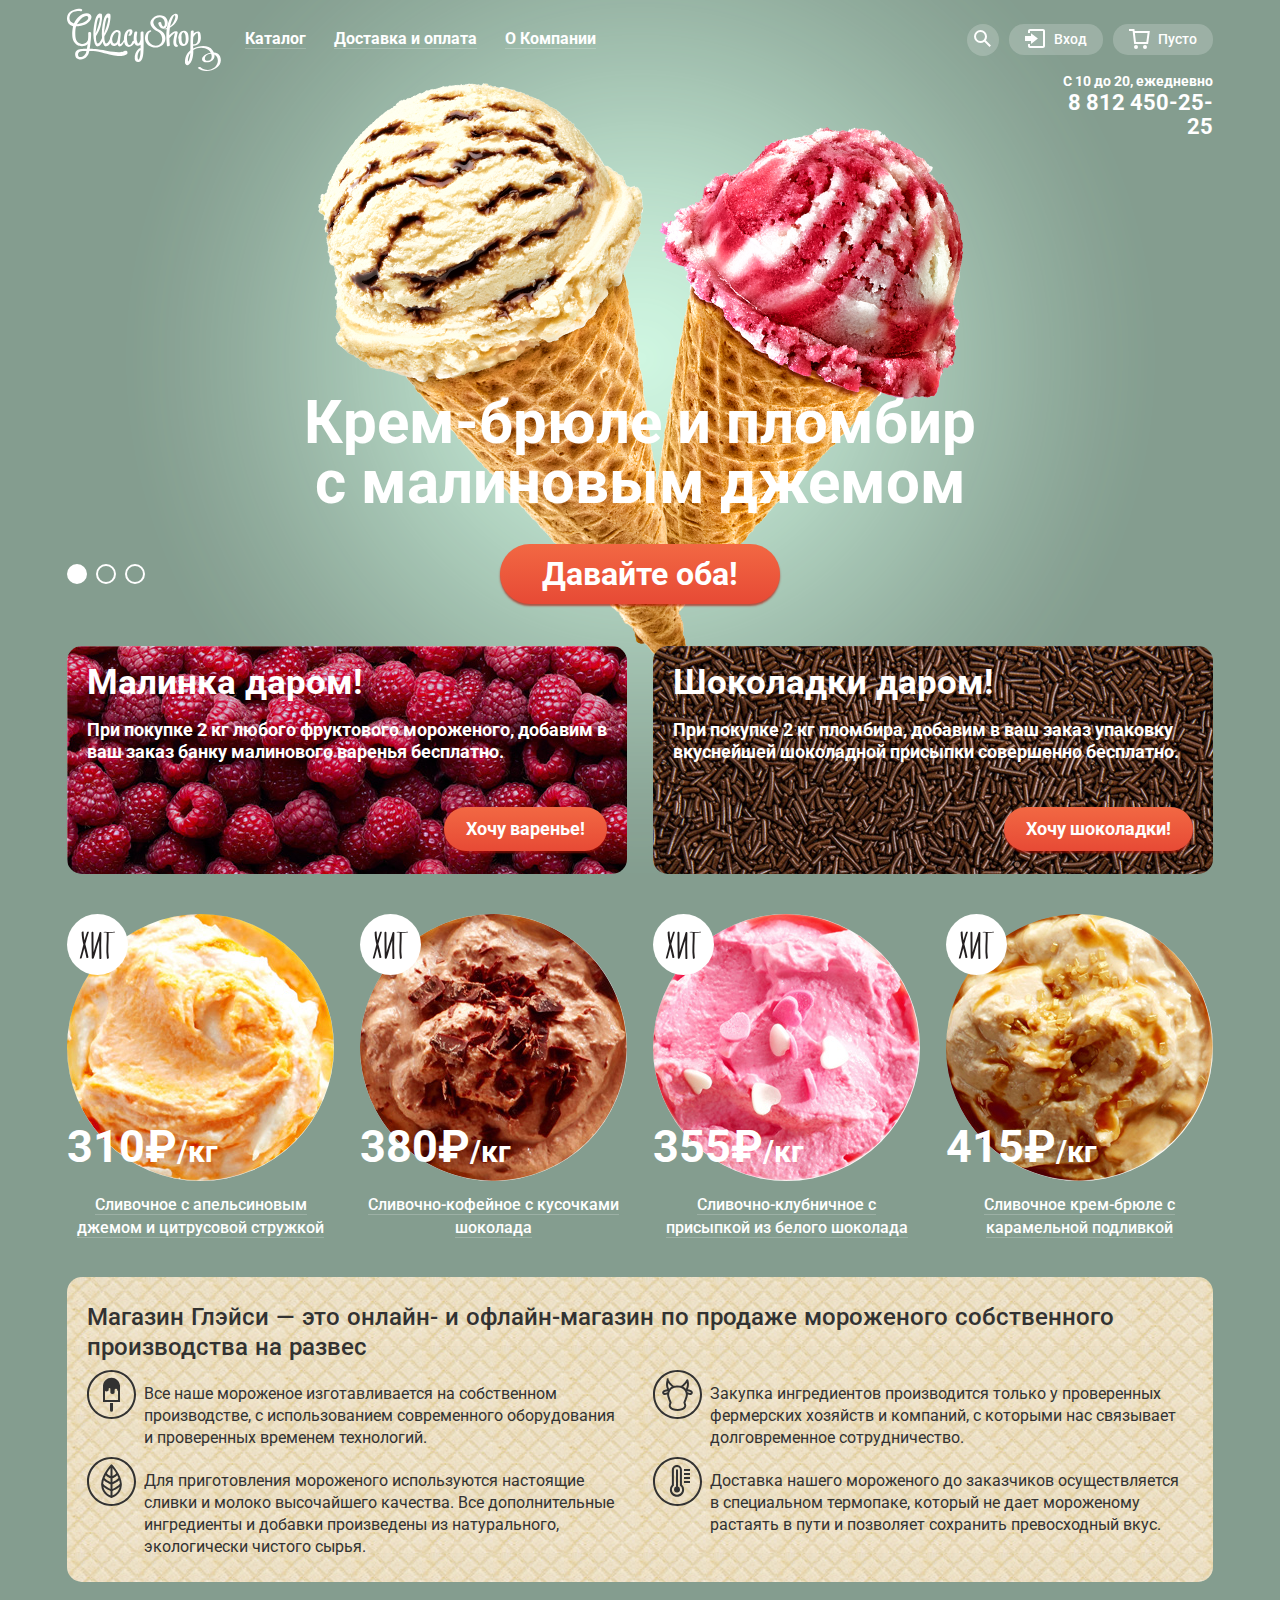
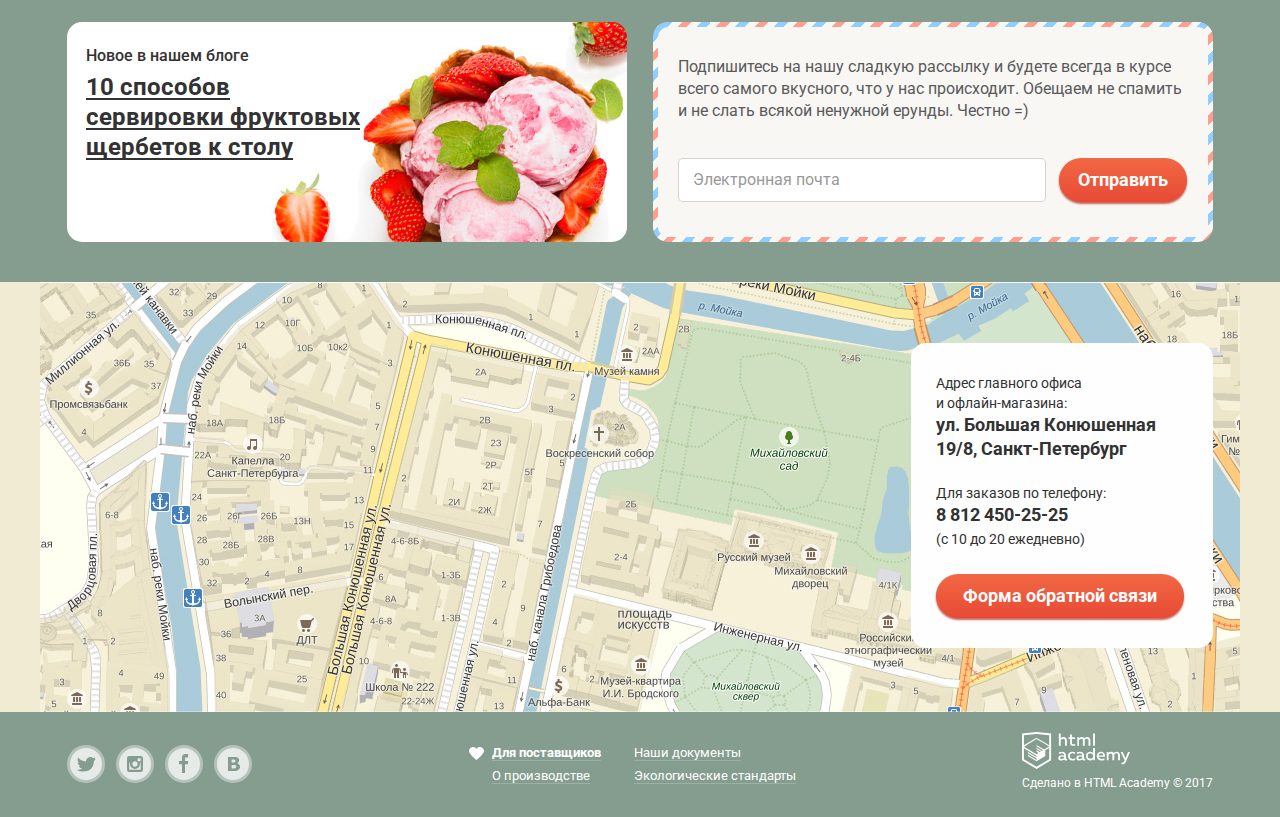
==== commit 02e136c5: "исправление замечаний после 1го этапа защиты" ====
--- a/index.html
+++ b/index.html
@@ -45,7 +45,7 @@
             </ul>
             <ul class="user-navigation">
               <li class="search">
-                <a href="#"><span class="visually-hidden">Поиск</span>
+                <a class="search-link" href="#"><span class="visually-hidden">Поиск</span>
                 <svg xmlns="http://www.w3.org/2000/svg" xmlns:xlink="http://www.w3.org/1999/xlink" width="17" height="17" viewBox="0 0 17 17"><path d="M16.958 15.527L11.75 10.32A6.455 6.455 0 0 0 13 6.5 6.5 6.5 0 1 0 6.5 13a6.465 6.465 0 0 0 3.839-1.263l5.205 5.204 1.414-1.414zM6.5 11C4.019 11 2 8.981 2 6.5S4.019 2 6.5 2 11 4.019 11 6.5 8.981 11 6.5 11z"/></svg>
               </a>
               <div class="popup popup-search">
@@ -56,7 +56,7 @@
               </div>
             </li>
             <li class="login">
-              <a href="#"><svg xmlns="http://www.w3.org/2000/svg" xmlns:xlink="http://www.w3.org/1999/xlink" width="21" height="19" viewBox="0 0 21 19"><g><path d="M6 14.875L12.917 9.5 6 4.125v2.917H-.042v4.917H6z"/><path d="M18 0H5C3.9 0 3 .9 3 2v2h2V2h13v15H5v-2H3v2c0 1.1.9 2 2 2h13c1.1 0 2-.9 2-2V2c0-1.1-.9-2-2-2z"/></g></svg>Вход</a>
+              <a class="login-link" href="#"><svg xmlns="http://www.w3.org/2000/svg" xmlns:xlink="http://www.w3.org/1999/xlink" width="21" height="19" viewBox="0 0 21 19"><g><path d="M6 14.875L12.917 9.5 6 4.125v2.917H-.042v4.917H6z"/><path d="M18 0H5C3.9 0 3 .9 3 2v2h2V2h13v15H5v-2H3v2c0 1.1.9 2 2 2h13c1.1 0 2-.9 2-2V2c0-1.1-.9-2-2-2z"/></g></svg>Вход</a>
               <div class="popup popup-login">
                 <h2 class="visually-hidden">Личный кабинет</h2>
                 <form class="login-form" action="https://echo.htmlacademy.ru" method="post">
@@ -79,7 +79,7 @@
               </div>
             </li>
             <li class="basket basket-empty">
-              <a href="#">
+              <a class="basket-link basket-empty-link" href="#">
                 <svg xmlns="http://www.w3.org/2000/svg" width="21" height="20" viewBox="0 0 21 20"><g><path d="M5.657 2.031L5.422 0H0v2h3.64l1.5 13h13.988l1.699-12.969H5.657zM17.372 13H6.922L5.888 4.031h12.66L17.372 13z"/><circle cx="6.984" cy="18" r="2"/><circle cx="15.984" cy="18" r="2"/></g></svg>
               Пусто</a>
             </li>
@@ -92,24 +92,24 @@
       </header>
       <section class="slider">
         <div class="slider-controls">
-          <label for="product-1">Первый</label>
-          <label for="product-2">Второй</label>
-          <label for="product-3">Третий</label>
+          <label for="product-1" tabindex="0">Первый</label>
+          <label for="product-2" tabindex="0">Второй</label>
+          <label for="product-3" tabindex="0">Третий</label>
         </div>
         <ul class="slider-list">
-          <li class="slider-item slide" id="slide1">
+          <li class="slider-item slide slide1" id="slide1">
             <h3 class="slide-title">
             Крем-брюле и пломбир с малиновым джемом
             </h3>
             <a class="button slide-button" href="#">Давайте оба!</a>
           </li>
-          <li class="slider-item slide" id="slide2">
+          <li class="slider-item slide slide2" id="slide2">
             <h3 class="slide-title">
             Шоколадный пломбир и лимонный сорбет
             </h3>
             <a class="button slide-button" href="#">Давайте оба!</a>
           </li>
-          <li class="slider-item slide" id="slide3">
+          <li class="slider-item slide slide3" id="slide3">
             <h3 class="slide-title">
             Пломбир с помадкой и клубничный щербет
             </h3>
@@ -123,12 +123,16 @@
           <div class="profit profit-raspberry">
             <h2>Малинка даром!</h2>
             <p>При покупке 2 кг любого фруктового мороженого, добавим в ваш заказ банку малинового варенья бесплатно.</p>
-            <a class="button profit-button" href="#">Хочу варенье!</a>
+            <div class="right-container">
+              <a class="button profit-button" href="#">Хочу варенье!</a>
+            </div>
           </div>
           <div class="profit profit-chocolate">
             <h2>Шоколадки даром!</h2>
             <p>При покупке 2 кг пломбира, добавим в ваш заказ упаковку вкуснейшей шоколадной присыпки совершенно бесплатно.</p>
-            <a class="button profit-button" href="#">Хочу шоколадки!</a>
+            <div class="right-container">
+              <a class="button profit-button" href="#">Хочу шоколадки!</a>
+            </div>
           </div>
         </section>
         <section class="catalog">
@@ -290,9 +294,11 @@
             <label class="visually-hidden" for="feedback-comment">Комментарий</label>
             <textarea class="feedback-form-comment" name="feedback-comment" id="feedback-comment" placeholder="Напишите что-нибудь..."></textarea>
           </p>
-          <button class="button feedback-button" type="submit" name="feedback-button">
-          Отправить
-          </button>
+          <div class="right-container">
+            <button class="button feedback-button" type="submit" name="feedback-button">
+              Отправить
+            </button>
+          </div>
         </form>
         <button class="modal-close" type="button">
         Закрыть
--- a/css/style.min.css
+++ b/css/style.min.css
@@ -1 +1 @@
-@keyframes increase{0%{transform:scale(0)}to{transform:scale(1)}}@keyframes decrease{0%,to{transform:scale(1)}50%{transform:scale(.6)}}html{-webkit-box-sizing:border-box;box-sizing:border-box}*,::after,::before{box-sizing:inherit}body{margin:0;min-width:1200px;font-family:"Roboto",Arial,sans-serif;font-size:16px;line-height:22px;font-weight:400;color:#fff}a{text-decoration:none}img{max-width:100%;height:auto}.visually-hidden{position:absolute;width:1px;height:1px;margin:-1px;border:0;padding:0;white-space:nowrap;clip-path:inset(100%);clip:rect(0 0 0 0);overflow:hidden}.site-wrapper{background-color:#849d8f;background-image:url(../img/slider-item1.png);background-repeat:no-repeat;background-position:top center;transition:background-image .5s ease,background-color .5s ease}.site-wrapper::after,.site-wrapper::before{content:"";visibility:hidden}.site-wrapper::before{background-image:url(../img/slider-item2.png)}.site-wrapper::after{background-image:url(../img/slider-item3.png)}.inner-site-wrapper{background-color:#849d8f;background-image:linear-gradient(180deg,rgba(255,255,255,.2) 0,transparent 650px)}.page-wrapper{width:1200px;margin:0 auto;padding:0 27px}.button{display:inline-block;vertical-align:middle;font-size:18px;line-height:24px;font-weight:700;text-align:center;color:#fefefe;background:#f26843;background-image:linear-gradient(180deg,#f26843 0%,#e74a35 100%);border-radius:22px;border:0;box-shadow:0 2px 2px 0 rgba(172,16,0,.64);cursor:pointer}.button:focus,.button:hover{background-image:linear-gradient(180deg,#f58669 0%,#ec6f5e 100%);box-shadow:0 2px 2px 0 #ac1000;outline:0}.button:active{background-image:linear-gradient(180deg,#d74632 0%,#e1613e 100%);box-shadow:inset 0 2px 2px 0 #ac1000}.main-header,.main-navigation{position:relative}.main-navigation{display:flex;padding-top:8px}.main-heder-logo{width:154;height:64}.site-navigation{display:flex;flex-wrap:wrap;width:400px;margin-left:10px}.site-navigation,.submenu{z-index:4;padding:0;list-style:none}.menu-item>a{display:block;margin:6px 14px;vertical-align:middle;color:#fff;line-height:18px;font-weight:700;border-bottom:1px solid rgba(255,255,255,.2)}.menu-item>a:focus,.menu-item>a:hover{color:#323232;margin:0;padding:6px 14px;background-color:#f7f6f3;border-radius:15px;outline:0}.menu-item>a[href]:active{color:#323232;margin:0;padding:7px 14px;background-color:#f7f6f3;border-radius:15px;box-shadow:inset 0 2px 1px 0 rgba(105,105,105,.4)}.menu-item .site-navigation-current{margin:0;padding:7px 14px;color:#fff;border-radius:15px;background-color:#d07058}.menu-item{position:relative}.menu-item:focus .submenu,.menu-item:hover .submenu,.submenu:hover{display:block;outline:0}.submenu{display:none;position:absolute;top:37px;left:-7px;border-radius:5px;background-color:#f8f7f4;box-shadow:0 20px 20px 0 rgba(0,0,0,.4);overflow:hidden}.submenu-item a{display:block;margin:0;padding:8px 22px;white-space:nowrap;font-size:14px;line-height:16px;font-weight:400;color:#323232}.submenu-item:last-child a{padding-bottom:11px}.submenu-item-new a{padding-top:10px;padding-bottom:12px;font-weight:700}.submenu::after{content:"";position:absolute;top:36px;left:6px;width:128px;height:1px;background-color:#d1d0ce}.submenu-item-current a{pointer-events:none;color:#fff;background-color:#d07058}.submenu-item a:focus,.submenu-item a:hover{background-color:#fbded7;outline:0}.submenu-item a:active{background-color:#f6b5a5}.user-navigation{display:flex;justify-content:middle;flex-wrap:wrap;margin-left:auto;padding:0;list-style:none}.basket>a,.login>a,.search>a{display:flex;padding:7px 16px 8px 45px;margin-left:10px;font-size:14px;line-height:16px;font-weight:500;color:#fff;background-color:rgba(255,255,255,.2);border-radius:15px}.user-navigation a:focus,.user-navigation a:hover{color:#323232;background-color:#f8f7f4;outline:0}.basket a,.login,.login a,.search,.search a{position:relative}.search a{align-items:center;justify-content:center;padding:0;width:32px;height:32px;border-radius:50%}.search svg{position:absolute;top:6px;left:7px;fill:#fff}.basket-empty svg,.login svg{position:absolute;top:5px;left:16px;fill:#fff}.basket-empty a:focus svg,.basket-empty a:hover svg,.login a:focus svg,.login a:hover svg,.search a:focus svg,.search a:hover svg{fill:#000}.basket-notempty a{color:#323232;background-color:#f8f7f4}.basket-notempty svg{position:absolute;top:6px;left:15px}.popup{display:none;z-index:4}.popup-login,.popup-search{top:36px}.popup-basket,.popup-login,.popup-search{position:absolute;right:0;background-color:#f8f7f4;border-radius:5px;box-shadow:0 20px 20px 0 rgba(0,0,0,.4)}.popup-login{width:280px}.popup-basket{top:60px}.search-form input{margin:20px 15px;width:310px;padding:14px;font-size:14px;color:#323232;font-weight:700;border:0;border-radius:5px;box-shadow:inset 0 0 0 1px #d3d3d2}.popup input::-webkit-input-placeholder{color:#999;font-weight:400}.popup input::-moz-input-placeholder{color:#999;font-weight:400}.popup input:-ms-input-placeholder{color:#999;font-weight:400}.popup input::placeholder{color:#999;font-weight:400}.popup input:hover{font-weight:400;box-shadow:inset 0 0 0 2px #c7c6c5}.popup input:focus{font-weight:400;box-shadow:inset 0 0 0 2px #8fbdec;outline:0}.login-form{display:flex;flex-wrap:wrap;justify-content:space-between;padding:20px 18px 20px 20px}.login-field{margin:0}.login-field input{margin-bottom:17px;width:241px;padding:15px 14px;font-size:14px;color:#323232;font-weight:700;border:0;border-radius:5px;box-shadow:inset 0 0 0 1px #d3d3d2}.login-form button{padding:10px 25px;height:45px}.login-links{display:flex;flex-direction:column;width:120px}.login-links a{font-size:13px;line-height:24px;color:#323232;-webkit-text-decoration:underline #adacaa;text-decoration:underline #adacaa}.login-links a:focus,.login-links a:hover{color:#e84d37;-webkit-text-decoration:underline rgba(232,77,55,.3);text-decoration:underline rgba(232,77,55,.3);outline:0}.basket:focus .popup-basket,.basket:hover .popup-basket,.login:focus .popup-login,.login:hover .popup-login,.popup-basket:hover,.popup-login:hover,.popup-search:hover,.search:focus .popup-search,.search:hover .popup-search{display:block}.popup-basket{padding:2px 15px}.basket-table{padding:10px 0;margin-bottom:13px;font-size:13px;line-height:16px;color:#323232;border-bottom:1px solid #cacac7}.basket-table tr{text-align:center;vertical-align:middle}.basket-table td{padding:7px 0}.column-1{position:relative;width:12px}.column-2{width:57px}.column-3{width:220px;text-align:left}.column-4{width:145px}.row-2 .column-3{vertical-align:bottom}.column-5{width:65px;text-align:left}.button-delete{position:relative;width:12px;height:12px;font-size:0;background-color:transparent;border:0;cursor:pointer}.button-delete::after,.button-delete::before{content:"";position:absolute;top:0;left:3px;width:15px;height:1px;background-color:#000}.button-delete::before{transform:rotate(45deg)}.button-delete::after{transform:rotate(-45deg)}.basket-price{color:#999}.total-price{margin:0 0 14px;font-size:15px;line-height:18px;font-weight:700;color:#323232;text-align:right}.order-button{float:right;padding:10px 15px;margin-bottom:20px}.contacts{position:absolute;top:73px;right:0;margin:0;width:167px;font-size:14px;line-height:16px;font-weight:700;text-align:right;color:#fff}.contacts a{display:block;padding-top:2px;font-size:22px;line-height:24px;color:#fff}.slider{position:relative;padding-top:315px;text-align:center;color:#fff}.slider-list{margin:0;padding:0;list-style:none}.slide{display:none}.slide-title{width:700px;margin:0 auto 31px;font-size:60px;line-height:60px;font-weight:700}.slide-button{padding:8px 42px;font-size:32px;line-height:44px;font-weight:700;color:#fff;vertical-align:top;border-radius:50px}.slider-controls label{display:inline-block;vertical-align:top;width:20px;height:20px;margin-right:9px;background-color:transparent;border:2px solid #fff;border-radius:50%;cursor:pointer}.slider-controls label:hover{background-color:rgba(255,255,255,.4)}.slider-controls label:active{background-color:#fff}.slide-1:checked~.site-wrapper{background-color:#849d8f;background-image:url(../img/slider-item1.png)}.slide-2:checked~.site-wrapper{background-color:#8996a6;background-image:url(../img/slider-item2.png)}.slide-3:checked~.site-wrapper{background-color:#9d8b84;background-image:url(../img/slider-item3.png)}#product-1:checked~.site-wrapper #slide1,#product-2:checked~.site-wrapper #slide2,#product-3:checked~.site-wrapper #slide3{display:block}.slide-1:checked~.site-wrapper label[for=product-1],.slide-2:checked~.site-wrapper label[for=product-2],.slide-3:checked~.site-wrapper label[for=product-3]{background-color:#fff}.slider-controls{position:absolute;z-index:20;bottom:18px;left:0;font-size:0}.profit{margin-top:42px;margin-bottom:20px;padding:16px 20px 23px;width:560px;border-radius:15px}.profit-raspberry{background:#b50012 url(../img/bg-berry.jpg) no-repeat 0 0}.profit-chocolate{background:#341808 url(../img/bg-choco.jpg) no-repeat 0 0}.profit h2,.profit p{margin:0 0 16px;font-size:35px;line-height:41px;font-weight:700}.profit p{margin:0 0 44px;font-size:18px;line-height:22px}.profit-button{float:right;padding:10px 22px}.features{margin-bottom:40px;padding:25px 30px 24px 20px;color:#323232;background-color:#ede1c5;background-image:url(../img/wafel.jpg);background-repeat:repeat;border-radius:15px}.features-list{display:flex;justify-content:space-between;flex-wrap:wrap;margin:0;padding:0;list-style:none}.features-title{margin:0;font-size:24px;line-height:30px;font-weight:500;word-spacing:1px}.feature-item{position:relative;padding-top:21px;padding-left:57px;background-repeat:no-repeat;background-position:0 8px}.feature-item:nth-child(odd){width:535px}.feature-item:nth-child(even){width:530px}.feature-technology{background-image:url(../img/icecream-icon.svg)}.feature-providers{background-image:url(../img/cow.svg)}.feature-ingredients{background-image:url(../img/leaf.svg)}.feature-delivery{background-image:url(../img/thermometer.svg)}.column-wrapper{display:flex;justify-content:space-between;flex-wrap:wrap;padding-bottom:20px}.news{width:560px;margin-bottom:20px;padding:23px 19px;min-height:220px;color:#323232;background-color:#fff;background-image:url(../img/strawberry-big.jpg);background-repeat:no-repeat;background-size:cover;border-radius:15px}.news-title{margin:0 0 5px;font-size:16px;line-height:22px;font-weight:500;color:#323232}.news-link{display:block;position:relative;width:285px}.news-link a{font-size:24px;line-height:30px;font-weight:700;color:#323232;background-image:linear-gradient(#323232,#323232);background-size:100% 2px;background-position:left 25px;background-repeat:repeat-x}.subscription{position:relative;z-index:0;width:560px;margin-bottom:20px;padding:34px 26px 16px 25px;background-color:#f8f7f4;background-image:repeating-linear-gradient(134deg,#f8f7f4 0,#f8f7f4 7px,#92cdff 7px,#92cdff 14px,#f8f7f4 14px,#f8f7f4 21px,#fe9e90 21px,#fe9e90 27.7px);border-radius:15px}.subscription::before{content:"";position:absolute;top:5px;left:5px;z-index:-1;width:calc(100% - 10px);height:calc(100% - 10px);background-color:#f8f7f4;border-radius:10px}.subscription p{z-index:1;margin:0 0 36px;color:#5a5a5a}.subscription-form{display:flex;flex-wrap:wrap;justify-content:space-between;margin-bottom:20px}.subscription-form-email{padding:10px 15px;width:368px;color:#323232;font-weight:700;background-color:#fff;border:0;border-radius:5px;box-shadow:inset 0 0 0 1px #d3d3d2}.subscription-form-email::-webkit-input-placeholder{font-weight:400;color:#999}.subscription-form-email::-moz-input-placeholder{font-weight:400;color:#999}.subscription-form-email:-ms-input-placeholder{font-weight:400;color:#999}.subscription-form-email::placeholder{font-weight:400;color:#999}.subscription-form-email:hover{font-weight:400;color:#c7c6c5;box-shadow:inset 0 0 0 2px #c7c6c5}.subscription-form-email:focus{font-weight:400;color:#c7c6c5;box-shadow:inset 0 0 0 2px #8fbdec;outline:0}.subscription-button{padding:10px 19px;font-size:18px;line-height:24px}.breadcrumbs{display:flex;justify-content:flex-start;flex-wrap:wrap;padding:0;margin:20px 0 14px;max-width:350px;font-size:14px;line-height:16px;color:#fff;list-style:none}.breadcrumbs li{position:relative;margin-right:22px}.breadcrumbs li:last-child{margin-right:0}.breadcrumbs li::after{content:"»";position:absolute;top:0;right:-15px}.breadcrumbs-current::after{display:none}.breadcrumbs a{color:#fff;border-bottom:1px solid rgba(255,255,255,.2)}.additional-navigation a:focus,.additional-navigation a:hover,.breadcrumbs a:focus,.breadcrumbs a:hover,.catalog-item a:focus,.catalog-item a:hover{color:#ffbc9e;border-bottom:1px solid rgba(255,188,158,.3);outline:0}.page-title{margin:0 0 33px;letter-spacing:2px}.filter{display:flex;flex-wrap:wrap;align-items:flex-end;margin-bottom:25px}.filter-field{margin-bottom:16px;margin-right:15px}.filter-title{padding-left:16px;padding-bottom:5px;font-size:14px;line-height:16px;font-weight:500;color:#fff}.input-field{margin:0;padding:9px 15px;font-size:16px;line-height:18px;font-weight:500;color:#fff;background-color:rgba(255,255,255,.2);border-radius:20px}.filter-select{padding:0;position:relative}.select-list{padding:9px 15px;width:193px;font-size:16px;line-height:18px;font-weight:500;color:#fff;background:0 0;background-image:url(../img/select-arrow.svg);background-repeat:no-repeat;background-position:168px center;background-size:10px 6px;-moz-appearance:none;-webkit-appearance:none;appearance:none;border:0;cursor:pointer}.select-list::-ms-expand{display:none}.select-list:focus,.select-list:hover{color:#323232;fill:#000;outline:0;background-image:url(../img/select-arrow-black.svg)}.filter-range{display:flex;flex-wrap:wrap;width:220px;align-items:baseline}.price-controls input{padding-left:3px;padding-bottom:5px;width:30px;font-size:14px;line-height:16px;font-weight:500;color:#fff;background:0 0;border:0}.range-controls{position:relative;padding-top:16px;padding-bottom:16px;padding-left:23px;width:220px}.range-controls .scale{position:relative;width:176px;height:4px;background-color:rgba(255,255,255,.5)}.range-controls .bar{position:absolute;top:0;left:25px;width:100px;height:4px;background:#fff}.range-toggle{position:absolute;top:8px;width:20px;height:20px;background-color:#ababab;border:8px solid #fff;border-radius:50%;cursor:pointer}.range-toggle:focus,.range-toggle:hover{width:22px;height:22px;outline:0}.range-toggle-min{left:35px}.range-toggle-max{left:133px}.filter-field ul{display:flex;flex-wrap:wrap;justify-content:flex-start;margin:0;list-style:none}.filter-button,.filter-radio{margin-right:0}.filter-radio-option{padding-left:31px;padding-right:19px}.filter-radio-option:last-child{padding-right:0}.filter-checkbox-option label,.filter-radio-option label{position:relative;cursor:pointer}.filter-input-radio+label::before{content:"";position:absolute;left:-33px;top:-2px;width:22px;height:22px;border:3px solid #fff;border-radius:50%;opacity:.8}.filter-input-radio:checked+label::after{content:"";position:absolute;left:-26px;top:5px;width:8px;height:8px;background-color:#fff;border-radius:50%;opacity:.8}.filter-input-radio+label:hover::before,.filter-input-radio:checked+label:hover::after,.filter-input-radio:checked:focus+label::after,.filter-input-radio:focus+label::before{opacity:1}.filter-input-radio:checked:disabled+label::after,.filter-input-radio:disabled+label::before{opacity:.4}.filter-checkbox-option{padding-left:33px;padding-right:20px}.filter-checkbox-option:last-child{padding-right:3px}.filter-input-checkbox+label::before{content:"";position:absolute;left:-33px;top:0;width:26px;height:23px;background:url(../img/checkbox-off.svg) no-repeat;background-size:20px 20px;opacity:.8}.filter-input-checkbox:checked+label::before{background:url(../img/checkbox-on.svg) no-repeat;background-size:24px 20px;opacity:.8}.filter-input-checkbox+label:hover::before,.filter-input-checkbox:checked+label:hover::before,.filter-input-checkbox:checked:focus+label::before,.filter-input-checkbox:focus+label::before{opacity:1}.filter-input-checkbox:checked:disabled+label::before,.filter-input-checkbox:disabled+label::before{opacity:.4}.filter-button{padding:7px 28px;font-size:16px;line-height:18px;font-weight:500;color:#fff;background-color:rgba(255,255,255,.2);border:2px solid #fff;border-radius:25px;cursor:pointer}.filter-button:focus,.filter-button:hover{color:#323232;background-color:#fbfcfb;outline:0}.filter-button:active{color:#323232;background-color:#eaeaea;padding:9px 30px;border:0;box-shadow:inset 0 2px 1px 0 #6a6b6a}.catalog-list{display:flex;flex-wrap:wrap;margin:0 0 42px;padding:0;list-style:none}.hit-list{margin-bottom:0}.hit-item::after{content:"";position:absolute;top:0;left:0;z-index:4;width:61px;height:61px;background:#fff url(../img/hit.svg) no-repeat 0 0;border-radius:50%}.catalog-item{display:flex;flex-direction:column;position:relative;width:267px;color:#fff}.catalog-item-title{z-index:2;padding:0 5px;text-align:center;margin:19px 0 37px;order:1}.hit-item h3{margin-bottom:38px}.catalog-item:not(:nth-child(4n)){margin-right:26px}.catalog-item .button{display:none;position:absolute;top:335px;left:32px;z-index:2;padding:10px 15px}.catalog-item-title a{font-size:16px;line-height:22px;font-weight:500;color:#fff;border-bottom:1px solid rgba(255,255,255,.2)}.catalog-item-image{z-index:2;margin:0}.catalog-item-image img{border-radius:50%}.catalog-item-price{z-index:2;margin:-63px 0 0;font-size:45px;line-height:45px;font-weight:700}.catalog-item-price span{font-size:30px}.catalog-item:focus,.catalog-item:hover{z-index:3}.catalog-item .button:focus,.catalog-item .button:hover{color:#fff}.catalog-item::before{display:none;content:"";position:absolute;top:-7px;left:-14px;z-index:1;width:293px;height:405px;background-color:rgba(255,255,255,.2);border-radius:5px;box-shadow:0 20px 20px 0 rgba(0,0,0,.4)}.catalog-item:hover::before{display:block}.catalog-item:hover .button{display:inline-block;vertical-align:middle}.pagination-list{display:flex;flex-wrap:wrap;justify-content:flex-end;padding:0;margin:0 0 30px;list-style:none}.pagination-item{margin-right:3px;text-align:center}.pagination-item:last-child{margin-right:0}.pagination-item a,.pagination-item-next a{display:inline-block;vertical-align:middle;height:26px}.pagination-item a{padding-top:4px;font-size:16px;line-height:18px;font-weight:500;color:#fff;border-radius:50%;width:26px}.pagination-item-next a{width:20px}.pagination-item a[href]:focus,.pagination-item a[href]:hover{background-color:rgba(255,255,255,.2);border-radius:50%}.pagination-item a[href]:active,.pagination-item-current a{color:#323232;background-color:#fff}.map,.next,.prev{position:relative}.next::before,.prev::before{content:"";position:absolute;top:8px;left:9px;width:9px;height:9px;border:1px solid #fff;border-right:none;border-bottom:none}.prev::before{transform:rotate(-45deg)}.next::before{transform:rotate(135deg)}.pagination-item .disabled{opacity:.2}.map{width:100%;height:430px;text-align:center;background-color:#f2ebd3}.map iframe{position:absolute;width:100%;height:100%;border:0;left:0}.main-footer{position:relative;display:flex;align-items:center;padding-top:20px;padding-bottom:29px}.footer-catalog{border-top:1px solid rgba(255,255,255,.3)}.map-contacts{position:absolute;top:-369px;right:0;padding:30px 25px;width:302px;font-size:14px;line-height:20px;color:#323232;background-color:#fefefe;border-radius:15px}.contacts-address,.feedback-form p{margin:0 0 20px}.contacts-phone{margin:0 0 25px}.contacts-details{display:block;margin:0;padding-bottom:2px;font-size:18px;line-height:24px;font-weight:700}.contacts-details a{color:#323232}.feedback-call-button{padding:10px 27px;text-align:center}.social-list{display:flex;align-items:center;flex-wrap:wrap;margin:0;padding:10px 0 0;max-width:290px;list-style:none}.social-list li:not(:last-child){margin-right:11px}.social-link{display:flex;margin-bottom:5px;align-items:center;width:38px;height:38px;opacity:.8;border:4px solid rgba(255,255,255,.5);border-radius:50%;background-repeat:no-repeat;background-position:50% 50%}.social-link-tw{background-image:url(../img/twitter.svg)}.social-link-inst{background-image:url(../img/instagram.svg)}.social-link-fb{background-image:url(../img/fb.svg)}.social-link-vk{background-image:url(../img/vk.svg)}.social-link:focus,.social-link:hover{opacity:1;outline:0}.social-link:active{opacity:.8;border:4px solid rgba(255,255,255,.8)}.additional-navigation{width:337px;margin:0 auto;padding-top:5px}.additional-navigation-list{position:relative;display:flex;flex-wrap:wrap;padding:0;margin:0;list-style:none}.additional-navigation-list li{padding-left:23px}.additional-navigation-list li:nth-child(odd){width:142px}.additional-navigation a{white-space:nowrap;font-size:13px;line-height:22px;color:#fff;border-bottom:1px solid rgba(255,255,255,.2)}.provider svg{position:absolute;top:6px;left:0;fill:#fff}.provider a:focus svg,.provider a:hover svg{fill:#ffbc9e}.provider a{font-weight:700}.footer-copyright{margin:0;font-size:12px;line-height:18px;color:#fff}.htmlacademy-logo{display:block}.copyright-link{color:#fff}.copyright-link:focus,.copyright-link:hover{color:#ffbc9e;border-bottom:1px solid rgba(255,188,158,.3);outline:0}.overlay{display:none;position:fixed;top:0;left:0;z-index:7;width:100%;height:100%;background-color:rgba(0,0,0,.3)}.overlay-show{display:block}.modal{display:none;position:fixed;top:50%;left:50%;z-index:8;color:#000;background-color:#f8f7f4}.modal-feedback{width:480px;margin-top:-220px;margin-left:-240px;padding:15px 25px;border-radius:10px}.modal-show{display:block;animation:increase .4s}.modal-error{animation:decrease .7s}.modal-close{position:absolute;top:15px;right:15px;width:20px;height:20px;font-size:0;background:url(../img/cross-big.svg) no-repeat 50% 50%;border:0;cursor:pointer}.modal-title{margin:0 0 17px;font-size:24px;line-height:28px;font-weight:500;color:#323232}.feedback-form p:last-child{margin-bottom:15px}.feedback-field,.feedback-form-comment{padding:10px 15px;color:#323232;font-weight:700;border:0;border-radius:5px;box-shadow:inset 0 0 0 1px #d3d3d2}.feedback-field{width:265px}.feedback-form-comment{width:100%;height:155px;line-height:24px}.feedback-field::-webkit-input-placeholder,.feedback-form-comment::-webkit-input-placeholder{font-weight:400;color:#999}.feedback-field::-moz-input-placeholder,.feedback-form-comment::-moz-input-placeholder{font-weight:400;color:#999}.feedback-field:-ms-input-placeholder,.feedback-form-comment:-ms-input-placeholder{font-weight:400;color:#999}.feedback-field::placeholder,.feedback-form-comment::placeholder{font-weight:400;color:#999}.feedback-field:hover,.feedback-form-comment:hover{font-weight:400;box-shadow:inset 0 0 0 2px #c7c6c5}.feedback-field:focus,.feedback-form-comment:focus{font-weight:400;box-shadow:inset 0 0 0 2px #8fbdec;outline:0}.feedback-button{margin-bottom:10px;padding:10px 25px;float:right}+@keyframes increase{0%{transform:scale(0)}to{transform:scale(1)}}@keyframes decrease{0%,to{transform:scale(1)}50%{transform:scale(.6)}}html{-webkit-box-sizing:border-box;box-sizing:border-box}*,::after,::before{box-sizing:inherit}body{margin:0;min-width:1200px;font-family:"Roboto",Arial,sans-serif;font-size:16px;line-height:22px;font-weight:400;color:#fff}a{text-decoration:none}img{max-width:100%;height:auto}.visually-hidden{position:absolute;width:1px;height:1px;margin:-1px;border:0;padding:0;white-space:nowrap;clip-path:inset(100%);clip:rect(0 0 0 0);overflow:hidden}.site-wrapper{background-color:#849d8f;background-image:url(../img/slider-item1.png);background-repeat:no-repeat;background-position:top center;transition:background-image .5s ease,background-color .5s ease}.site-wrapper::after,.site-wrapper::before{content:"";visibility:hidden}.site-wrapper::before{background-image:url(../img/slider-item2.png)}.site-wrapper::after{background-image:url(../img/slider-item3.png)}.inner-site-wrapper{background-color:#849d8f;background-image:linear-gradient(180deg,rgba(255,255,255,.2) 0,transparent 650px)}.page-wrapper{width:1200px;margin:0 auto;padding:0 27px}.button{display:inline-block;vertical-align:middle;font-size:18px;line-height:24px;font-weight:700;text-align:center;color:#fefefe;background:#f26843;background-image:linear-gradient(180deg,#f26843 0%,#e74a35 100%);border-radius:22px;border:0;box-shadow:0 2px 2px 0 rgba(172,16,0,.64);cursor:pointer}.button:focus,.button:hover{background-image:linear-gradient(180deg,#f58669 0%,#ec6f5e 100%);box-shadow:0 2px 2px 0 #ac1000;outline:0}.button:active{background-image:linear-gradient(180deg,#d74632 0%,#e1613e 100%);box-shadow:inset 0 2px 2px 0 #ac1000}.main-header,.main-navigation{position:relative}.main-navigation{display:flex;padding-top:8px}.main-heder-logo{width:154;height:64}.site-navigation{display:flex;flex-wrap:wrap;width:400px;margin-left:10px}.site-navigation,.submenu{z-index:4;padding:0;list-style:none}.menu-item>a{display:block;margin:6px 14px;vertical-align:middle;color:#fff;line-height:18px;font-weight:700;border-bottom:1px solid rgba(255,255,255,.2)}.menu-item>a:focus,.menu-item>a:hover{color:#323232;margin:0;padding:6px 14px;background-color:#f7f6f3;border-radius:15px;outline:0}.menu-item>a[href]:active{color:#323232;margin:0;padding:7px 14px;background-color:#f7f6f3;border-radius:15px;box-shadow:inset 0 2px 1px 0 rgba(105,105,105,.4)}.menu-item .site-navigation-current{margin:0;padding:7px 14px;color:#fff;border-radius:15px;background-color:#d07058}.menu-item{position:relative}.menu-item:focus .submenu,.menu-item:hover .submenu,.submenu:hover{display:block;outline:0}.submenu{display:none;position:absolute;top:37px;left:-7px;border-radius:5px;background-color:#f8f7f4;box-shadow:0 20px 20px 0 rgba(0,0,0,.4);overflow:hidden}.submenu-item a{display:block;margin:0;padding:8px 22px;white-space:nowrap;font-size:14px;line-height:16px;font-weight:400;color:#323232}.submenu-item:last-child a{padding-bottom:11px}.submenu-item-new a{padding-top:10px;padding-bottom:12px;font-weight:700}.submenu::after{content:"";position:absolute;top:36px;left:6px;width:128px;height:1px;background-color:#d1d0ce}.submenu-item-current a{pointer-events:none;color:#fff;background-color:#d07058}.submenu-item a:focus,.submenu-item a:hover{background-color:#fbded7;outline:0}.submenu-item a:active{background-color:#f6b5a5}.user-navigation{display:flex;justify-content:middle;flex-wrap:wrap;margin-left:auto;padding:0;list-style:none}.basket-link,.login-link,.search-link{display:flex;margin-left:10px;font-size:14px;line-height:16px;font-weight:500;color:#fff;background-color:rgba(255,255,255,.2)}.basket-link,.login-link{padding:7px 16px 8px 45px;border-radius:15px}.user-navigation a:focus,.user-navigation a:hover{color:#323232;background-color:#f8f7f4;outline:0}.basket-link,.login,.login-link,.search,.search-link{position:relative}.search-link{align-items:center;justify-content:center;padding:0;width:32px;height:32px;border-radius:50%}.search svg{position:absolute;top:6px;left:7px;fill:#fff}.basket-empty svg,.login svg{position:absolute;top:5px;left:16px;fill:#fff}.basket-empty-link:focus svg,.basket-empty-link:hover svg,.login-link:focus svg,.login-link:hover svg,.search-link:focus svg,.search-link:hover svg{fill:#000}.basket-notempty-link{color:#323232;background-color:#f8f7f4}.basket-notempty svg{position:absolute;top:6px;left:15px}.popup{display:none;z-index:4}.popup-login,.popup-search{top:36px}.popup-basket,.popup-login,.popup-search{position:absolute;right:0;background-color:#f8f7f4;border-radius:5px;box-shadow:0 20px 20px 0 rgba(0,0,0,.4)}.popup-login{width:280px}.popup-basket{top:60px}.search-form input{margin:20px 15px;width:310px;padding:14px;font-size:14px;color:#323232;font-weight:700;border:0;border-radius:5px;box-shadow:inset 0 0 0 1px #d3d3d2}.popup input::-webkit-input-placeholder{color:#999;font-weight:400}.popup input::-moz-input-placeholder{color:#999;font-weight:400}.popup input:-ms-input-placeholder{color:#999;font-weight:400}.popup input::placeholder{color:#999;font-weight:400}.popup input:hover{font-weight:400;box-shadow:inset 0 0 0 2px #c7c6c5}.popup input:focus{font-weight:400;box-shadow:inset 0 0 0 2px #8fbdec;outline:0}.login-form{display:flex;flex-wrap:wrap;justify-content:space-between;padding:20px 18px 20px 20px}.login-field{margin:0}.login-field input{margin-bottom:17px;width:241px;padding:15px 14px;font-size:14px;color:#323232;font-weight:700;border:0;border-radius:5px;box-shadow:inset 0 0 0 1px #d3d3d2}.login-form button{padding:10px 25px;height:45px}.login-links{display:flex;flex-direction:column;width:120px}.login-links a{font-size:13px;line-height:24px;color:#323232;-webkit-text-decoration:underline #adacaa;text-decoration:underline #adacaa}.login-links a:focus,.login-links a:hover{color:#e84d37;-webkit-text-decoration:underline rgba(232,77,55,.3);text-decoration:underline rgba(232,77,55,.3);outline:0}.basket:focus .popup-basket,.basket:hover .popup-basket,.login:focus .popup-login,.login:hover .popup-login,.popup-basket:hover,.popup-login:hover,.popup-search:hover,.search:focus .popup-search,.search:hover .popup-search{display:block}.popup-basket{padding:2px 15px}.basket-table{padding:10px 0;margin-bottom:13px;font-size:13px;line-height:16px;color:#323232;border-bottom:1px solid #cacac7}.basket-table tr{text-align:center;vertical-align:middle}.basket-table td{padding:7px 0}.column-1{position:relative;width:12px}.column-2{width:57px}.column-3{width:220px;text-align:left}.column-4{width:145px}.row-2 .column-3{vertical-align:bottom}.column-5{width:65px;text-align:left}.button-delete{position:relative;width:12px;height:12px;font-size:0;background-color:transparent;border:0;cursor:pointer}.button-delete::after,.button-delete::before{content:"";position:absolute;top:0;left:3px;width:15px;height:1px;background-color:#000}.button-delete::before{transform:rotate(45deg)}.button-delete::after{transform:rotate(-45deg)}.basket-price{color:#999}.total-price{margin:0 0 14px;font-size:15px;line-height:18px;font-weight:700;color:#323232;text-align:right}.right-container{display:flex;justify-content:flex-end}.order-button{padding:10px 15px;margin-bottom:20px}.contacts{position:absolute;top:73px;right:0;margin:0;width:167px;font-size:14px;line-height:16px;font-weight:700;text-align:right;color:#fff}.contacts a{display:block;padding-top:2px;font-size:22px;line-height:24px;color:#fff}.slider{position:relative;padding-top:315px;text-align:center;color:#fff}.slider-list{margin:0;padding:0;list-style:none}.slide{display:none}.slide-title{width:700px;margin:0 auto 31px;font-size:60px;line-height:60px;font-weight:700}.slide-button{padding:8px 42px;font-size:32px;line-height:44px;font-weight:700;color:#fff;vertical-align:top;border-radius:50px}.slider-controls label{display:inline-block;vertical-align:top;width:20px;height:20px;margin-right:9px;background-color:transparent;border:2px solid #fff;border-radius:50%;cursor:pointer}.slider-controls label:focus,.slider-controls label:hover{background-color:rgba(255,255,255,.4);outline:0}.slider-controls label:active{background-color:#fff}.slide-1:checked~.site-wrapper{background-color:#849d8f;background-image:url(../img/slider-item1.png)}.slide-2:checked~.site-wrapper{background-color:#8996a6;background-image:url(../img/slider-item2.png)}.slide-3:checked~.site-wrapper{background-color:#9d8b84;background-image:url(../img/slider-item3.png)}.slide-1:checked~.site-wrapper .slide1,.slide-2:checked~.site-wrapper .slide2,.slide-3:checked~.site-wrapper .slide3{display:block}.slide-1:checked~.site-wrapper label[for=product-1],.slide-2:checked~.site-wrapper label[for=product-2],.slide-3:checked~.site-wrapper label[for=product-3]{background-color:#fff}.slider-controls{position:absolute;z-index:20;bottom:18px;left:0;font-size:0}.profit{margin-top:42px;margin-bottom:20px;padding:16px 20px 23px;width:560px;border-radius:15px}.profit-raspberry{background:#b50012 url(../img/bg-berry.jpg) no-repeat 0 0}.profit-chocolate{background:#341808 url(../img/bg-choco.jpg) no-repeat 0 0}.profit h2,.profit p{margin:0 0 16px;font-size:35px;line-height:41px;font-weight:700}.profit p{margin:0 0 44px;font-size:18px;line-height:22px}.profit-button{padding:10px 22px}.features{margin-bottom:40px;padding:25px 30px 24px 20px;color:#323232;background-color:#ede1c5;background-image:url(../img/wafel.jpg);background-repeat:repeat;border-radius:15px}.features-list{display:flex;justify-content:space-between;flex-wrap:wrap;margin:0;padding:0;list-style:none}.features-title{margin:0;font-size:24px;line-height:30px;font-weight:500;word-spacing:1px}.feature-item{position:relative;padding-top:21px;padding-left:57px;background-repeat:no-repeat;background-position:0 8px}.feature-item:nth-child(odd){width:535px}.feature-item:nth-child(even){width:530px}.feature-technology{background-image:url(../img/icecream-icon.svg)}.feature-providers{background-image:url(../img/cow.svg)}.feature-ingredients{background-image:url(../img/leaf.svg)}.feature-delivery{background-image:url(../img/thermometer.svg)}.column-wrapper{display:flex;justify-content:space-between;flex-wrap:wrap;padding-bottom:20px}.news{width:560px;margin-bottom:20px;padding:23px 19px;min-height:220px;color:#323232;background-color:#fff;background-image:url(../img/strawberry-big.jpg);background-repeat:no-repeat;background-size:cover;border-radius:15px}.news-title{margin:0 0 5px;font-size:16px;line-height:22px;font-weight:500;color:#323232}.news-link{display:block;position:relative;width:285px}.news-link a{font-size:24px;line-height:30px;font-weight:700;color:#323232;background-image:linear-gradient(#323232,#323232);background-size:100% 2px;background-position:left 25px;background-repeat:repeat-x}.news-link a:focus,.news-link a:hover{color:#e84d37;background-image:linear-gradient(rgba(232,77,55,.3),rgba(232,77,55,.3))}.subscription{position:relative;z-index:0;width:560px;margin-bottom:20px;padding:34px 26px 16px 25px;background-color:#f8f7f4;background-image:repeating-linear-gradient(134deg,#f8f7f4 0,#f8f7f4 7px,#92cdff 7px,#92cdff 14px,#f8f7f4 14px,#f8f7f4 21px,#fe9e90 21px,#fe9e90 27.7px);border-radius:15px}.subscription::before{content:"";position:absolute;top:5px;left:5px;z-index:-1;width:calc(100% - 10px);height:calc(100% - 10px);background-color:#f8f7f4;border-radius:10px}.subscription p{z-index:1;margin:0 0 36px;color:#5a5a5a}.subscription-form{display:flex;flex-wrap:wrap;justify-content:space-between;margin-bottom:20px}.subscription-form-email{padding:10px 15px;width:368px;color:#323232;font-weight:700;background-color:#fff;border:0;border-radius:5px;box-shadow:inset 0 0 0 1px #d3d3d2}.subscription-form-email::-webkit-input-placeholder{font-weight:400;color:#999}.subscription-form-email::-moz-input-placeholder{font-weight:400;color:#999}.subscription-form-email:-ms-input-placeholder{font-weight:400;color:#999}.subscription-form-email::placeholder{font-weight:400;color:#999}.subscription-form-email:hover{font-weight:400;color:#c7c6c5;box-shadow:inset 0 0 0 2px #c7c6c5}.subscription-form-email:focus{font-weight:400;color:#c7c6c5;box-shadow:inset 0 0 0 2px #8fbdec;outline:0}.subscription-button{padding:10px 19px;font-size:18px;line-height:24px}.breadcrumbs{display:flex;justify-content:flex-start;flex-wrap:wrap;padding:0;margin:20px 0 14px;max-width:350px;font-size:14px;line-height:16px;color:#fff;list-style:none}.breadcrumbs li{position:relative;margin-right:22px}.breadcrumbs li:last-child{margin-right:0}.breadcrumbs li::after{content:"»";position:absolute;top:0;right:-15px}.breadcrumbs-current::after{display:none}.breadcrumbs a{color:#fff;border-bottom:1px solid rgba(255,255,255,.2)}.additional-navigation a:focus,.additional-navigation a:hover,.breadcrumbs a:focus,.breadcrumbs a:hover,.catalog-item a:focus,.catalog-item a:hover{color:#ffbc9e;border-bottom:1px solid rgba(255,188,158,.3);outline:0}.page-title{margin:0 0 33px;letter-spacing:2px}.filter{display:flex;flex-wrap:wrap;align-items:flex-end;margin-bottom:25px}.filter-field{margin-bottom:16px;margin-right:15px}.filter-title{padding-left:16px;padding-bottom:5px;font-size:14px;line-height:16px;font-weight:500;color:#fff}.input-field{margin:0;padding:9px 15px;font-size:16px;line-height:18px;font-weight:500;color:#fff;background-color:rgba(255,255,255,.2);border-radius:20px}.filter-select{padding:0;position:relative}.select-list{padding:9px 15px;width:193px;font-size:16px;line-height:18px;font-weight:500;color:#fff;background:0 0;background-image:url(../img/select-arrow.svg);background-repeat:no-repeat;background-position:168px center;background-size:10px 6px;-moz-appearance:none;-webkit-appearance:none;appearance:none;border:0;cursor:pointer}.select-list::-ms-expand{display:none}.select-list:focus,.select-list:hover{color:#323232;fill:#000;outline:0;background-image:url(../img/select-arrow-black.svg)}.filter-range{display:flex;flex-wrap:wrap;width:220px;align-items:baseline}.price-controls input{padding-left:3px;padding-bottom:5px;width:30px;font-size:14px;line-height:16px;font-weight:500;color:#fff;background:0 0;border:0}.range-controls{position:relative;padding-top:16px;padding-bottom:16px;padding-left:23px;width:220px}.range-controls .scale{position:relative;width:176px;height:4px;background-color:rgba(255,255,255,.5)}.range-controls .bar{position:absolute;top:0;left:25px;width:100px;height:4px;background:#fff}.range-toggle{position:absolute;top:8px;width:20px;height:20px;background-color:#ababab;border:8px solid #fff;border-radius:50%;cursor:pointer}.range-toggle:focus,.range-toggle:hover{width:22px;height:22px;outline:0}.range-toggle-min{left:35px}.range-toggle-max{left:133px}.filter-field ul{display:flex;flex-wrap:wrap;justify-content:flex-start;margin:0;list-style:none}.filter-button,.filter-radio{margin-right:0}.filter-radio-option{padding-left:31px;padding-right:19px}.filter-radio-option:last-child{padding-right:0}.filter-checkbox-option label,.filter-radio-option label{position:relative;cursor:pointer}.filter-input-radio+label::before{content:"";position:absolute;left:-33px;top:-2px;width:22px;height:22px;border:3px solid #fff;border-radius:50%;opacity:.8}.filter-input-radio:checked+label::after{content:"";position:absolute;left:-26px;top:5px;width:8px;height:8px;background-color:#fff;border-radius:50%;opacity:.8}.filter-input-radio+label:hover::before,.filter-input-radio:checked+label:hover::after,.filter-input-radio:checked:focus+label::after,.filter-input-radio:focus+label::before{opacity:1}.filter-input-radio:checked:disabled+label::after,.filter-input-radio:disabled+label::before{opacity:.4}.filter-checkbox-option{padding-left:33px;padding-right:20px}.filter-checkbox-option:last-child{padding-right:3px}.filter-input-checkbox+label::before{content:"";position:absolute;left:-33px;top:0;width:26px;height:23px;background:url(../img/checkbox-off.svg) no-repeat;background-size:20px 20px;opacity:.8}.filter-input-checkbox:checked+label::before{background:url(../img/checkbox-on.svg) no-repeat;background-size:24px 20px;opacity:.8}.filter-input-checkbox+label:hover::before,.filter-input-checkbox:checked+label:hover::before,.filter-input-checkbox:checked:focus+label::before,.filter-input-checkbox:focus+label::before{opacity:1}.filter-input-checkbox:checked:disabled+label::before,.filter-input-checkbox:disabled+label::before{opacity:.4}.filter-button{padding:7px 28px;font-size:16px;line-height:18px;font-weight:500;color:#fff;background-color:rgba(255,255,255,.2);border:2px solid #fff;border-radius:25px;cursor:pointer}.filter-button:focus,.filter-button:hover{color:#323232;background-color:#fbfcfb;outline:0}.filter-button:active{color:#323232;background-color:#eaeaea;padding:9px 30px;border:0;box-shadow:inset 0 2px 1px 0 #6a6b6a}.catalog-list{display:flex;flex-wrap:wrap;margin:0 0 42px;padding:0;list-style:none}.hit-list{margin-bottom:0}.hit-item::after{content:"";position:absolute;top:0;left:0;z-index:4;width:61px;height:61px;background:#fff url(../img/hit.svg) no-repeat 0 0;border-radius:50%}.catalog-item{display:flex;flex-direction:column;position:relative;width:267px;color:#fff}.catalog-item-title{z-index:2;padding:0 5px;text-align:center;margin:19px 0 37px;order:1}.hit-item h3{margin-bottom:38px}.catalog-item:not(:nth-child(4n)){margin-right:26px}.catalog-item .button{display:none;position:absolute;top:335px;left:32px;z-index:2;padding:10px 15px}.catalog-item-title a{font-size:16px;line-height:22px;font-weight:500;color:#fff;border-bottom:1px solid rgba(255,255,255,.2)}.catalog-item-image{z-index:2;margin:0}.catalog-item-image img{border-radius:50%}.catalog-item-price{z-index:2;margin:-63px 0 0;font-size:45px;line-height:45px;font-weight:700}.catalog-item-price span{font-size:30px}.catalog-item:focus,.catalog-item:hover{z-index:3}.catalog-item .button:focus,.catalog-item .button:hover{color:#fff}.catalog-item::before{display:none;content:"";position:absolute;top:-7px;left:-14px;z-index:1;width:293px;height:405px;background-color:rgba(255,255,255,.2);border-radius:5px;box-shadow:0 20px 20px 0 rgba(0,0,0,.4)}.catalog-item:hover::before{display:block}.catalog-item:hover .button{display:inline-block;vertical-align:middle}.pagination-list{display:flex;flex-wrap:wrap;justify-content:flex-end;padding:0;margin:0 0 30px;list-style:none}.pagination-item{margin-right:3px;text-align:center}.pagination-item:last-child{margin-right:0}.pagination-item a,.pagination-item-next a{display:inline-block;vertical-align:middle;height:26px}.pagination-item a{padding-top:4px;font-size:16px;line-height:18px;font-weight:500;color:#fff;border-radius:50%;width:26px}.pagination-item-next a{width:20px}.pagination-item a[href]:focus,.pagination-item a[href]:hover{background-color:rgba(255,255,255,.2);border-radius:50%}.pagination-item a[href]:active,.pagination-item-current a{color:#323232;background-color:#fff}.map,.next,.prev{position:relative}.next::before,.prev::before{content:"";position:absolute;top:8px;left:9px;width:9px;height:9px;border:1px solid #fff;border-right:none;border-bottom:none}.prev::before{transform:rotate(-45deg)}.next::before{transform:rotate(135deg)}.pagination-item .disabled{opacity:.2}.map{width:100%;height:430px;text-align:center;background-color:#f2ebd3}.map iframe{position:absolute;width:100%;height:100%;border:0;left:0}.main-footer{position:relative;display:flex;align-items:center;padding-top:20px;padding-bottom:25px}.footer-catalog{border-top:1px solid rgba(255,255,255,.3)}.map-contacts{position:absolute;top:-369px;right:0;padding:30px 25px;width:302px;font-size:14px;line-height:20px;color:#323232;background-color:#fefefe;border-radius:15px}.contacts-address,.feedback-form p{margin:0 0 20px}.contacts-phone{margin:0 0 25px}.contacts-details{display:block;margin:0;padding-bottom:2px;font-size:18px;line-height:24px;font-weight:700}.contacts-details a{color:#323232}.feedback-call-button{padding:10px 27px;text-align:center}.social-list{display:flex;align-items:center;flex-wrap:wrap;margin:0;padding:10px 0 0;max-width:290px;list-style:none}.social-list li:not(:last-child){margin-right:11px}.social-link{display:flex;margin-bottom:5px;align-items:center;width:38px;height:38px;opacity:.8;border:4px solid rgba(255,255,255,.5);border-radius:50%;background-repeat:no-repeat;background-position:50% 50%}.social-link-tw{background-image:url(../img/twitter.svg)}.social-link-inst{background-image:url(../img/instagram.svg)}.social-link-fb{background-image:url(../img/fb.svg)}.social-link-vk{background-image:url(../img/vk.svg)}.social-link:focus,.social-link:hover{opacity:1;outline:0}.social-link:active{opacity:.8;border:4px solid rgba(255,255,255,.8)}.additional-navigation{width:337px;margin:0 auto;padding-top:5px}.additional-navigation-list{position:relative;display:flex;flex-wrap:wrap;padding:0;margin:0;list-style:none}.additional-navigation-list li{padding-left:23px}.additional-navigation-list li:nth-child(odd){width:142px}.additional-navigation a{white-space:nowrap;font-size:13px;line-height:22px;color:#fff;border-bottom:1px solid rgba(255,255,255,.2)}.provider svg{position:absolute;top:6px;left:0;fill:#fff}.provider a:focus svg,.provider a:hover svg{fill:#ffbc9e}.provider a{font-weight:700}.footer-copyright{margin:0;font-size:12px;line-height:18px;color:#fff}.htmlacademy-logo{display:block}.copyright-link{color:#fff}.copyright-link:focus,.copyright-link:hover{color:#ffbc9e;border-bottom:1px solid rgba(255,188,158,.3);outline:0}.overlay{display:none;position:fixed;top:0;left:0;z-index:7;width:100%;height:100%;background-color:rgba(0,0,0,.3)}.overlay-show{display:block}.modal{display:none;position:fixed;top:50%;left:50%;z-index:8;color:#000;background-color:#f8f7f4}.modal-feedback{width:480px;margin-top:-220px;margin-left:-240px;padding:15px 25px;border-radius:10px}.modal-show{display:block;animation:increase .4s}.modal-error{animation:decrease .7s}.modal-close{position:absolute;top:15px;right:15px;width:20px;height:20px;font-size:0;background:url(../img/cross-big.svg) no-repeat 50% 50%;border:0;cursor:pointer}.modal-title{margin:0 0 17px;font-size:24px;line-height:28px;font-weight:500;color:#323232}.feedback-form p:last-child{margin-bottom:15px}.feedback-field,.feedback-form-comment{padding:10px 15px;color:#323232;font-weight:700;border:0;border-radius:5px;box-shadow:inset 0 0 0 1px #d3d3d2}.feedback-field{width:265px}.feedback-form-comment{width:100%;height:155px;line-height:24px}.feedback-field::-webkit-input-placeholder,.feedback-form-comment::-webkit-input-placeholder{font-weight:400;color:#999}.feedback-field::-moz-input-placeholder,.feedback-form-comment::-moz-input-placeholder{font-weight:400;color:#999}.feedback-field:-ms-input-placeholder,.feedback-form-comment:-ms-input-placeholder{font-weight:400;color:#999}.feedback-field::placeholder,.feedback-form-comment::placeholder{font-weight:400;color:#999}.feedback-field:hover,.feedback-form-comment:hover{font-weight:400;box-shadow:inset 0 0 0 2px #c7c6c5}.feedback-field:focus,.feedback-form-comment:focus{font-weight:400;box-shadow:inset 0 0 0 2px #8fbdec;outline:0}.feedback-button{margin-bottom:10px;padding:10px 25px}